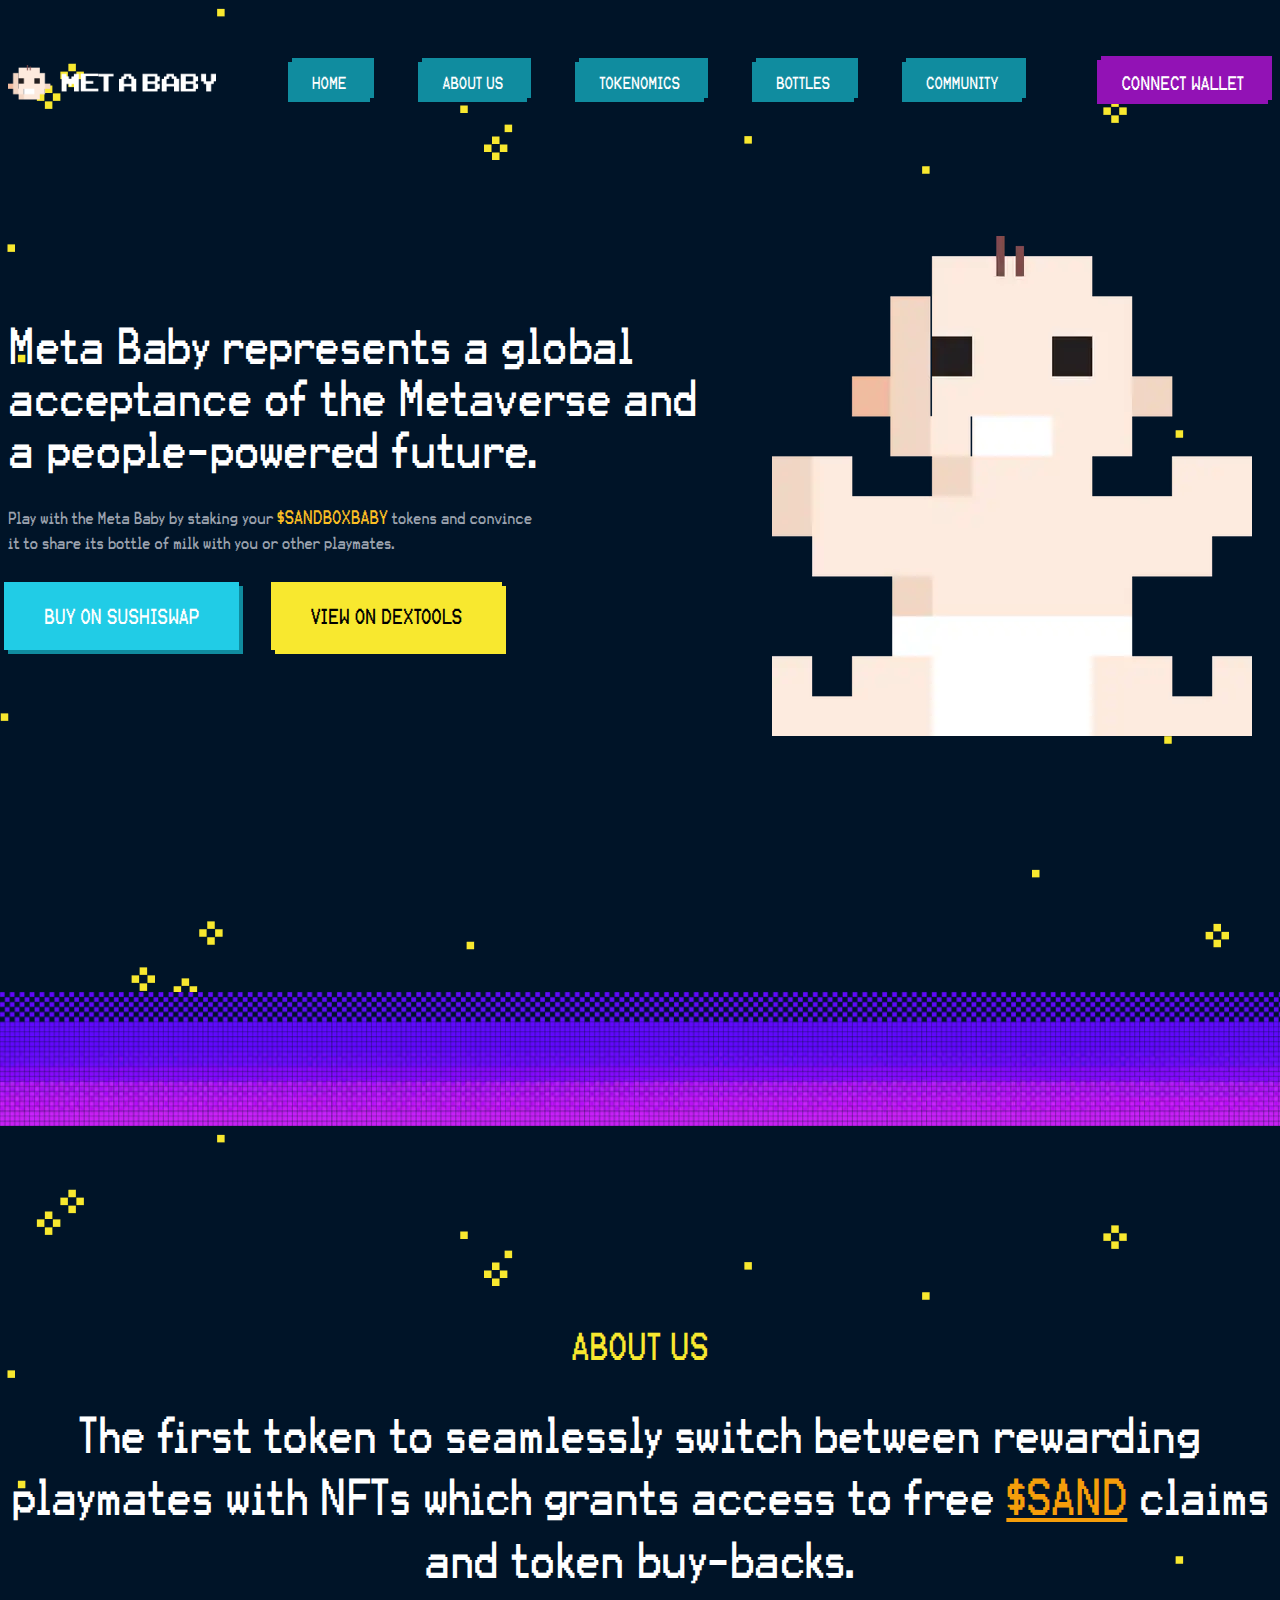
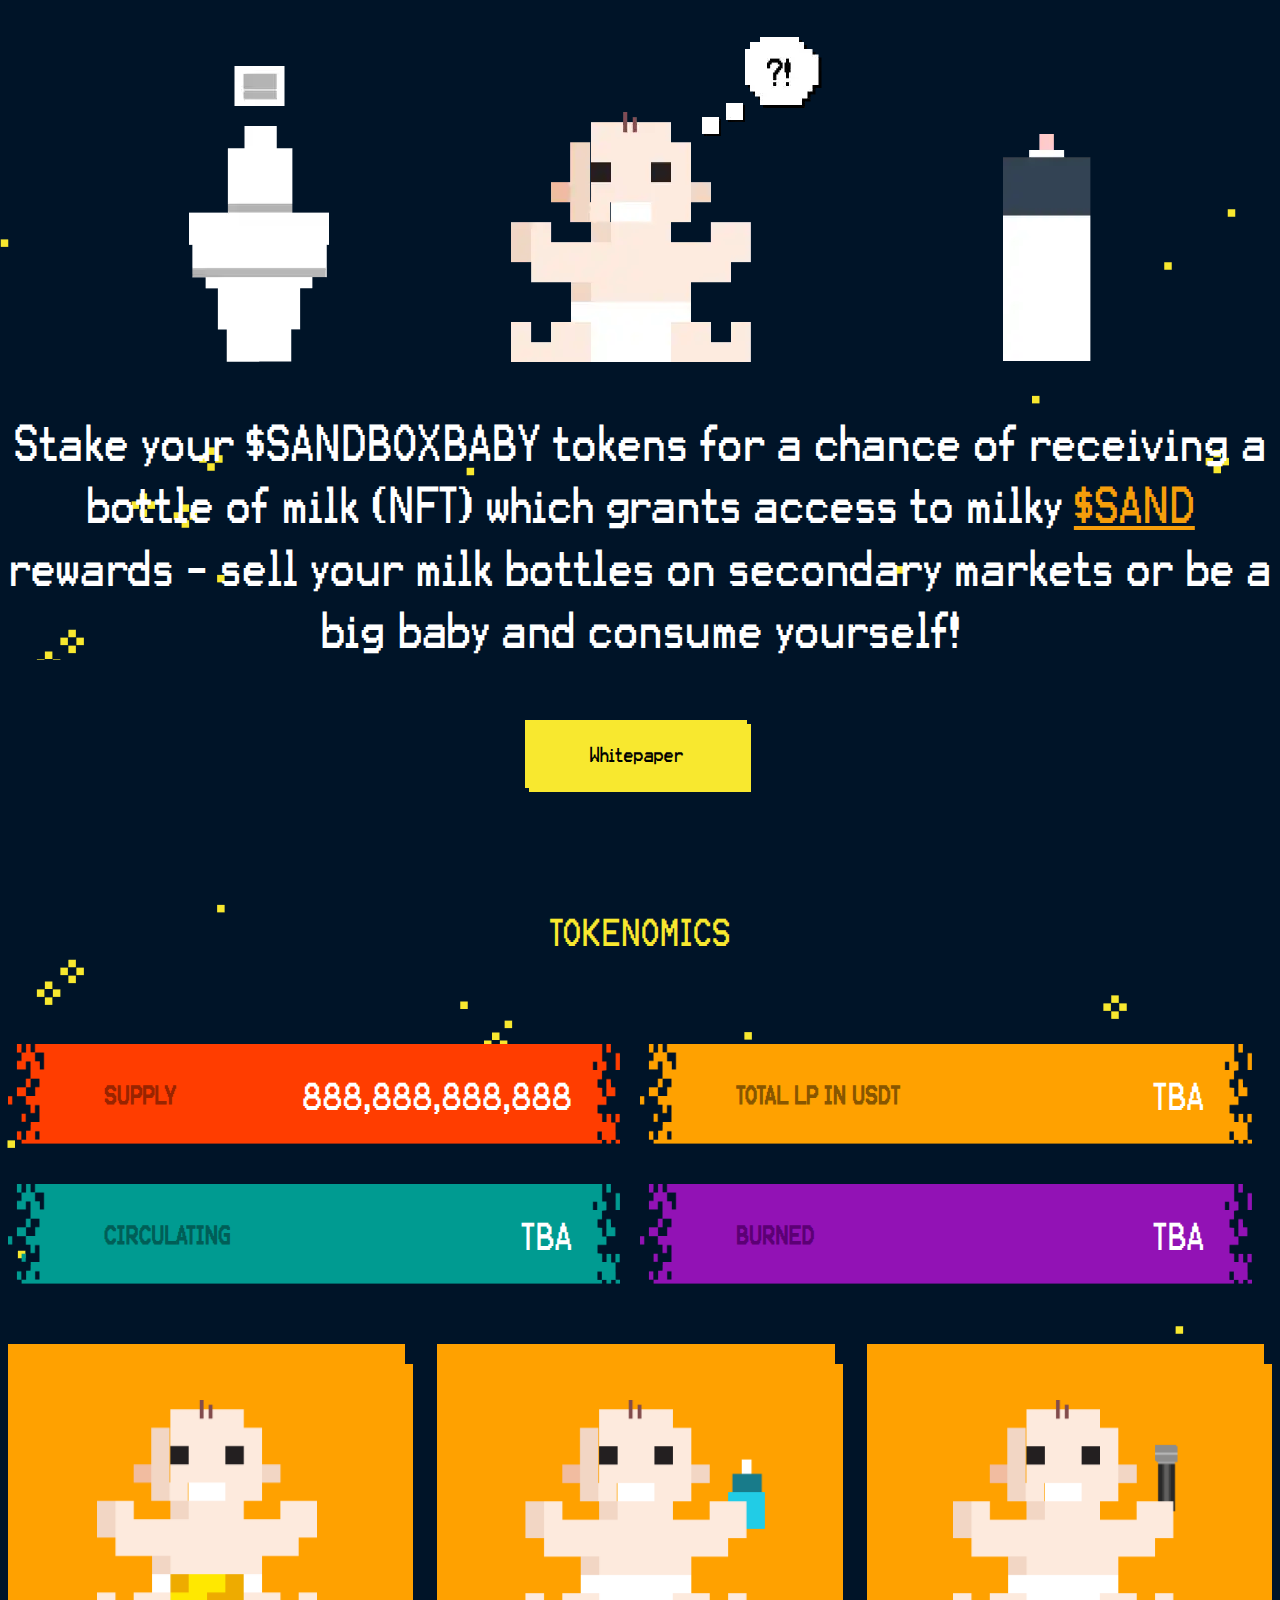
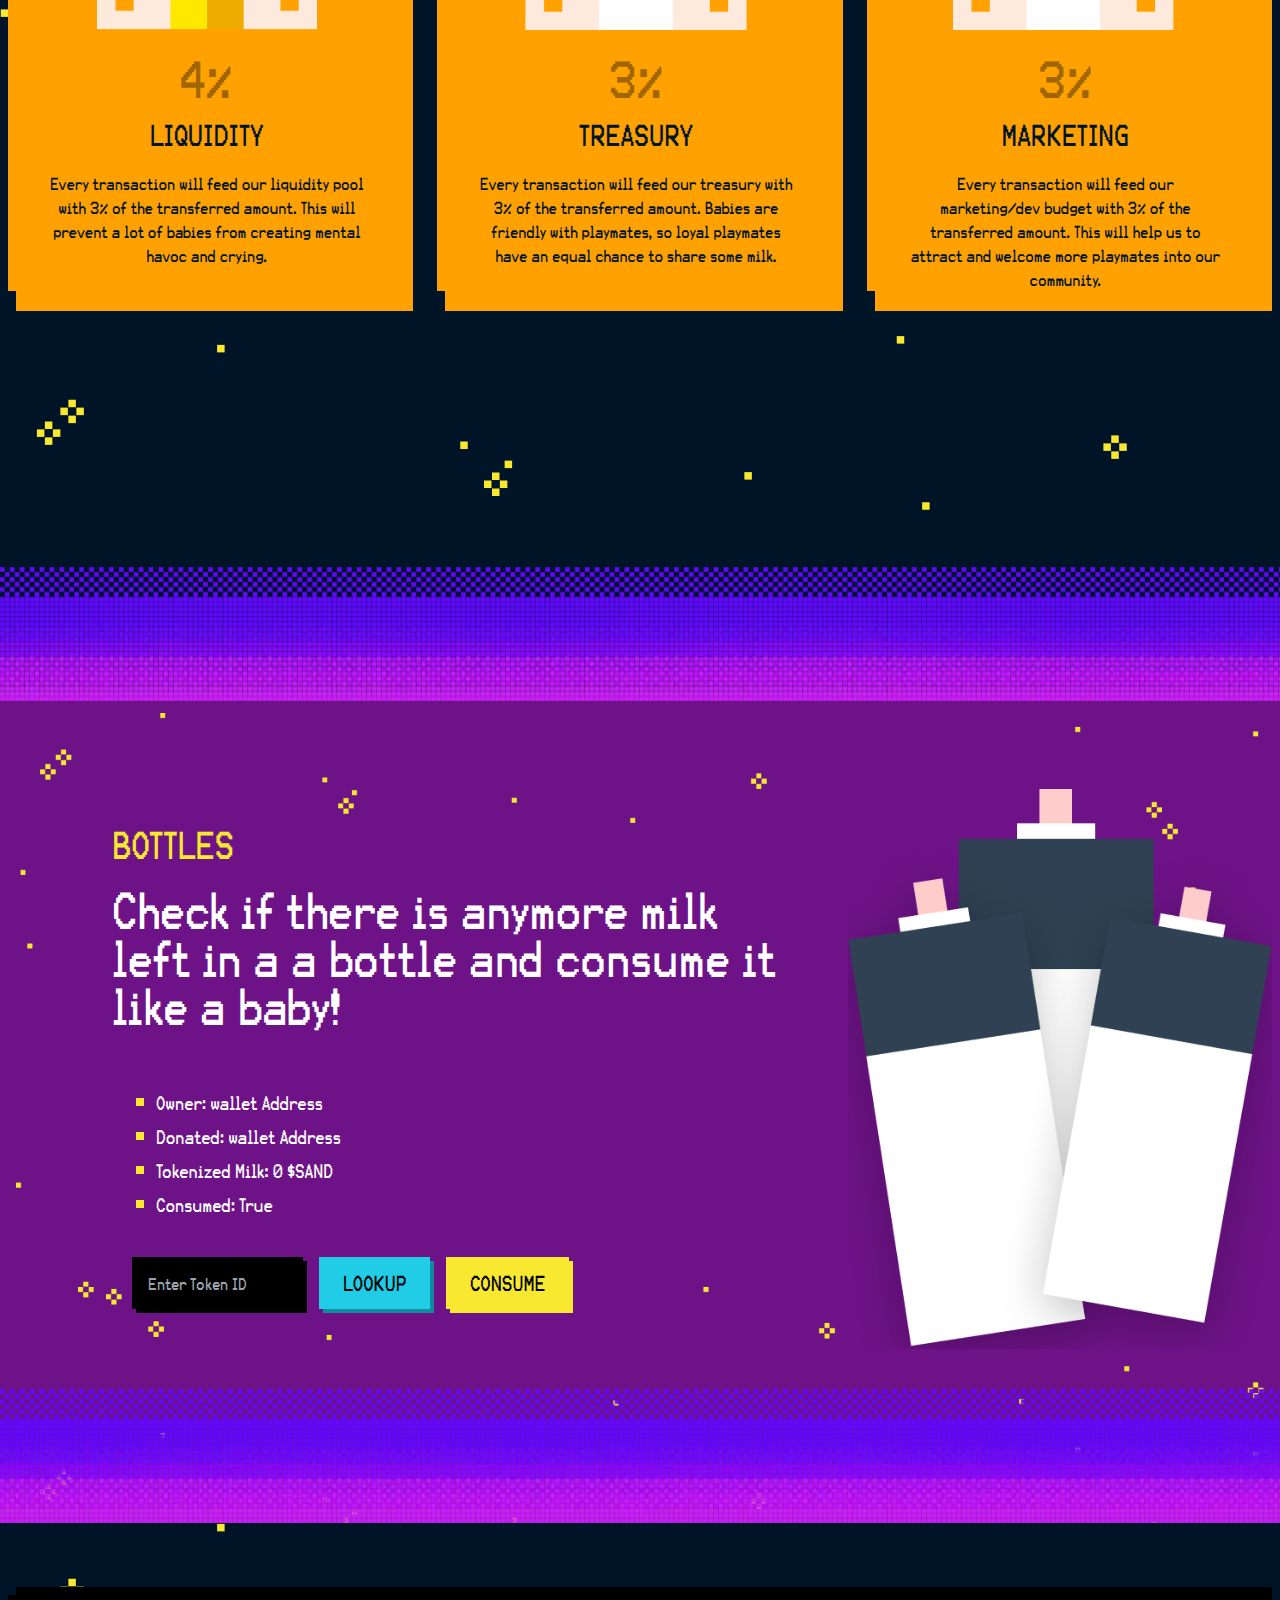
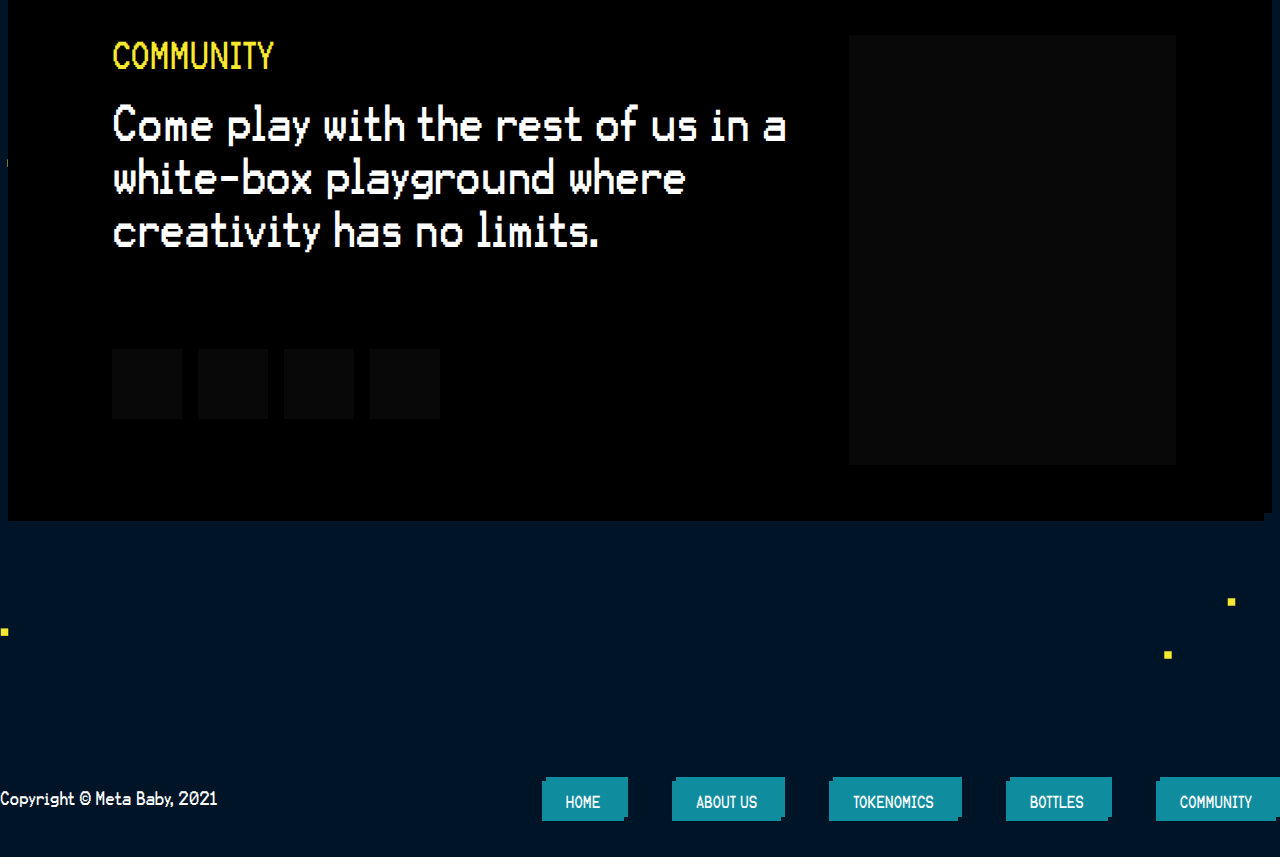
==== index.html @ 73546f17 "feat: sandbox content update" ====
<!DOCTYPE html><html><head><meta charSet="utf-8"/><meta http-equiv="x-ua-compatible" content="ie=edge"/><meta name="viewport" content="width=device-width, initial-scale=1, shrink-to-fit=no"/><style data-href="/styles.3da8285cd47eb02002bc.css" data-identity="gatsby-global-css">@import url(https://fonts.googleapis.com/css2?family=Play:wght@400;700&display=swap);
/*! tailwindcss v2.2.8 | MIT License | https://tailwindcss.com */

/*! modern-normalize v1.1.0 | MIT License | https://github.com/sindresorhus/modern-normalize */html{-webkit-text-size-adjust:100%;line-height:1.15;-moz-tab-size:4;-o-tab-size:4;tab-size:4}body{font-family:system-ui,-apple-system,Segoe UI,Roboto,Helvetica,Arial,sans-serif,Apple Color Emoji,Segoe UI Emoji;margin:0}hr{color:inherit;height:0}abbr[title]{-webkit-text-decoration:underline dotted;text-decoration:underline dotted}b,strong{font-weight:bolder}code,kbd,pre,samp{font-family:ui-monospace,SFMono-Regular,Consolas,Liberation Mono,Menlo,monospace;font-size:1em}small{font-size:80%}sub,sup{font-size:75%;line-height:0;position:relative;vertical-align:baseline}sub{bottom:-.25em}sup{top:-.5em}table{border-color:inherit;text-indent:0}button,input,optgroup,select,textarea{font-family:inherit;font-size:100%;line-height:1.15;margin:0}button,select{text-transform:none}[type=button],button{-webkit-appearance:button}legend{padding:0}progress{vertical-align:baseline}summary{display:list-item}blockquote,dd,dl,figure,h1,h2,h3,h4,h5,h6,hr,p,pre{margin:0}button{background-color:transparent;background-image:none}fieldset,ol,ul{margin:0;padding:0}ol,ul{list-style:none}html{font-family:ui-sans-serif,system-ui,-apple-system,BlinkMacSystemFont,Segoe UI,Roboto,Helvetica Neue,Arial,Noto Sans,sans-serif,Apple Color Emoji,Segoe UI Emoji,Segoe UI Symbol,Noto Color Emoji;line-height:1.5}body{font-family:inherit;line-height:inherit}*,:after,:before{border:0 solid;box-sizing:border-box}hr{border-top-width:1px}img{border-style:solid}textarea{resize:vertical}input::-moz-placeholder,textarea::-moz-placeholder{color:#9ca3af;opacity:1}input:-ms-input-placeholder,textarea:-ms-input-placeholder{color:#9ca3af;opacity:1}input::placeholder,textarea::placeholder{color:#9ca3af;opacity:1}[role=button],button{cursor:pointer}table{border-collapse:collapse}h1,h2,h3,h4,h5,h6{font-size:inherit;font-weight:inherit}a{color:inherit;text-decoration:inherit}button,input,optgroup,select,textarea{color:inherit;line-height:inherit;padding:0}code,kbd,pre,samp{font-family:ui-monospace,SFMono-Regular,Menlo,Monaco,Consolas,Liberation Mono,Courier New,monospace}audio,canvas,embed,iframe,img,object,svg,video{display:block;vertical-align:middle}img,video{height:auto;max-width:100%}[hidden]{display:none}*,:after,:before{--tw-border-opacity:1;border-color:rgba(229,231,235,var(--tw-border-opacity))}.container{margin-left:auto;margin-right:auto;width:100%}@media (min-width:640px){.container{max-width:640px}}@media (min-width:768px){.container{max-width:768px}}@media (min-width:1024px){.container{max-width:1024px}}@media (min-width:1280px){.container{max-width:1280px}}@media (min-width:1536px){.container{max-width:1536px}}.absolute{position:absolute}.relative{position:relative}.top-1{top:.25rem}.right-1{right:.25rem}.right-2{right:.5rem}.bottom-1{bottom:.25rem}.bottom-2{bottom:.5rem}.bottom-5{bottom:1.25rem}.left-2{left:.5rem}.z-10{z-index:10}.mx-5{margin-left:1.25rem;margin-right:1.25rem}.mx-auto{margin-left:auto;margin-right:auto}.my-12{margin-bottom:3rem;margin-top:3rem}.mt-1{margin-top:.25rem}.mt-2{margin-top:.5rem}.mt-4{margin-top:1rem}.mt-5{margin-top:1.25rem}.mt-6{margin-top:1.5rem}.mt-7{margin-top:1.75rem}.mt-8{margin-top:2rem}.mt-10{margin-top:2.5rem}.mt-16{margin-top:4rem}.mt-20{margin-top:5rem}.mt-24{margin-top:6rem}.-mt-2{margin-top:-.5rem}.mr-0{margin-right:0}.mr-5{margin-right:1.25rem}.mb-0{margin-bottom:0}.mb-3{margin-bottom:.75rem}.mb-8{margin-bottom:2rem}.mb-12{margin-bottom:3rem}.block{display:block}.inline-block{display:inline-block}.flex{display:flex}.inline-flex{display:inline-flex}.table{display:table}.hidden{display:none}.h-2{height:.5rem}.h-14{height:3.5rem}.h-auto{height:auto}.h-full{height:100%}.min-h-screen{min-height:100vh}.w-2{width:.5rem}.w-full{width:100%}.max-w-max{max-width:-webkit-max-content;max-width:-moz-max-content;max-width:max-content}@-webkit-keyframes spin{to{transform:rotate(1turn)}}@keyframes spin{to{transform:rotate(1turn)}}@-webkit-keyframes ping{75%,to{opacity:0;transform:scale(2)}}@keyframes ping{75%,to{opacity:0;transform:scale(2)}}@-webkit-keyframes pulse{50%{opacity:.5}}@keyframes pulse{50%{opacity:.5}}@-webkit-keyframes bounce{0%,to{-webkit-animation-timing-function:cubic-bezier(.8,0,1,1);animation-timing-function:cubic-bezier(.8,0,1,1);transform:translateY(-25%)}50%{-webkit-animation-timing-function:cubic-bezier(0,0,.2,1);animation-timing-function:cubic-bezier(0,0,.2,1);transform:none}}@keyframes bounce{0%,to{-webkit-animation-timing-function:cubic-bezier(.8,0,1,1);animation-timing-function:cubic-bezier(.8,0,1,1);transform:translateY(-25%)}50%{-webkit-animation-timing-function:cubic-bezier(0,0,.2,1);animation-timing-function:cubic-bezier(0,0,.2,1);transform:none}}.flex-col{flex-direction:column}.flex-col-reverse{flex-direction:column-reverse}.content-center{align-content:center}.items-center{align-items:center}.items-baseline{align-items:baseline}.justify-center{justify-content:center}.justify-between{justify-content:space-between}.justify-evenly{justify-content:space-evenly}.space-x-0>:not([hidden])~:not([hidden]){--tw-space-x-reverse:0;margin-left:calc(0px*(1 - var(--tw-space-x-reverse)));margin-right:calc(0px*var(--tw-space-x-reverse))}.space-x-3>:not([hidden])~:not([hidden]){--tw-space-x-reverse:0;margin-left:calc(.75rem*(1 - var(--tw-space-x-reverse)));margin-right:calc(.75rem*var(--tw-space-x-reverse))}.space-x-4>:not([hidden])~:not([hidden]){--tw-space-x-reverse:0;margin-left:calc(1rem*(1 - var(--tw-space-x-reverse)));margin-right:calc(1rem*var(--tw-space-x-reverse))}.space-x-12>:not([hidden])~:not([hidden]){--tw-space-x-reverse:0;margin-left:calc(3rem*(1 - var(--tw-space-x-reverse)));margin-right:calc(3rem*var(--tw-space-x-reverse))}.space-y-3>:not([hidden])~:not([hidden]){--tw-space-y-reverse:0;margin-bottom:calc(.75rem*var(--tw-space-y-reverse));margin-top:calc(.75rem*(1 - var(--tw-space-y-reverse)))}.space-y-4>:not([hidden])~:not([hidden]){--tw-space-y-reverse:0;margin-bottom:calc(1rem*var(--tw-space-y-reverse));margin-top:calc(1rem*(1 - var(--tw-space-y-reverse)))}.space-y-10>:not([hidden])~:not([hidden]){--tw-space-y-reverse:0;margin-bottom:calc(2.5rem*var(--tw-space-y-reverse));margin-top:calc(2.5rem*(1 - var(--tw-space-y-reverse)))}.space-y-reverse>:not([hidden])~:not([hidden]){--tw-space-y-reverse:1}.rounded-md{border-radius:.375rem}.border{border-width:1px}.border-transparent{border-color:transparent}.bg-black{--tw-bg-opacity:1;background-color:rgba(0,0,0,var(--tw-bg-opacity))}.bg-white{--tw-bg-opacity:1;background-color:rgba(255,255,255,var(--tw-bg-opacity))}.bg-indigo-100{--tw-bg-opacity:1;background-color:rgba(224,231,255,var(--tw-bg-opacity))}.bg-indigo-600{--tw-bg-opacity:1;background-color:rgba(79,70,229,var(--tw-bg-opacity))}.bg-pink{--tw-bg-opacity:1;background-color:rgba(146,18,181,var(--tw-bg-opacity))}.bg-turkois{--tw-bg-opacity:1;background-color:rgba(16,140,159,var(--tw-bg-opacity))}.bg-turkoisLight{--tw-bg-opacity:1;background-color:rgba(33,204,230,var(--tw-bg-opacity))}.bg-yellowButton{--tw-bg-opacity:1;background-color:rgba(248,232,47,var(--tw-bg-opacity))}.bg-sand{--tw-bg-opacity:1;background-color:rgba(255,161,0,var(--tw-bg-opacity))}.hover\:bg-yellow-300:hover{--tw-bg-opacity:1;background-color:rgba(252,211,77,var(--tw-bg-opacity))}.hover\:bg-indigo-200:hover{--tw-bg-opacity:1;background-color:rgba(199,210,254,var(--tw-bg-opacity))}.hover\:bg-indigo-700:hover{--tw-bg-opacity:1;background-color:rgba(67,56,202,var(--tw-bg-opacity))}.hover\:bg-turkois:hover{--tw-bg-opacity:1;background-color:rgba(16,140,159,var(--tw-bg-opacity))}.hover\:bg-turkoisLight:hover{--tw-bg-opacity:1;background-color:rgba(33,204,230,var(--tw-bg-opacity))}.p-2{padding:.5rem}.px-2{padding-left:.5rem;padding-right:.5rem}.px-4{padding-left:1rem;padding-right:1rem}.px-6{padding-left:1.5rem;padding-right:1.5rem}.px-16{padding-left:4rem;padding-right:4rem}.py-2{padding-bottom:.5rem;padding-top:.5rem}.py-3{padding-bottom:.75rem;padding-top:.75rem}.py-4{padding-bottom:1rem;padding-top:1rem}.py-5{padding-bottom:1.25rem;padding-top:1.25rem}.py-16{padding-bottom:4rem;padding-top:4rem}.pt-2{padding-top:.5rem}.pt-8{padding-top:2rem}.pt-12{padding-top:3rem}.pt-20{padding-top:5rem}.pr-4{padding-right:1rem}.pr-12{padding-right:3rem}.pb-10{padding-bottom:2.5rem}.pb-20{padding-bottom:5rem}.pb-32{padding-bottom:8rem}.pl-0{padding-left:0}.pl-2{padding-left:.5rem}.pl-4{padding-left:1rem}.pl-12{padding-left:3rem}.text-center{text-align:center}.text-sm{font-size:.875rem;line-height:1.25rem}.text-base{font-size:1rem;line-height:1.5rem}.text-lg{font-size:1.125rem}.text-lg,.text-xl{line-height:1.75rem}.text-xl{font-size:1.25rem}.text-2xl{font-size:1.5rem;line-height:2rem}.text-4xl{font-size:2.25rem;line-height:2.5rem}.font-medium{font-weight:500}.font-bold{font-weight:700}.font-extrabold{font-weight:800}.uppercase{text-transform:uppercase}.tracking-tight{letter-spacing:-.025em}.text-black{--tw-text-opacity:1;color:rgba(0,0,0,var(--tw-text-opacity))}.text-white{--tw-text-opacity:1;color:rgba(255,255,255,var(--tw-text-opacity))}.text-gray-400{--tw-text-opacity:1;color:rgba(156,163,175,var(--tw-text-opacity))}.text-gray-500{--tw-text-opacity:1;color:rgba(107,114,128,var(--tw-text-opacity))}.text-yellow-400{--tw-text-opacity:1;color:rgba(251,191,36,var(--tw-text-opacity))}.text-yellow-500{--tw-text-opacity:1;color:rgba(245,158,11,var(--tw-text-opacity))}.text-indigo-600{--tw-text-opacity:1;color:rgba(79,70,229,var(--tw-text-opacity))}.text-indigo-700{--tw-text-opacity:1;color:rgba(67,56,202,var(--tw-text-opacity))}.underline{text-decoration:underline}*,:after,:before{--tw-shadow:0 0 #0000}.shadow-sm{--tw-shadow:0 1px 2px 0 rgba(0,0,0,0.05);box-shadow:var(--tw-ring-offset-shadow,0 0 #0000),var(--tw-ring-shadow,0 0 #0000),var(--tw-shadow)}.focus\:outline-none:focus{outline:2px solid transparent;outline-offset:2px}*,:after,:before{--tw-ring-inset:var(--tw-empty,/*!*/ /*!*/);--tw-ring-offset-width:0px;--tw-ring-offset-color:#fff;--tw-ring-color:rgba(59,130,246,0.5);--tw-ring-offset-shadow:0 0 #0000;--tw-ring-shadow:0 0 #0000}.focus\:ring-2:focus{--tw-ring-offset-shadow:var(--tw-ring-inset) 0 0 0 var(--tw-ring-offset-width) var(--tw-ring-offset-color);--tw-ring-shadow:var(--tw-ring-inset) 0 0 0 calc(2px + var(--tw-ring-offset-width)) var(--tw-ring-color);box-shadow:var(--tw-ring-offset-shadow),var(--tw-ring-shadow),var(--tw-shadow,0 0 #0000)}.focus\:ring-indigo-500:focus{--tw-ring-opacity:1;--tw-ring-color:rgba(99,102,241,var(--tw-ring-opacity))}.focus\:ring-offset-2:focus{--tw-ring-offset-width:2px}@font-face{font-display:swap;font-family:Karma;font-style:normal;src:url(/static/KarmaSuture-8ec2e8c0d4f1523a45a815e51968b1b0.ttf)}html{--tw-bg-opacity:1;--tw-text-opacity:1;text-rendering:geometricPrecision;background-color:rgba(0,20,40,var(--tw-bg-opacity));color:rgba(255,255,255,var(--tw-text-opacity));margin:0}h1,html{font-family:Karma}h1{font-size:48px;line-height:52px;margin-bottom:1rem}h2{color:#f8e82f;font-size:36px;line-height:36px;text-transform:uppercase}h2,h3{font-family:Karma}h3{color:#001428;font-size:28px;font-style:normal;font-weight:400;line-height:1.2}span{font-size:1.125rem;line-height:1.75rem}p{font-size:1.5rem;line-height:2rem}svg{shape-rendering:optimizeSpeed}@media screen and (max-width:800px){h1{font-size:32px;line-height:38px}p{font-size:1.125rem;line-height:1.75rem}h6{font-size:32px;line-height:43px}}@media (min-width:640px){.sm\:ml-6{margin-left:1.5rem}.sm\:flex{display:flex}.sm\:border-l{border-left-width:1px}.sm\:border-transparent{border-color:transparent}.sm\:border-gray-200{--tw-border-opacity:1;border-color:rgba(229,231,235,var(--tw-border-opacity))}.sm\:px-6{padding-left:1.5rem;padding-right:1.5rem}.sm\:py-24{padding-bottom:6rem;padding-top:6rem}.sm\:pl-6{padding-left:1.5rem}.sm\:text-5xl{font-size:3rem;line-height:1}}@media (min-width:768px){.md\:grid{display:grid}.md\:place-items-center{place-items:center}}@media (min-width:1024px){.lg\:container{margin-left:auto;margin-right:auto;width:100%}@media (min-width:640px){.lg\:container{max-width:640px}}@media (min-width:768px){.lg\:container{max-width:768px}}@media (min-width:1024px){.lg\:container{max-width:1024px}}@media (min-width:1280px){.lg\:container{max-width:1280px}}@media (min-width:1536px){.lg\:container{max-width:1536px}}.lg\:mt-0{margin-top:0}.lg\:mt-10{margin-top:2.5rem}.lg\:mt-14{margin-top:3.5rem}.lg\:mt-16{margin-top:4rem}.lg\:mt-24{margin-top:6rem}.lg\:mt-32{margin-top:8rem}.lg\:mr-0{margin-right:0}.lg\:mr-5{margin-right:1.25rem}.lg\:mb-6{margin-bottom:1.5rem}.lg\:mb-16{margin-bottom:4rem}.lg\:mb-28{margin-bottom:7rem}.lg\:block{display:block}.lg\:flex{display:flex}.lg\:h-full{height:100%}.lg\:flex-row{flex-direction:row}.lg\:justify-between{justify-content:space-between}.lg\:space-x-4>:not([hidden])~:not([hidden]){--tw-space-x-reverse:0;margin-left:calc(1rem*(1 - var(--tw-space-x-reverse)));margin-right:calc(1rem*var(--tw-space-x-reverse))}.lg\:space-x-8>:not([hidden])~:not([hidden]){--tw-space-x-reverse:0;margin-left:calc(2rem*(1 - var(--tw-space-x-reverse)));margin-right:calc(2rem*var(--tw-space-x-reverse))}.lg\:-space-x-0>:not([hidden])~:not([hidden]){--tw-space-x-reverse:0;margin-left:calc(0px*(1 - var(--tw-space-x-reverse)));margin-right:calc(0px*var(--tw-space-x-reverse))}.lg\:space-y-0>:not([hidden])~:not([hidden]){--tw-space-y-reverse:0;margin-bottom:calc(0px*var(--tw-space-y-reverse));margin-top:calc(0px*(1 - var(--tw-space-y-reverse)))}.lg\:space-y-4>:not([hidden])~:not([hidden]){--tw-space-y-reverse:0;margin-bottom:calc(1rem*var(--tw-space-y-reverse));margin-top:calc(1rem*(1 - var(--tw-space-y-reverse)))}.lg\:px-0{padding-left:0;padding-right:0}.lg\:px-8{padding-left:2rem;padding-right:2rem}.lg\:px-10{padding-left:2.5rem;padding-right:2.5rem}.lg\:px-24{padding-left:6rem;padding-right:6rem}.lg\:py-5{padding-bottom:1.25rem;padding-top:1.25rem}.lg\:py-12{padding-bottom:3rem;padding-top:3rem}.lg\:pt-10{padding-top:2.5rem}.lg\:pt-12{padding-top:3rem}.lg\:pt-16{padding-top:4rem}.lg\:pt-24{padding-top:6rem}.lg\:pt-48{padding-top:12rem}.lg\:pb-64{padding-bottom:16rem}.lg\:pl-6{padding-left:1.5rem}.lg\:pl-24{padding-left:6rem}.lg\:pl-28{padding-left:7rem}.lg\:text-left{text-align:left}.lg\:text-5xl{font-size:3rem;line-height:1}}@media (min-width:1536px){.\32xl\:mr-20{margin-right:5rem}}</style><meta name="generator" content="Gatsby 3.12.0"/><style>.gatsby-image-wrapper{position:relative;overflow:hidden}.gatsby-image-wrapper img{bottom:0;height:100%;left:0;margin:0;max-width:none;padding:0;position:absolute;right:0;top:0;width:100%;object-fit:cover}.gatsby-image-wrapper [data-main-image]{opacity:0;transform:translateZ(0);transition:opacity .25s linear;will-change:opacity}.gatsby-image-wrapper-constrained{display:inline-block;vertical-align:top}</style><noscript><style>.gatsby-image-wrapper noscript [data-main-image]{opacity:1!important}.gatsby-image-wrapper [data-placeholder-image]{opacity:0!important}</style></noscript><script type="module">const e="undefined"!=typeof HTMLImageElement&&"loading"in HTMLImageElement.prototype;e&&document.body.addEventListener("load",(function(e){if(void 0===e.target.dataset.mainImage)return;if(void 0===e.target.dataset.gatsbyImageSsr)return;const t=e.target;let a=null,n=t;for(;null===a&&n;)void 0!==n.parentNode.dataset.gatsbyImageWrapper&&(a=n.parentNode),n=n.parentNode;const o=a.querySelector("[data-placeholder-image]"),r=new Image;r.src=t.currentSrc,r.decode().catch((()=>{})).then((()=>{t.style.opacity=1,o&&(o.style.opacity=0,o.style.transition="opacity 500ms linear")}))}),!0);</script><link rel="icon" href="/favicon-32x32.png?v=4d6fd19323582f3df3d586d87f935be0" type="image/png"/><link rel="icon" href="/favicon.svg?v=4d6fd19323582f3df3d586d87f935be0" type="image/svg+xml"/><link rel="manifest" href="/manifest.webmanifest" crossorigin="anonymous"/><meta name="theme-color" content="#C88116"/><link rel="apple-touch-icon" sizes="48x48" href="/icons/icon-48x48.png?v=4d6fd19323582f3df3d586d87f935be0"/><link rel="apple-touch-icon" sizes="72x72" href="/icons/icon-72x72.png?v=4d6fd19323582f3df3d586d87f935be0"/><link rel="apple-touch-icon" sizes="96x96" href="/icons/icon-96x96.png?v=4d6fd19323582f3df3d586d87f935be0"/><link rel="apple-touch-icon" sizes="144x144" href="/icons/icon-144x144.png?v=4d6fd19323582f3df3d586d87f935be0"/><link rel="apple-touch-icon" sizes="192x192" href="/icons/icon-192x192.png?v=4d6fd19323582f3df3d586d87f935be0"/><link rel="apple-touch-icon" sizes="256x256" href="/icons/icon-256x256.png?v=4d6fd19323582f3df3d586d87f935be0"/><link rel="apple-touch-icon" sizes="384x384" href="/icons/icon-384x384.png?v=4d6fd19323582f3df3d586d87f935be0"/><link rel="apple-touch-icon" sizes="512x512" href="/icons/icon-512x512.png?v=4d6fd19323582f3df3d586d87f935be0"/><title data-react-helmet="true">Meta Baby</title><meta data-react-helmet="true" charSet="utf-8"/><link as="script" rel="preload" href="/webpack-runtime-557f2fcb0a6ccb5a4d96.js"/><link as="script" rel="preload" href="/framework-c4de3ee660d72769ed16.js"/><link as="script" rel="preload" href="/app-f78ef982f2c10d99173f.js"/><link as="script" rel="preload" href="/component---src-pages-index-tsx-1654b6856cc54a6261aa.js"/><link as="fetch" rel="preload" href="/page-data/index/page-data.json" crossorigin="anonymous"/><link as="fetch" rel="preload" href="/page-data/app-data.json" crossorigin="anonymous"/></head><body><div id="___gatsby"><div style="outline:none" tabindex="-1" id="gatsby-focus-wrapper"><div style="overflow-x:hidden"><div style="background:url(&quot;images/first-bg.png&quot;);background-size:container"><div class="lg:container px-2 lg:px-0 pt-2 lg:pt-10 mt-2"><div class="flex flex-col lg:flex-row p-2 space-y-4 lg:space-y-0 content-center justify-between items-center"><img src="images/logo.png" alt="Logo" height="35" style="object-fit:contain;height:35px;margin-top:9px"/><div class="hidden lg:flex  items-center space-x-12"><a class="bg-turkois " href="#home"><div class="bg-turkois hover:bg-turkoisLight relative top-1 right-1 px-6 py-2">HOME</div></a><a class="bg-turkois " href="#about-us"><div class="bg-turkois hover:bg-turkoisLight relative top-1 right-1 px-6 py-2">ABOUT US</div></a><a class="bg-turkois " href="#tokenomics"><div class="bg-turkois hover:bg-turkoisLight relative top-1 right-1 px-6 py-2">TOKENOMICS</div></a><a class="bg-turkois " href="#bottles"><div class="bg-turkois hover:bg-turkoisLight relative top-1 right-1 px-6 py-2">BOTTLES</div></a><a class="bg-turkois " href="#community"><div class="bg-turkois hover:bg-turkoisLight relative top-1 right-1 px-6 py-2">COMMUNITY</div></a></div><div class="bg-pink" role="button"><span class=" block bg-pink py-2 px-6 relative top-1 right-1 ">CONNECT WALLET</span></div></div><div class="flex flex-col-reverse lg:flex-row mt-16 lg:mt-32 pb-20 lg:pb-64 space-y-reverse space-y-10 lg:space-y-0  justify-between text-center lg:text-left px-2"><div class="flex flex-col justify-center" style="max-width:720px"><h1 class="mb-0">Meta Baby represents a global acceptance of the Metaverse and a people-powered future.</h1><p class="text-gray-400 text-base mt-7 mb-8" style="max-width:538px">Play with the Meta Baby by staking your<!-- --> <span class=" text-yellow-400">$SANDBOXBABY</span> tokens and convince it to share its bottle of milk with you or other playmates.</p><div class="flex  space-x-4 lg:space-x-8"><a href="/"><div class=" bg-turkois" role="button"><span class=" bg-turkoisLight hover:bg-turkois px-4 lg:px-10 py-2 lg:py-5 text-xl relative bottom-1 right-1 block">BUY ON SUSHISWAP</span></div></a><a href="/"><div class=" bg-yellowButton" role="button"><span class=" bg-yellowButton hover:bg-yellow-300 px-4 lg:px-10 py-2 lg:py-5 text-xl relative bottom-1 right-1 block text-black">VIEW ON DEXTOOLS</span></div></a></div></div><div data-gatsby-image-wrapper="" class="gatsby-image-wrapper gatsby-image-wrapper-constrained mr-0 lg:mr-5  2xl:mr-20"><div style="max-width:480px;display:block"><img alt="" role="presentation" aria-hidden="true" src="data:image/svg+xml;charset=utf-8,%3Csvg height=&#x27;500&#x27; width=&#x27;480&#x27; xmlns=&#x27;http://www.w3.org/2000/svg&#x27; version=&#x27;1.1&#x27;%3E%3C/svg%3E" style="max-width:100%;display:block;position:static"/></div><div aria-hidden="true" data-placeholder-image="" style="opacity:1;transition:opacity 500ms linear;background-color:#f8e8d8;position:absolute;top:0;left:0;bottom:0;right:0"></div><picture><source type="image/webp" data-srcset="/static/f0a3ed1b9b767c931d24606a7f81097e/807fc/baby.webp 120w,/static/f0a3ed1b9b767c931d24606a7f81097e/4f7ef/baby.webp 240w,/static/f0a3ed1b9b767c931d24606a7f81097e/9fc32/baby.webp 480w,/static/f0a3ed1b9b767c931d24606a7f81097e/3bd25/baby.webp 960w" sizes="(min-width: 480px) 480px, 100vw"/><img data-gatsby-image-ssr="" data-main-image="" style="opacity:0" sizes="(min-width: 480px) 480px, 100vw" decoding="async" loading="lazy" data-src="/static/f0a3ed1b9b767c931d24606a7f81097e/a4f92/baby.png" data-srcset="/static/f0a3ed1b9b767c931d24606a7f81097e/760a0/baby.png 120w,/static/f0a3ed1b9b767c931d24606a7f81097e/67bd8/baby.png 240w,/static/f0a3ed1b9b767c931d24606a7f81097e/a4f92/baby.png 480w,/static/f0a3ed1b9b767c931d24606a7f81097e/5098c/baby.png 960w" alt="baby"/></picture><noscript><picture><source type="image/webp" srcSet="/static/f0a3ed1b9b767c931d24606a7f81097e/807fc/baby.webp 120w,/static/f0a3ed1b9b767c931d24606a7f81097e/4f7ef/baby.webp 240w,/static/f0a3ed1b9b767c931d24606a7f81097e/9fc32/baby.webp 480w,/static/f0a3ed1b9b767c931d24606a7f81097e/3bd25/baby.webp 960w" sizes="(min-width: 480px) 480px, 100vw"/><img data-gatsby-image-ssr="" data-main-image="" style="opacity:0" sizes="(min-width: 480px) 480px, 100vw" decoding="async" loading="lazy" src="/static/f0a3ed1b9b767c931d24606a7f81097e/a4f92/baby.png" srcSet="/static/f0a3ed1b9b767c931d24606a7f81097e/760a0/baby.png 120w,/static/f0a3ed1b9b767c931d24606a7f81097e/67bd8/baby.png 240w,/static/f0a3ed1b9b767c931d24606a7f81097e/a4f92/baby.png 480w,/static/f0a3ed1b9b767c931d24606a7f81097e/5098c/baby.png 960w" alt="baby"/></picture></noscript><script type="module">const t="undefined"!=typeof HTMLImageElement&&"loading"in HTMLImageElement.prototype;if(t){const t=document.querySelectorAll("img[data-main-image]");for(let e of t){e.dataset.src&&(e.setAttribute("src",e.dataset.src),e.removeAttribute("data-src")),e.dataset.srcset&&(e.setAttribute("srcset",e.dataset.srcset),e.removeAttribute("data-srcset"));const t=e.parentNode.querySelectorAll("source[data-srcset]");for(let e of t)e.setAttribute("srcset",e.dataset.srcset),e.removeAttribute("data-srcset");e.complete&&(e.style.opacity=1)}}</script></div></div></div></div><div data-gatsby-image-wrapper="" style="width:110vw;left:-10px;position:relative" class="gatsby-image-wrapper gatsby-image-wrapper-constrained"><div style="max-width:2881px;display:block"><img alt="" role="presentation" aria-hidden="true" src="data:image/svg+xml;charset=utf-8,%3Csvg height=&#x27;274&#x27; width=&#x27;2881&#x27; xmlns=&#x27;http://www.w3.org/2000/svg&#x27; version=&#x27;1.1&#x27;%3E%3C/svg%3E" style="max-width:100%;display:block;position:static"/></div><div aria-hidden="true" data-placeholder-image="" style="opacity:1;transition:opacity 500ms linear;background-color:#6808f8;position:absolute;top:0;left:0;bottom:0;right:0"></div><picture><source type="image/webp" data-srcset="/static/f4735c56b85fe906e888a8cc7c90e3f9/5e12a/divider.webp 720w,/static/f4735c56b85fe906e888a8cc7c90e3f9/4ed07/divider.webp 1441w,/static/f4735c56b85fe906e888a8cc7c90e3f9/f8712/divider.webp 2881w" sizes="(min-width: 2881px) 2881px, 100vw"/><img data-gatsby-image-ssr="" data-main-image="" style="opacity:0" sizes="(min-width: 2881px) 2881px, 100vw" decoding="async" loading="lazy" data-src="/static/f4735c56b85fe906e888a8cc7c90e3f9/e091f/divider.png" data-srcset="/static/f4735c56b85fe906e888a8cc7c90e3f9/3c886/divider.png 720w,/static/f4735c56b85fe906e888a8cc7c90e3f9/6dae7/divider.png 1441w,/static/f4735c56b85fe906e888a8cc7c90e3f9/e091f/divider.png 2881w" alt=""/></picture><noscript><picture><source type="image/webp" srcSet="/static/f4735c56b85fe906e888a8cc7c90e3f9/5e12a/divider.webp 720w,/static/f4735c56b85fe906e888a8cc7c90e3f9/4ed07/divider.webp 1441w,/static/f4735c56b85fe906e888a8cc7c90e3f9/f8712/divider.webp 2881w" sizes="(min-width: 2881px) 2881px, 100vw"/><img data-gatsby-image-ssr="" data-main-image="" style="opacity:0" sizes="(min-width: 2881px) 2881px, 100vw" decoding="async" loading="lazy" src="/static/f4735c56b85fe906e888a8cc7c90e3f9/e091f/divider.png" srcSet="/static/f4735c56b85fe906e888a8cc7c90e3f9/3c886/divider.png 720w,/static/f4735c56b85fe906e888a8cc7c90e3f9/6dae7/divider.png 1441w,/static/f4735c56b85fe906e888a8cc7c90e3f9/e091f/divider.png 2881w" alt=""/></picture></noscript><script type="module">const t="undefined"!=typeof HTMLImageElement&&"loading"in HTMLImageElement.prototype;if(t){const t=document.querySelectorAll("img[data-main-image]");for(let e of t){e.dataset.src&&(e.setAttribute("src",e.dataset.src),e.removeAttribute("data-src")),e.dataset.srcset&&(e.setAttribute("srcset",e.dataset.srcset),e.removeAttribute("data-srcset"));const t=e.parentNode.querySelectorAll("source[data-srcset]");for(let e of t)e.setAttribute("srcset",e.dataset.srcset),e.removeAttribute("data-srcset");e.complete&&(e.style.opacity=1)}}</script></div><div style="background:url(&quot;images/first-bg.png&quot;);background-size:container"><div class="lg:container px-2 pt-20 lg:pt-48 mt-2"><div><h2 class="text-center" id="about-us">About Us</h2><p class="mt-10 text-xl lg:text-5xl text-center " style="line-height:1.3">The first token to seamlessly switch between rewarding playmates with NFTs which grants access to free<!-- --> <a class="text-yellow-500 underline" target="_blank" rel="noreferrer" href="https://www.sandbox.game/en/about/sand/">$SAND</a> <!-- -->claims and token buy-backs.</p><div class="flex space-x-4 lg:-space-x-0  justify-evenly items-baseline  my-12"><div data-gatsby-image-wrapper="" class="gatsby-image-wrapper gatsby-image-wrapper-constrained"><div style="max-width:140px;display:block"><img alt="" role="presentation" aria-hidden="true" src="data:image/svg+xml;charset=utf-8,%3Csvg height=&#x27;296&#x27; width=&#x27;140&#x27; xmlns=&#x27;http://www.w3.org/2000/svg&#x27; version=&#x27;1.1&#x27;%3E%3C/svg%3E" style="max-width:100%;display:block;position:static"/></div><div aria-hidden="true" data-placeholder-image="" style="opacity:1;transition:opacity 500ms linear;background-color:#f8f8f8;position:absolute;top:0;left:0;bottom:0;right:0"></div><picture><source type="image/webp" data-srcset="/static/513aad1e3e428db03446c46035fd0ab5/d3065/t.webp 35w,/static/513aad1e3e428db03446c46035fd0ab5/49b23/t.webp 70w,/static/513aad1e3e428db03446c46035fd0ab5/96a2e/t.webp 140w" sizes="(min-width: 140px) 140px, 100vw"/><img data-gatsby-image-ssr="" data-main-image="" style="opacity:0" sizes="(min-width: 140px) 140px, 100vw" decoding="async" loading="lazy" data-src="/static/513aad1e3e428db03446c46035fd0ab5/1f441/t.png" data-srcset="/static/513aad1e3e428db03446c46035fd0ab5/de080/t.png 35w,/static/513aad1e3e428db03446c46035fd0ab5/18893/t.png 70w,/static/513aad1e3e428db03446c46035fd0ab5/1f441/t.png 140w" alt=""/></picture><noscript><picture><source type="image/webp" srcSet="/static/513aad1e3e428db03446c46035fd0ab5/d3065/t.webp 35w,/static/513aad1e3e428db03446c46035fd0ab5/49b23/t.webp 70w,/static/513aad1e3e428db03446c46035fd0ab5/96a2e/t.webp 140w" sizes="(min-width: 140px) 140px, 100vw"/><img data-gatsby-image-ssr="" data-main-image="" style="opacity:0" sizes="(min-width: 140px) 140px, 100vw" decoding="async" loading="lazy" src="/static/513aad1e3e428db03446c46035fd0ab5/1f441/t.png" srcSet="/static/513aad1e3e428db03446c46035fd0ab5/de080/t.png 35w,/static/513aad1e3e428db03446c46035fd0ab5/18893/t.png 70w,/static/513aad1e3e428db03446c46035fd0ab5/1f441/t.png 140w" alt=""/></picture></noscript><script type="module">const t="undefined"!=typeof HTMLImageElement&&"loading"in HTMLImageElement.prototype;if(t){const t=document.querySelectorAll("img[data-main-image]");for(let e of t){e.dataset.src&&(e.setAttribute("src",e.dataset.src),e.removeAttribute("data-src")),e.dataset.srcset&&(e.setAttribute("srcset",e.dataset.srcset),e.removeAttribute("data-srcset"));const t=e.parentNode.querySelectorAll("source[data-srcset]");for(let e of t)e.setAttribute("srcset",e.dataset.srcset),e.removeAttribute("data-srcset");e.complete&&(e.style.opacity=1)}}</script></div><div data-gatsby-image-wrapper="" class="gatsby-image-wrapper gatsby-image-wrapper-constrained"><div style="max-width:311px;display:block"><img alt="" role="presentation" aria-hidden="true" src="data:image/svg+xml;charset=utf-8,%3Csvg height=&#x27;325&#x27; width=&#x27;311&#x27; xmlns=&#x27;http://www.w3.org/2000/svg&#x27; version=&#x27;1.1&#x27;%3E%3C/svg%3E" style="max-width:100%;display:block;position:static"/></div><div aria-hidden="true" data-placeholder-image="" style="opacity:1;transition:opacity 500ms linear;background-color:#080808;position:absolute;top:0;left:0;bottom:0;right:0"></div><picture><source type="image/webp" data-srcset="/static/95e21c1d0526e00e368e989e37a03f8d/89584/b.webp 78w,/static/95e21c1d0526e00e368e989e37a03f8d/66872/b.webp 156w,/static/95e21c1d0526e00e368e989e37a03f8d/de05e/b.webp 311w" sizes="(min-width: 311px) 311px, 100vw"/><img data-gatsby-image-ssr="" data-main-image="" style="opacity:0" sizes="(min-width: 311px) 311px, 100vw" decoding="async" loading="lazy" data-src="/static/95e21c1d0526e00e368e989e37a03f8d/a717f/b.png" data-srcset="/static/95e21c1d0526e00e368e989e37a03f8d/41c18/b.png 78w,/static/95e21c1d0526e00e368e989e37a03f8d/f8586/b.png 156w,/static/95e21c1d0526e00e368e989e37a03f8d/a717f/b.png 311w" alt=""/></picture><noscript><picture><source type="image/webp" srcSet="/static/95e21c1d0526e00e368e989e37a03f8d/89584/b.webp 78w,/static/95e21c1d0526e00e368e989e37a03f8d/66872/b.webp 156w,/static/95e21c1d0526e00e368e989e37a03f8d/de05e/b.webp 311w" sizes="(min-width: 311px) 311px, 100vw"/><img data-gatsby-image-ssr="" data-main-image="" style="opacity:0" sizes="(min-width: 311px) 311px, 100vw" decoding="async" loading="lazy" src="/static/95e21c1d0526e00e368e989e37a03f8d/a717f/b.png" srcSet="/static/95e21c1d0526e00e368e989e37a03f8d/41c18/b.png 78w,/static/95e21c1d0526e00e368e989e37a03f8d/f8586/b.png 156w,/static/95e21c1d0526e00e368e989e37a03f8d/a717f/b.png 311w" alt=""/></picture></noscript><script type="module">const t="undefined"!=typeof HTMLImageElement&&"loading"in HTMLImageElement.prototype;if(t){const t=document.querySelectorAll("img[data-main-image]");for(let e of t){e.dataset.src&&(e.setAttribute("src",e.dataset.src),e.removeAttribute("data-src")),e.dataset.srcset&&(e.setAttribute("srcset",e.dataset.srcset),e.removeAttribute("data-srcset"));const t=e.parentNode.querySelectorAll("source[data-srcset]");for(let e of t)e.setAttribute("srcset",e.dataset.srcset),e.removeAttribute("data-srcset");e.complete&&(e.style.opacity=1)}}</script></div><div data-gatsby-image-wrapper="" class="gatsby-image-wrapper gatsby-image-wrapper-constrained"><div style="max-width:88px;display:block"><img alt="" role="presentation" aria-hidden="true" src="data:image/svg+xml;charset=utf-8,%3Csvg height=&#x27;228&#x27; width=&#x27;88&#x27; xmlns=&#x27;http://www.w3.org/2000/svg&#x27; version=&#x27;1.1&#x27;%3E%3C/svg%3E" style="max-width:100%;display:block;position:static"/></div><div aria-hidden="true" data-placeholder-image="" style="opacity:1;transition:opacity 500ms linear;background-color:#f8f8f8;position:absolute;top:0;left:0;bottom:0;right:0"></div><picture><source type="image/webp" data-srcset="/static/eb1de8d74550829d0b020038abc69dea/fb3ee/m.webp 22w,/static/eb1de8d74550829d0b020038abc69dea/feaa7/m.webp 44w,/static/eb1de8d74550829d0b020038abc69dea/20458/m.webp 88w" sizes="(min-width: 88px) 88px, 100vw"/><img data-gatsby-image-ssr="" data-main-image="" style="opacity:0" sizes="(min-width: 88px) 88px, 100vw" decoding="async" loading="lazy" data-src="/static/eb1de8d74550829d0b020038abc69dea/2e68b/m.png" data-srcset="/static/eb1de8d74550829d0b020038abc69dea/b4afd/m.png 22w,/static/eb1de8d74550829d0b020038abc69dea/c8cfc/m.png 44w,/static/eb1de8d74550829d0b020038abc69dea/2e68b/m.png 88w" alt=""/></picture><noscript><picture><source type="image/webp" srcSet="/static/eb1de8d74550829d0b020038abc69dea/fb3ee/m.webp 22w,/static/eb1de8d74550829d0b020038abc69dea/feaa7/m.webp 44w,/static/eb1de8d74550829d0b020038abc69dea/20458/m.webp 88w" sizes="(min-width: 88px) 88px, 100vw"/><img data-gatsby-image-ssr="" data-main-image="" style="opacity:0" sizes="(min-width: 88px) 88px, 100vw" decoding="async" loading="lazy" src="/static/eb1de8d74550829d0b020038abc69dea/2e68b/m.png" srcSet="/static/eb1de8d74550829d0b020038abc69dea/b4afd/m.png 22w,/static/eb1de8d74550829d0b020038abc69dea/c8cfc/m.png 44w,/static/eb1de8d74550829d0b020038abc69dea/2e68b/m.png 88w" alt=""/></picture></noscript><script type="module">const t="undefined"!=typeof HTMLImageElement&&"loading"in HTMLImageElement.prototype;if(t){const t=document.querySelectorAll("img[data-main-image]");for(let e of t){e.dataset.src&&(e.setAttribute("src",e.dataset.src),e.removeAttribute("data-src")),e.dataset.srcset&&(e.setAttribute("srcset",e.dataset.srcset),e.removeAttribute("data-srcset"));const t=e.parentNode.querySelectorAll("source[data-srcset]");for(let e of t)e.setAttribute("srcset",e.dataset.srcset),e.removeAttribute("data-srcset");e.complete&&(e.style.opacity=1)}}</script></div></div><p class=" mt-10 text-xl lg:text-5xl text-center" style="line-height:1.3">Stake your $SANDBOXBABY tokens for a chance of receiving a bottle of milk (NFT) which grants access to milky<!-- --> <a class="text-yellow-500 underline" href="https://www.sandbox.game/en/" target="_blank" rel="noreferrer">$SAND</a> <!-- -->rewards - sell your milk bottles on secondary markets or be a big baby and consume yourself!</p></div></div></div><div style="width:fit-content" class=" bg-yellowButton mt-8 lg:mt-16 mb-12 lg:mb-28 mx-auto" role="button"><span class=" bg-yellowButton hover:bg-yellow-300 px-16 py-5 text-xl relative bottom-1 right-1 block text-black">Whitepaper</span></div><div style="background:url(&quot;images/first-bg.png&quot;);background-size:container"><div class="lg:container px-2 pt-2 pb-32 lg:pb-64"><div><h2 class=" text-center" id="tokenomics">Tokenomics</h2><div class="flex flex-col space-y-4 lg:space-y-0 lg:flex-row mt-24"><div class="relative items-center w-full mr-5 " style="height:100px"><img class="absolute w-full" src="images/orange-banner.png" height="100" alt="" style="height:100px"/><div class="flex flex-col lg:flex-row justify-evenly lg:justify-between pl-12 lg:pl-24 pr-12 items-center w-full h-full"><span class="text-2xl uppercase font-bold z-10" style="color:#982400">Supply</span><span class="text-4xl z-10">888,888,888,888</span></div></div><div class="relative items-center w-full mr-5 " style="height:100px"><img class="absolute w-full" src="images/yellow-banner.png" height="100" alt="" style="height:100px"/><div class="flex flex-col lg:flex-row justify-evenly lg:justify-between pl-12 lg:pl-24 pr-12 items-center w-full h-full"><span class="text-2xl uppercase font-bold z-10" style="color:#885600">Total LP in USDT</span><span class="text-4xl z-10">TBA</span></div></div></div><div class="flex flex-col lg:flex-row space-y-4 lg:space-y-0 mt-4 lg:mt-10"><div class="relative items-center w-full mr-5 " style="height:100px"><img class="absolute w-full" src="images/green-banner.png" height="100" alt="" style="height:100px"/><div class="flex flex-col lg:flex-row justify-evenly lg:justify-between pl-12 lg:pl-24 pr-12 items-center w-full h-full"><span class="text-2xl uppercase font-bold z-10" style="color:#005E57">Circulating</span><span class="text-4xl z-10">TBA</span></div></div><div class="relative items-center w-full mr-5 " style="height:100px"><img class="absolute w-full" src="images/pink-banner.png" height="100" alt="" style="height:100px"/><div class="flex flex-col lg:flex-row justify-evenly lg:justify-between pl-12 lg:pl-24 pr-12 items-center w-full h-full"><span class="text-2xl uppercase font-bold z-10" style="color:#5C0075">Burned</span><span class="text-4xl z-10">TBA</span></div></div></div><div class="flex flex-col lg:flex-row mt-20 justify-between space-y-10 lg:space-y-0 pl-2  lg:mr-0 w-full space-x-0 lg:space-x-8"><div class=" h-auto bg-sand text-center"><div class="flex flex-col items-center w-full h-full relative bg-sand bottom-5 right-2 px-2 lg:px-10"><img class="mt-7 lg:mt-14 mb-3 lg:mb-6" src="images/liquidity.png" alt="Liquidity" height="230" style="height:230px"/><span style="color:#9F6603;font-size:48px;line-height:1">4%</span><h3 class="mt-4 uppercase">Liquidity</h3><p class="text-base mt-5" style="max-width:380px;color:#001428">Every transaction will feed our liquidity pool with 3% of the transferred amount. This will prevent a lot of babies from creating mental havoc and crying.</p></div></div><div class=" h-auto bg-sand text-center"><div class="flex flex-col items-center w-full h-full relative bg-sand bottom-5 right-2 px-2 lg:px-10"><img class="mt-7 lg:mt-14 mb-3 lg:mb-6" src="images/treasury.png" alt="TREASURY" height="230" style="height:230px"/><span style="color:#9F6603;font-size:48px;line-height:1">3%</span><h3 class="mt-4 uppercase">TREASURY</h3><p class="text-base mt-5" style="max-width:380px;color:#001428">Every transaction will feed our treasury with 3% of the transferred amount. Babies are friendly with playmates, so loyal playmates have an equal chance to share some milk.</p></div></div><div class=" mt-20 lg:mt-0"><div class=" h-auto bg-sand text-center"><div class="flex flex-col items-center w-full h-full relative bg-sand bottom-5 right-2 px-2 lg:px-10"><img class="mt-7 lg:mt-14 mb-3 lg:mb-6" src="images/marketing.png" alt="Marketing" height="230" style="height:230px"/><span style="color:#9F6603;font-size:48px;line-height:1">3%</span><h3 class="mt-4 uppercase">Marketing</h3><p class="text-base mt-5" style="max-width:380px;color:#001428">Every transaction will feed our marketing/dev budget with 3% of the transferred amount. This will help us to attract and welcome more playmates into our community.</p></div></div></div></div></div></div></div><div data-gatsby-image-wrapper="" style="width:110vw;left:-10px;position:relative" class="gatsby-image-wrapper gatsby-image-wrapper-constrained"><div style="max-width:2881px;display:block"><img alt="" role="presentation" aria-hidden="true" src="data:image/svg+xml;charset=utf-8,%3Csvg height=&#x27;274&#x27; width=&#x27;2881&#x27; xmlns=&#x27;http://www.w3.org/2000/svg&#x27; version=&#x27;1.1&#x27;%3E%3C/svg%3E" style="max-width:100%;display:block;position:static"/></div><div aria-hidden="true" data-placeholder-image="" style="opacity:1;transition:opacity 500ms linear;background-color:#6808f8;position:absolute;top:0;left:0;bottom:0;right:0"></div><picture><source type="image/webp" data-srcset="/static/f4735c56b85fe906e888a8cc7c90e3f9/5e12a/divider.webp 720w,/static/f4735c56b85fe906e888a8cc7c90e3f9/4ed07/divider.webp 1441w,/static/f4735c56b85fe906e888a8cc7c90e3f9/f8712/divider.webp 2881w" sizes="(min-width: 2881px) 2881px, 100vw"/><img data-gatsby-image-ssr="" data-main-image="" style="opacity:0" sizes="(min-width: 2881px) 2881px, 100vw" decoding="async" loading="lazy" data-src="/static/f4735c56b85fe906e888a8cc7c90e3f9/e091f/divider.png" data-srcset="/static/f4735c56b85fe906e888a8cc7c90e3f9/3c886/divider.png 720w,/static/f4735c56b85fe906e888a8cc7c90e3f9/6dae7/divider.png 1441w,/static/f4735c56b85fe906e888a8cc7c90e3f9/e091f/divider.png 2881w" alt=""/></picture><noscript><picture><source type="image/webp" srcSet="/static/f4735c56b85fe906e888a8cc7c90e3f9/5e12a/divider.webp 720w,/static/f4735c56b85fe906e888a8cc7c90e3f9/4ed07/divider.webp 1441w,/static/f4735c56b85fe906e888a8cc7c90e3f9/f8712/divider.webp 2881w" sizes="(min-width: 2881px) 2881px, 100vw"/><img data-gatsby-image-ssr="" data-main-image="" style="opacity:0" sizes="(min-width: 2881px) 2881px, 100vw" decoding="async" loading="lazy" src="/static/f4735c56b85fe906e888a8cc7c90e3f9/e091f/divider.png" srcSet="/static/f4735c56b85fe906e888a8cc7c90e3f9/3c886/divider.png 720w,/static/f4735c56b85fe906e888a8cc7c90e3f9/6dae7/divider.png 1441w,/static/f4735c56b85fe906e888a8cc7c90e3f9/e091f/divider.png 2881w" alt=""/></picture></noscript><script type="module">const t="undefined"!=typeof HTMLImageElement&&"loading"in HTMLImageElement.prototype;if(t){const t=document.querySelectorAll("img[data-main-image]");for(let e of t){e.dataset.src&&(e.setAttribute("src",e.dataset.src),e.removeAttribute("data-src")),e.dataset.srcset&&(e.setAttribute("srcset",e.dataset.srcset),e.removeAttribute("data-srcset"));const t=e.parentNode.querySelectorAll("source[data-srcset]");for(let e of t)e.setAttribute("srcset",e.dataset.srcset),e.removeAttribute("data-srcset");e.complete&&(e.style.opacity=1)}}</script></div><div style="background-image:url(&quot;images/bottle-background.png&quot;);background-size:contain"><div class="lg:container px-2 -mt-2 pl-2 lg:pl-28 pb-10"><div id="bottles" class="pt-12 lg:pt-24"><div class=" flex flex-col lg:flex-row justify-between items-center"><div class="flex flex-col"><h2>BOTTLES</h2><p class="lg:text-5xl mt-6 mb-8 lg:mb-16" style="max-width:665px">Check if there is anymore milk left in a a bottle and consume it like a baby!</p><div class="pl-0 lg:pl-6"><div class="flex flex-col space-y-3 lg:space-y-4"><div class="flex items-center space-x-3 "><div class=" h-2 w-2  bg-yellowButton inline-block"></div><span class="" style="line-height:1">Owner: wallet Address</span></div><div class="flex items-center space-x-3 "><div class=" h-2 w-2  bg-yellowButton inline-block"></div><span class="" style="line-height:1">Donated: wallet Address</span></div><div class="flex items-center space-x-3 "><div class=" h-2 w-2  bg-yellowButton inline-block"></div><span class="" style="line-height:1">Tokenized Milk: 0 $SAND</span></div><div class="flex items-center space-x-3 "><div class=" h-2 w-2  bg-yellowButton inline-block"></div><span class="" style="line-height:1">Consumed: True</span></div></div><div class="flex flex-col lg:flex-row pt-8 lg:pt-12 space-y-4 lg:space-y-0 space-x-0 lg:space-x-4 text-center lg:text-left"><div class=" bg-black"><input type="text" placeholder="Enter Token ID" class="relative bg-black h-14 lg:h-full w-full pl-4 bottom-1 right-1"/></div><div class=" bg-turkois" role="button"><span class=" bg-turkoisLight hover:bg-turkois px-6 py-3 text-xl relative bottom-1 right-1 block text-black">LOOKUP</span></div><div class=" bg-yellowButton" role="button"><span class=" bg-yellowButton hover:bg-yellow-300 px-6 py-3 text-xl relative bottom-1 right-1 block text-black">CONSUME</span></div></div></div></div><div class="hidden lg:block" style="height:560px"><img src="images/bottles-of-milk.png" alt="" style="height:560px"/></div></div></div></div><div data-gatsby-image-wrapper="" style="width:110vw;left:-10px;position:relative" class="gatsby-image-wrapper gatsby-image-wrapper-constrained"><div style="max-width:2881px;display:block"><img alt="" role="presentation" aria-hidden="true" src="data:image/svg+xml;charset=utf-8,%3Csvg height=&#x27;274&#x27; width=&#x27;2881&#x27; xmlns=&#x27;http://www.w3.org/2000/svg&#x27; version=&#x27;1.1&#x27;%3E%3C/svg%3E" style="max-width:100%;display:block;position:static"/></div><div aria-hidden="true" data-placeholder-image="" style="opacity:1;transition:opacity 500ms linear;background-color:#6808f8;position:absolute;top:0;left:0;bottom:0;right:0"></div><picture><source type="image/webp" data-srcset="/static/f4735c56b85fe906e888a8cc7c90e3f9/5e12a/divider.webp 720w,/static/f4735c56b85fe906e888a8cc7c90e3f9/4ed07/divider.webp 1441w,/static/f4735c56b85fe906e888a8cc7c90e3f9/f8712/divider.webp 2881w" sizes="(min-width: 2881px) 2881px, 100vw"/><img data-gatsby-image-ssr="" data-main-image="" style="opacity:0" sizes="(min-width: 2881px) 2881px, 100vw" decoding="async" loading="lazy" data-src="/static/f4735c56b85fe906e888a8cc7c90e3f9/e091f/divider.png" data-srcset="/static/f4735c56b85fe906e888a8cc7c90e3f9/3c886/divider.png 720w,/static/f4735c56b85fe906e888a8cc7c90e3f9/6dae7/divider.png 1441w,/static/f4735c56b85fe906e888a8cc7c90e3f9/e091f/divider.png 2881w" alt=""/></picture><noscript><picture><source type="image/webp" srcSet="/static/f4735c56b85fe906e888a8cc7c90e3f9/5e12a/divider.webp 720w,/static/f4735c56b85fe906e888a8cc7c90e3f9/4ed07/divider.webp 1441w,/static/f4735c56b85fe906e888a8cc7c90e3f9/f8712/divider.webp 2881w" sizes="(min-width: 2881px) 2881px, 100vw"/><img data-gatsby-image-ssr="" data-main-image="" style="opacity:0" sizes="(min-width: 2881px) 2881px, 100vw" decoding="async" loading="lazy" src="/static/f4735c56b85fe906e888a8cc7c90e3f9/e091f/divider.png" srcSet="/static/f4735c56b85fe906e888a8cc7c90e3f9/3c886/divider.png 720w,/static/f4735c56b85fe906e888a8cc7c90e3f9/6dae7/divider.png 1441w,/static/f4735c56b85fe906e888a8cc7c90e3f9/e091f/divider.png 2881w" alt=""/></picture></noscript><script type="module">const t="undefined"!=typeof HTMLImageElement&&"loading"in HTMLImageElement.prototype;if(t){const t=document.querySelectorAll("img[data-main-image]");for(let e of t){e.dataset.src&&(e.setAttribute("src",e.dataset.src),e.removeAttribute("data-src")),e.dataset.srcset&&(e.setAttribute("srcset",e.dataset.srcset),e.removeAttribute("data-srcset"));const t=e.parentNode.querySelectorAll("source[data-srcset]");for(let e of t)e.setAttribute("srcset",e.dataset.srcset),e.removeAttribute("data-srcset");e.complete&&(e.style.opacity=1)}}</script></div></div><div style="background:url(&quot;images/first-bg.png&quot;);background-size:container"><div class="lg:container pt-2 pb-20 lg:pb-64"><div id="community" class="pt-8 pr-4 pl-2 lg:pt-16"><div class=" bg-black text-center lg:text-left"><div class="flex flex-col-reverse lg:flex-row space-y-reverse space-y-4 lg:space-y-0 justify-between py-4 lg:py-12 px-2 lg:px-24 relative bg-black bottom-2 left-2"><div><h2>Community</h2><p class=" mt-6 text-lg lg:text-5xl" style="max-width:700px;line-height:1.1">Come play with the rest of us in a white-box playground where creativity has no limits.</p><div class="flex mt-10 lg:mt-24 space-x-4"><a href="/" target="_blank" rel="noreferrer"><div data-gatsby-image-wrapper="" class="gatsby-image-wrapper gatsby-image-wrapper-constrained"><div style="max-width:70px;display:block"><img alt="" role="presentation" aria-hidden="true" src="data:image/svg+xml;charset=utf-8,%3Csvg height=&#x27;70&#x27; width=&#x27;70&#x27; xmlns=&#x27;http://www.w3.org/2000/svg&#x27; version=&#x27;1.1&#x27;%3E%3C/svg%3E" style="max-width:100%;display:block;position:static"/></div><div aria-hidden="true" data-placeholder-image="" style="opacity:1;transition:opacity 500ms linear;background-color:#080808;position:absolute;top:0;left:0;bottom:0;right:0"></div><picture><source type="image/webp" data-srcset="/static/9aea029ded2aebe798ebf640330720a9/4f7ad/telegram.webp 18w,/static/9aea029ded2aebe798ebf640330720a9/dbb7e/telegram.webp 35w,/static/9aea029ded2aebe798ebf640330720a9/299bc/telegram.webp 70w,/static/9aea029ded2aebe798ebf640330720a9/29111/telegram.webp 140w" sizes="(min-width: 70px) 70px, 100vw"/><img data-gatsby-image-ssr="" data-main-image="" style="opacity:0" sizes="(min-width: 70px) 70px, 100vw" decoding="async" loading="lazy" data-src="/static/9aea029ded2aebe798ebf640330720a9/ad998/telegram.png" data-srcset="/static/9aea029ded2aebe798ebf640330720a9/7ceb7/telegram.png 18w,/static/9aea029ded2aebe798ebf640330720a9/83fe9/telegram.png 35w,/static/9aea029ded2aebe798ebf640330720a9/ad998/telegram.png 70w,/static/9aea029ded2aebe798ebf640330720a9/ba5dd/telegram.png 140w" alt="telegram"/></picture><noscript><picture><source type="image/webp" srcSet="/static/9aea029ded2aebe798ebf640330720a9/4f7ad/telegram.webp 18w,/static/9aea029ded2aebe798ebf640330720a9/dbb7e/telegram.webp 35w,/static/9aea029ded2aebe798ebf640330720a9/299bc/telegram.webp 70w,/static/9aea029ded2aebe798ebf640330720a9/29111/telegram.webp 140w" sizes="(min-width: 70px) 70px, 100vw"/><img data-gatsby-image-ssr="" data-main-image="" style="opacity:0" sizes="(min-width: 70px) 70px, 100vw" decoding="async" loading="lazy" src="/static/9aea029ded2aebe798ebf640330720a9/ad998/telegram.png" srcSet="/static/9aea029ded2aebe798ebf640330720a9/7ceb7/telegram.png 18w,/static/9aea029ded2aebe798ebf640330720a9/83fe9/telegram.png 35w,/static/9aea029ded2aebe798ebf640330720a9/ad998/telegram.png 70w,/static/9aea029ded2aebe798ebf640330720a9/ba5dd/telegram.png 140w" alt="telegram"/></picture></noscript><script type="module">const t="undefined"!=typeof HTMLImageElement&&"loading"in HTMLImageElement.prototype;if(t){const t=document.querySelectorAll("img[data-main-image]");for(let e of t){e.dataset.src&&(e.setAttribute("src",e.dataset.src),e.removeAttribute("data-src")),e.dataset.srcset&&(e.setAttribute("srcset",e.dataset.srcset),e.removeAttribute("data-srcset"));const t=e.parentNode.querySelectorAll("source[data-srcset]");for(let e of t)e.setAttribute("srcset",e.dataset.srcset),e.removeAttribute("data-srcset");e.complete&&(e.style.opacity=1)}}</script></div></a><a href="https://twitter.com/metababytoken" target="_blank" rel="noreferrer"><div data-gatsby-image-wrapper="" class="gatsby-image-wrapper gatsby-image-wrapper-constrained"><div style="max-width:70px;display:block"><img alt="" role="presentation" aria-hidden="true" src="data:image/svg+xml;charset=utf-8,%3Csvg height=&#x27;70&#x27; width=&#x27;70&#x27; xmlns=&#x27;http://www.w3.org/2000/svg&#x27; version=&#x27;1.1&#x27;%3E%3C/svg%3E" style="max-width:100%;display:block;position:static"/></div><div aria-hidden="true" data-placeholder-image="" style="opacity:1;transition:opacity 500ms linear;background-color:#080808;position:absolute;top:0;left:0;bottom:0;right:0"></div><picture><source type="image/webp" data-srcset="/static/1867c8377f04fbf0604e1273d0d77254/4f7ad/twitter.webp 18w,/static/1867c8377f04fbf0604e1273d0d77254/dbb7e/twitter.webp 35w,/static/1867c8377f04fbf0604e1273d0d77254/299bc/twitter.webp 70w,/static/1867c8377f04fbf0604e1273d0d77254/29111/twitter.webp 140w" sizes="(min-width: 70px) 70px, 100vw"/><img data-gatsby-image-ssr="" data-main-image="" style="opacity:0" sizes="(min-width: 70px) 70px, 100vw" decoding="async" loading="lazy" data-src="/static/1867c8377f04fbf0604e1273d0d77254/ad998/twitter.png" data-srcset="/static/1867c8377f04fbf0604e1273d0d77254/7ceb7/twitter.png 18w,/static/1867c8377f04fbf0604e1273d0d77254/83fe9/twitter.png 35w,/static/1867c8377f04fbf0604e1273d0d77254/ad998/twitter.png 70w,/static/1867c8377f04fbf0604e1273d0d77254/ba5dd/twitter.png 140w" alt="twitter"/></picture><noscript><picture><source type="image/webp" srcSet="/static/1867c8377f04fbf0604e1273d0d77254/4f7ad/twitter.webp 18w,/static/1867c8377f04fbf0604e1273d0d77254/dbb7e/twitter.webp 35w,/static/1867c8377f04fbf0604e1273d0d77254/299bc/twitter.webp 70w,/static/1867c8377f04fbf0604e1273d0d77254/29111/twitter.webp 140w" sizes="(min-width: 70px) 70px, 100vw"/><img data-gatsby-image-ssr="" data-main-image="" style="opacity:0" sizes="(min-width: 70px) 70px, 100vw" decoding="async" loading="lazy" src="/static/1867c8377f04fbf0604e1273d0d77254/ad998/twitter.png" srcSet="/static/1867c8377f04fbf0604e1273d0d77254/7ceb7/twitter.png 18w,/static/1867c8377f04fbf0604e1273d0d77254/83fe9/twitter.png 35w,/static/1867c8377f04fbf0604e1273d0d77254/ad998/twitter.png 70w,/static/1867c8377f04fbf0604e1273d0d77254/ba5dd/twitter.png 140w" alt="twitter"/></picture></noscript><script type="module">const t="undefined"!=typeof HTMLImageElement&&"loading"in HTMLImageElement.prototype;if(t){const t=document.querySelectorAll("img[data-main-image]");for(let e of t){e.dataset.src&&(e.setAttribute("src",e.dataset.src),e.removeAttribute("data-src")),e.dataset.srcset&&(e.setAttribute("srcset",e.dataset.srcset),e.removeAttribute("data-srcset"));const t=e.parentNode.querySelectorAll("source[data-srcset]");for(let e of t)e.setAttribute("srcset",e.dataset.srcset),e.removeAttribute("data-srcset");e.complete&&(e.style.opacity=1)}}</script></div></a><a href="/" target="_blank" rel="noreferrer"><div data-gatsby-image-wrapper="" class="gatsby-image-wrapper gatsby-image-wrapper-constrained"><div style="max-width:70px;display:block"><img alt="" role="presentation" aria-hidden="true" src="data:image/svg+xml;charset=utf-8,%3Csvg height=&#x27;70&#x27; width=&#x27;70&#x27; xmlns=&#x27;http://www.w3.org/2000/svg&#x27; version=&#x27;1.1&#x27;%3E%3C/svg%3E" style="max-width:100%;display:block;position:static"/></div><div aria-hidden="true" data-placeholder-image="" style="opacity:1;transition:opacity 500ms linear;background-color:#080808;position:absolute;top:0;left:0;bottom:0;right:0"></div><picture><source type="image/webp" data-srcset="/static/f51b83a4aa99cc48dec2dae3c305f3b3/4f7ad/medium.webp 18w,/static/f51b83a4aa99cc48dec2dae3c305f3b3/dbb7e/medium.webp 35w,/static/f51b83a4aa99cc48dec2dae3c305f3b3/299bc/medium.webp 70w,/static/f51b83a4aa99cc48dec2dae3c305f3b3/29111/medium.webp 140w" sizes="(min-width: 70px) 70px, 100vw"/><img data-gatsby-image-ssr="" data-main-image="" style="opacity:0" sizes="(min-width: 70px) 70px, 100vw" decoding="async" loading="lazy" data-src="/static/f51b83a4aa99cc48dec2dae3c305f3b3/ad998/medium.png" data-srcset="/static/f51b83a4aa99cc48dec2dae3c305f3b3/7ceb7/medium.png 18w,/static/f51b83a4aa99cc48dec2dae3c305f3b3/83fe9/medium.png 35w,/static/f51b83a4aa99cc48dec2dae3c305f3b3/ad998/medium.png 70w,/static/f51b83a4aa99cc48dec2dae3c305f3b3/ba5dd/medium.png 140w" alt="medium"/></picture><noscript><picture><source type="image/webp" srcSet="/static/f51b83a4aa99cc48dec2dae3c305f3b3/4f7ad/medium.webp 18w,/static/f51b83a4aa99cc48dec2dae3c305f3b3/dbb7e/medium.webp 35w,/static/f51b83a4aa99cc48dec2dae3c305f3b3/299bc/medium.webp 70w,/static/f51b83a4aa99cc48dec2dae3c305f3b3/29111/medium.webp 140w" sizes="(min-width: 70px) 70px, 100vw"/><img data-gatsby-image-ssr="" data-main-image="" style="opacity:0" sizes="(min-width: 70px) 70px, 100vw" decoding="async" loading="lazy" src="/static/f51b83a4aa99cc48dec2dae3c305f3b3/ad998/medium.png" srcSet="/static/f51b83a4aa99cc48dec2dae3c305f3b3/7ceb7/medium.png 18w,/static/f51b83a4aa99cc48dec2dae3c305f3b3/83fe9/medium.png 35w,/static/f51b83a4aa99cc48dec2dae3c305f3b3/ad998/medium.png 70w,/static/f51b83a4aa99cc48dec2dae3c305f3b3/ba5dd/medium.png 140w" alt="medium"/></picture></noscript><script type="module">const t="undefined"!=typeof HTMLImageElement&&"loading"in HTMLImageElement.prototype;if(t){const t=document.querySelectorAll("img[data-main-image]");for(let e of t){e.dataset.src&&(e.setAttribute("src",e.dataset.src),e.removeAttribute("data-src")),e.dataset.srcset&&(e.setAttribute("srcset",e.dataset.srcset),e.removeAttribute("data-srcset"));const t=e.parentNode.querySelectorAll("source[data-srcset]");for(let e of t)e.setAttribute("srcset",e.dataset.srcset),e.removeAttribute("data-srcset");e.complete&&(e.style.opacity=1)}}</script></div></a><a href="/" target="_blank" rel="noreferrer"><div data-gatsby-image-wrapper="" class="gatsby-image-wrapper gatsby-image-wrapper-constrained"><div style="max-width:70px;display:block"><img alt="" role="presentation" aria-hidden="true" src="data:image/svg+xml;charset=utf-8,%3Csvg height=&#x27;70&#x27; width=&#x27;70&#x27; xmlns=&#x27;http://www.w3.org/2000/svg&#x27; version=&#x27;1.1&#x27;%3E%3C/svg%3E" style="max-width:100%;display:block;position:static"/></div><div aria-hidden="true" data-placeholder-image="" style="opacity:1;transition:opacity 500ms linear;background-color:#080808;position:absolute;top:0;left:0;bottom:0;right:0"></div><picture><source type="image/webp" data-srcset="/static/ce3b3b42feee2117d3af7179f7a71c86/4f7ad/github.webp 18w,/static/ce3b3b42feee2117d3af7179f7a71c86/dbb7e/github.webp 35w,/static/ce3b3b42feee2117d3af7179f7a71c86/299bc/github.webp 70w,/static/ce3b3b42feee2117d3af7179f7a71c86/29111/github.webp 140w" sizes="(min-width: 70px) 70px, 100vw"/><img data-gatsby-image-ssr="" data-main-image="" style="opacity:0" sizes="(min-width: 70px) 70px, 100vw" decoding="async" loading="lazy" data-src="/static/ce3b3b42feee2117d3af7179f7a71c86/ad998/github.png" data-srcset="/static/ce3b3b42feee2117d3af7179f7a71c86/7ceb7/github.png 18w,/static/ce3b3b42feee2117d3af7179f7a71c86/83fe9/github.png 35w,/static/ce3b3b42feee2117d3af7179f7a71c86/ad998/github.png 70w,/static/ce3b3b42feee2117d3af7179f7a71c86/ba5dd/github.png 140w" alt="github"/></picture><noscript><picture><source type="image/webp" srcSet="/static/ce3b3b42feee2117d3af7179f7a71c86/4f7ad/github.webp 18w,/static/ce3b3b42feee2117d3af7179f7a71c86/dbb7e/github.webp 35w,/static/ce3b3b42feee2117d3af7179f7a71c86/299bc/github.webp 70w,/static/ce3b3b42feee2117d3af7179f7a71c86/29111/github.webp 140w" sizes="(min-width: 70px) 70px, 100vw"/><img data-gatsby-image-ssr="" data-main-image="" style="opacity:0" sizes="(min-width: 70px) 70px, 100vw" decoding="async" loading="lazy" src="/static/ce3b3b42feee2117d3af7179f7a71c86/ad998/github.png" srcSet="/static/ce3b3b42feee2117d3af7179f7a71c86/7ceb7/github.png 18w,/static/ce3b3b42feee2117d3af7179f7a71c86/83fe9/github.png 35w,/static/ce3b3b42feee2117d3af7179f7a71c86/ad998/github.png 70w,/static/ce3b3b42feee2117d3af7179f7a71c86/ba5dd/github.png 140w" alt="github"/></picture></noscript><script type="module">const t="undefined"!=typeof HTMLImageElement&&"loading"in HTMLImageElement.prototype;if(t){const t=document.querySelectorAll("img[data-main-image]");for(let e of t){e.dataset.src&&(e.setAttribute("src",e.dataset.src),e.removeAttribute("data-src")),e.dataset.srcset&&(e.setAttribute("srcset",e.dataset.srcset),e.removeAttribute("data-srcset"));const t=e.parentNode.querySelectorAll("source[data-srcset]");for(let e of t)e.setAttribute("srcset",e.dataset.srcset),e.removeAttribute("data-srcset");e.complete&&(e.style.opacity=1)}}</script></div></a></div></div><div data-gatsby-image-wrapper="" class="gatsby-image-wrapper gatsby-image-wrapper-constrained"><div style="max-width:327px;display:block"><img alt="" role="presentation" aria-hidden="true" src="data:image/svg+xml;charset=utf-8,%3Csvg height=&#x27;430&#x27; width=&#x27;327&#x27; xmlns=&#x27;http://www.w3.org/2000/svg&#x27; version=&#x27;1.1&#x27;%3E%3C/svg%3E" style="max-width:100%;display:block;position:static"/></div><div aria-hidden="true" data-placeholder-image="" style="opacity:1;transition:opacity 500ms linear;background-color:#080808;position:absolute;top:0;left:0;bottom:0;right:0"></div><picture><source type="image/webp" data-srcset="/static/f099332cfd56b0a6ed71067505fa9cd9/eadb4/teddy.webp 82w,/static/f099332cfd56b0a6ed71067505fa9cd9/f9235/teddy.webp 164w,/static/f099332cfd56b0a6ed71067505fa9cd9/00937/teddy.webp 327w" sizes="(min-width: 327px) 327px, 100vw"/><img data-gatsby-image-ssr="" data-main-image="" style="opacity:0" sizes="(min-width: 327px) 327px, 100vw" decoding="async" loading="lazy" data-src="/static/f099332cfd56b0a6ed71067505fa9cd9/82260/teddy.png" data-srcset="/static/f099332cfd56b0a6ed71067505fa9cd9/5b003/teddy.png 82w,/static/f099332cfd56b0a6ed71067505fa9cd9/05635/teddy.png 164w,/static/f099332cfd56b0a6ed71067505fa9cd9/82260/teddy.png 327w" alt=""/></picture><noscript><picture><source type="image/webp" srcSet="/static/f099332cfd56b0a6ed71067505fa9cd9/eadb4/teddy.webp 82w,/static/f099332cfd56b0a6ed71067505fa9cd9/f9235/teddy.webp 164w,/static/f099332cfd56b0a6ed71067505fa9cd9/00937/teddy.webp 327w" sizes="(min-width: 327px) 327px, 100vw"/><img data-gatsby-image-ssr="" data-main-image="" style="opacity:0" sizes="(min-width: 327px) 327px, 100vw" decoding="async" loading="lazy" src="/static/f099332cfd56b0a6ed71067505fa9cd9/82260/teddy.png" srcSet="/static/f099332cfd56b0a6ed71067505fa9cd9/5b003/teddy.png 82w,/static/f099332cfd56b0a6ed71067505fa9cd9/05635/teddy.png 164w,/static/f099332cfd56b0a6ed71067505fa9cd9/82260/teddy.png 327w" alt=""/></picture></noscript><script type="module">const t="undefined"!=typeof HTMLImageElement&&"loading"in HTMLImageElement.prototype;if(t){const t=document.querySelectorAll("img[data-main-image]");for(let e of t){e.dataset.src&&(e.setAttribute("src",e.dataset.src),e.removeAttribute("data-src")),e.dataset.srcset&&(e.setAttribute("srcset",e.dataset.srcset),e.removeAttribute("data-srcset"));const t=e.parentNode.querySelectorAll("source[data-srcset]");for(let e of t)e.setAttribute("srcset",e.dataset.srcset),e.removeAttribute("data-srcset");e.complete&&(e.style.opacity=1)}}</script></div></div></div></div></div></div><div class="lg:container flex justify-center lg:justify-between items-center pb-10"><span>Copyright © Meta Baby, 2021</span><div class="hidden lg:flex  items-center space-x-12"><a class="bg-turkois " href="#home"><div class="bg-turkois hover:bg-turkoisLight relative top-1 right-1 px-6 py-2">HOME</div></a><a class="bg-turkois " href="#about-us"><div class="bg-turkois hover:bg-turkoisLight relative top-1 right-1 px-6 py-2">ABOUT US</div></a><a class="bg-turkois " href="#tokenomics"><div class="bg-turkois hover:bg-turkoisLight relative top-1 right-1 px-6 py-2">TOKENOMICS</div></a><a class="bg-turkois " href="#bottles"><div class="bg-turkois hover:bg-turkoisLight relative top-1 right-1 px-6 py-2">BOTTLES</div></a><a class="bg-turkois " href="#community"><div class="bg-turkois hover:bg-turkoisLight relative top-1 right-1 px-6 py-2">COMMUNITY</div></a></div></div></div></div><div id="gatsby-announcer" style="position:absolute;top:0;width:1px;height:1px;padding:0;overflow:hidden;clip:rect(0, 0, 0, 0);white-space:nowrap;border:0" aria-live="assertive" aria-atomic="true"></div></div><script id="gatsby-script-loader">/*<![CDATA[*/window.pagePath="/";/*]]>*/</script><script id="gatsby-chunk-mapping">/*<![CDATA[*/window.___chunkMapping={"polyfill":["/polyfill-1645c7c013eb01d1f3cf.js"],"app":["/app-f78ef982f2c10d99173f.js"],"component---cache-caches-gatsby-plugin-offline-app-shell-js":["/component---cache-caches-gatsby-plugin-offline-app-shell-js-25c2a907acc9a3d63a15.js"],"component---src-pages-404-tsx":["/component---src-pages-404-tsx-013b409a86ffef19b4bc.js"],"component---src-pages-index-tsx":["/component---src-pages-index-tsx-1654b6856cc54a6261aa.js"]};/*]]>*/</script><script src="/polyfill-1645c7c013eb01d1f3cf.js" nomodule=""></script><script src="/component---src-pages-index-tsx-1654b6856cc54a6261aa.js" async=""></script><script src="/app-f78ef982f2c10d99173f.js" async=""></script><script src="/framework-c4de3ee660d72769ed16.js" async=""></script><script src="/webpack-runtime-557f2fcb0a6ccb5a4d96.js" async=""></script></body></html>
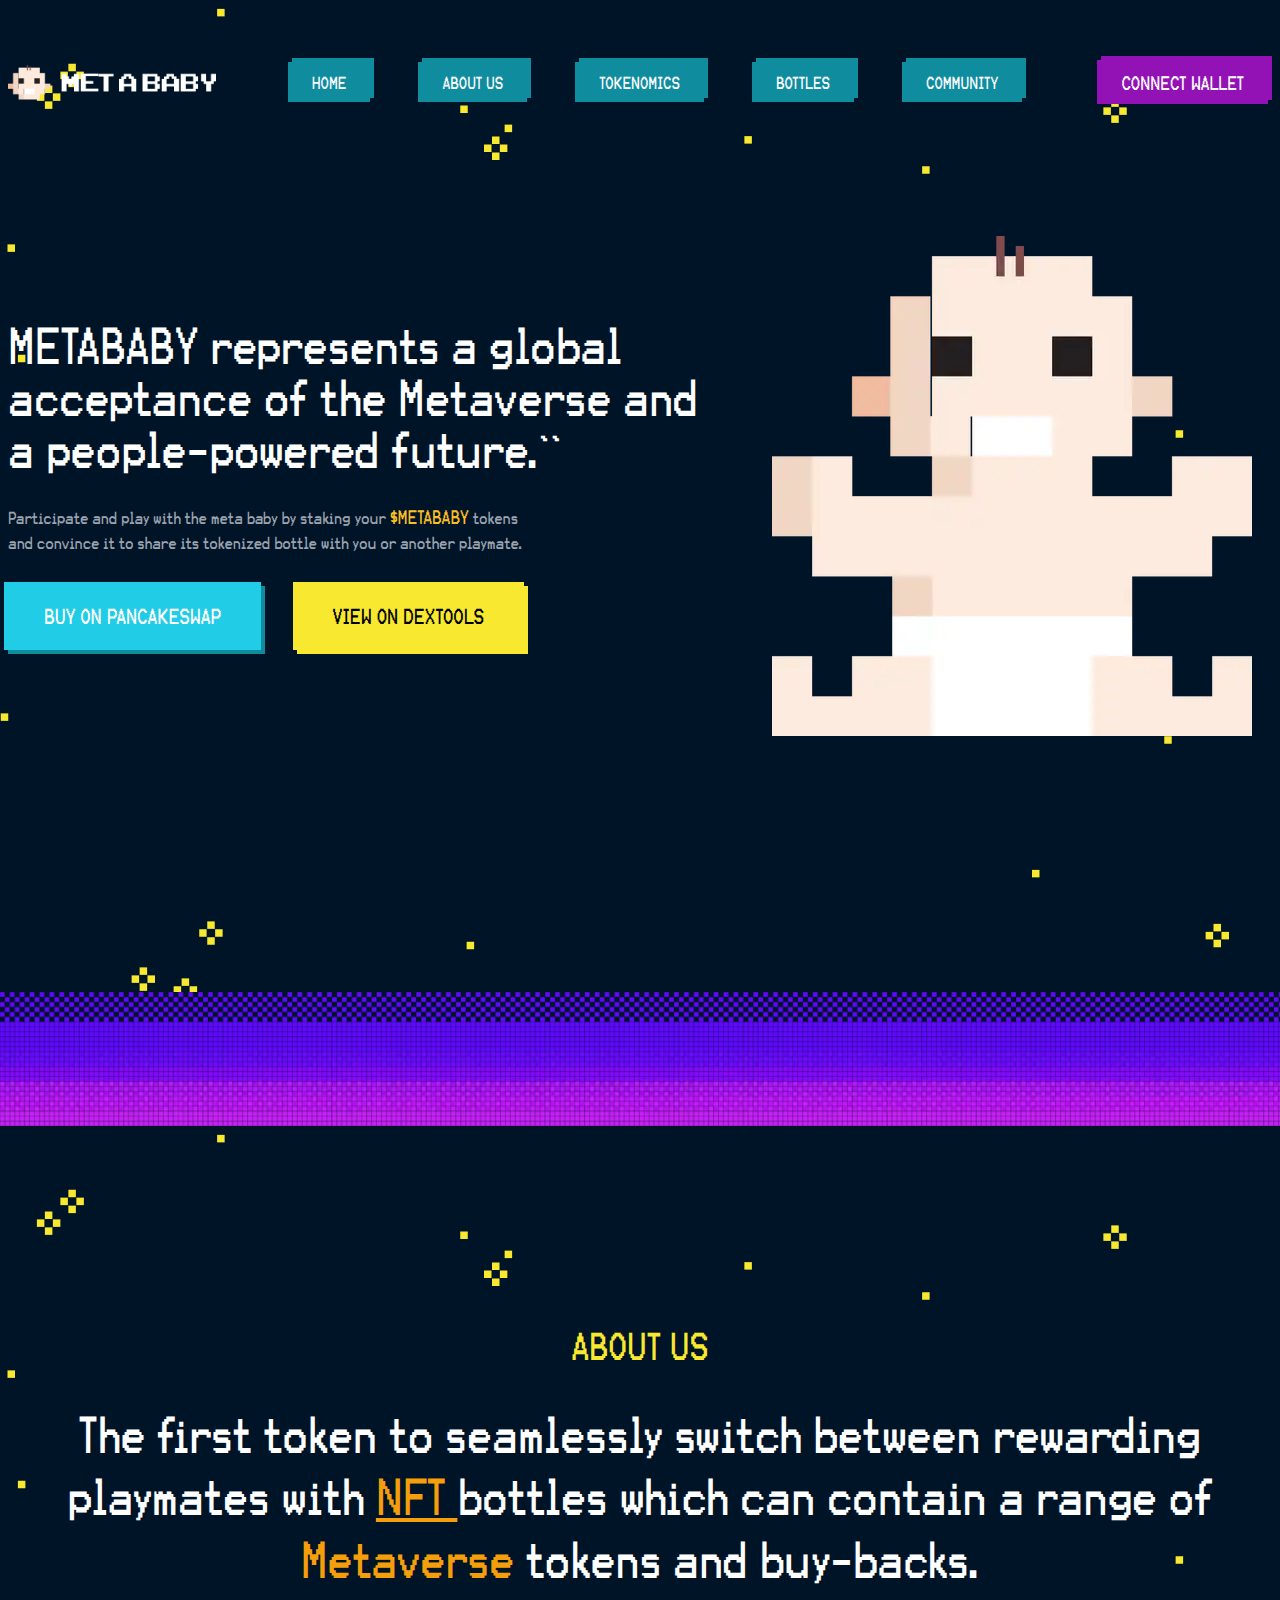
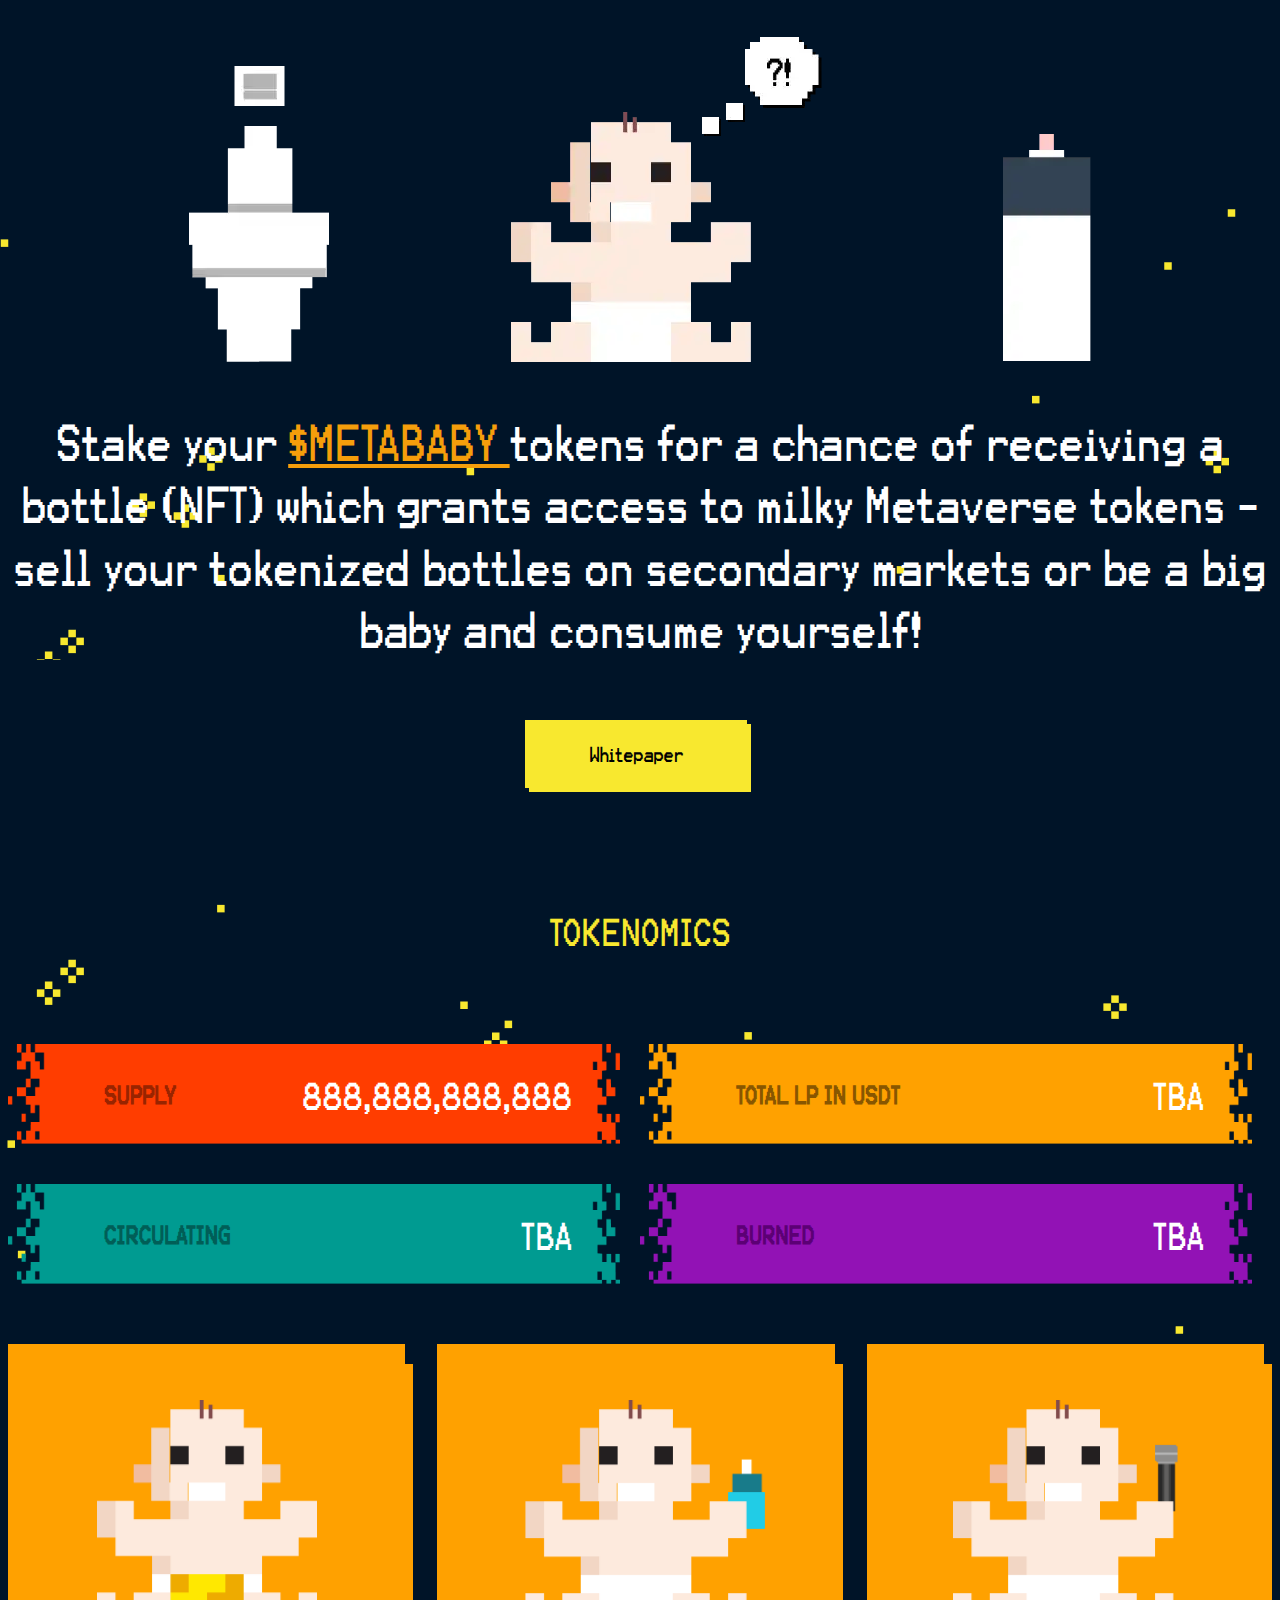
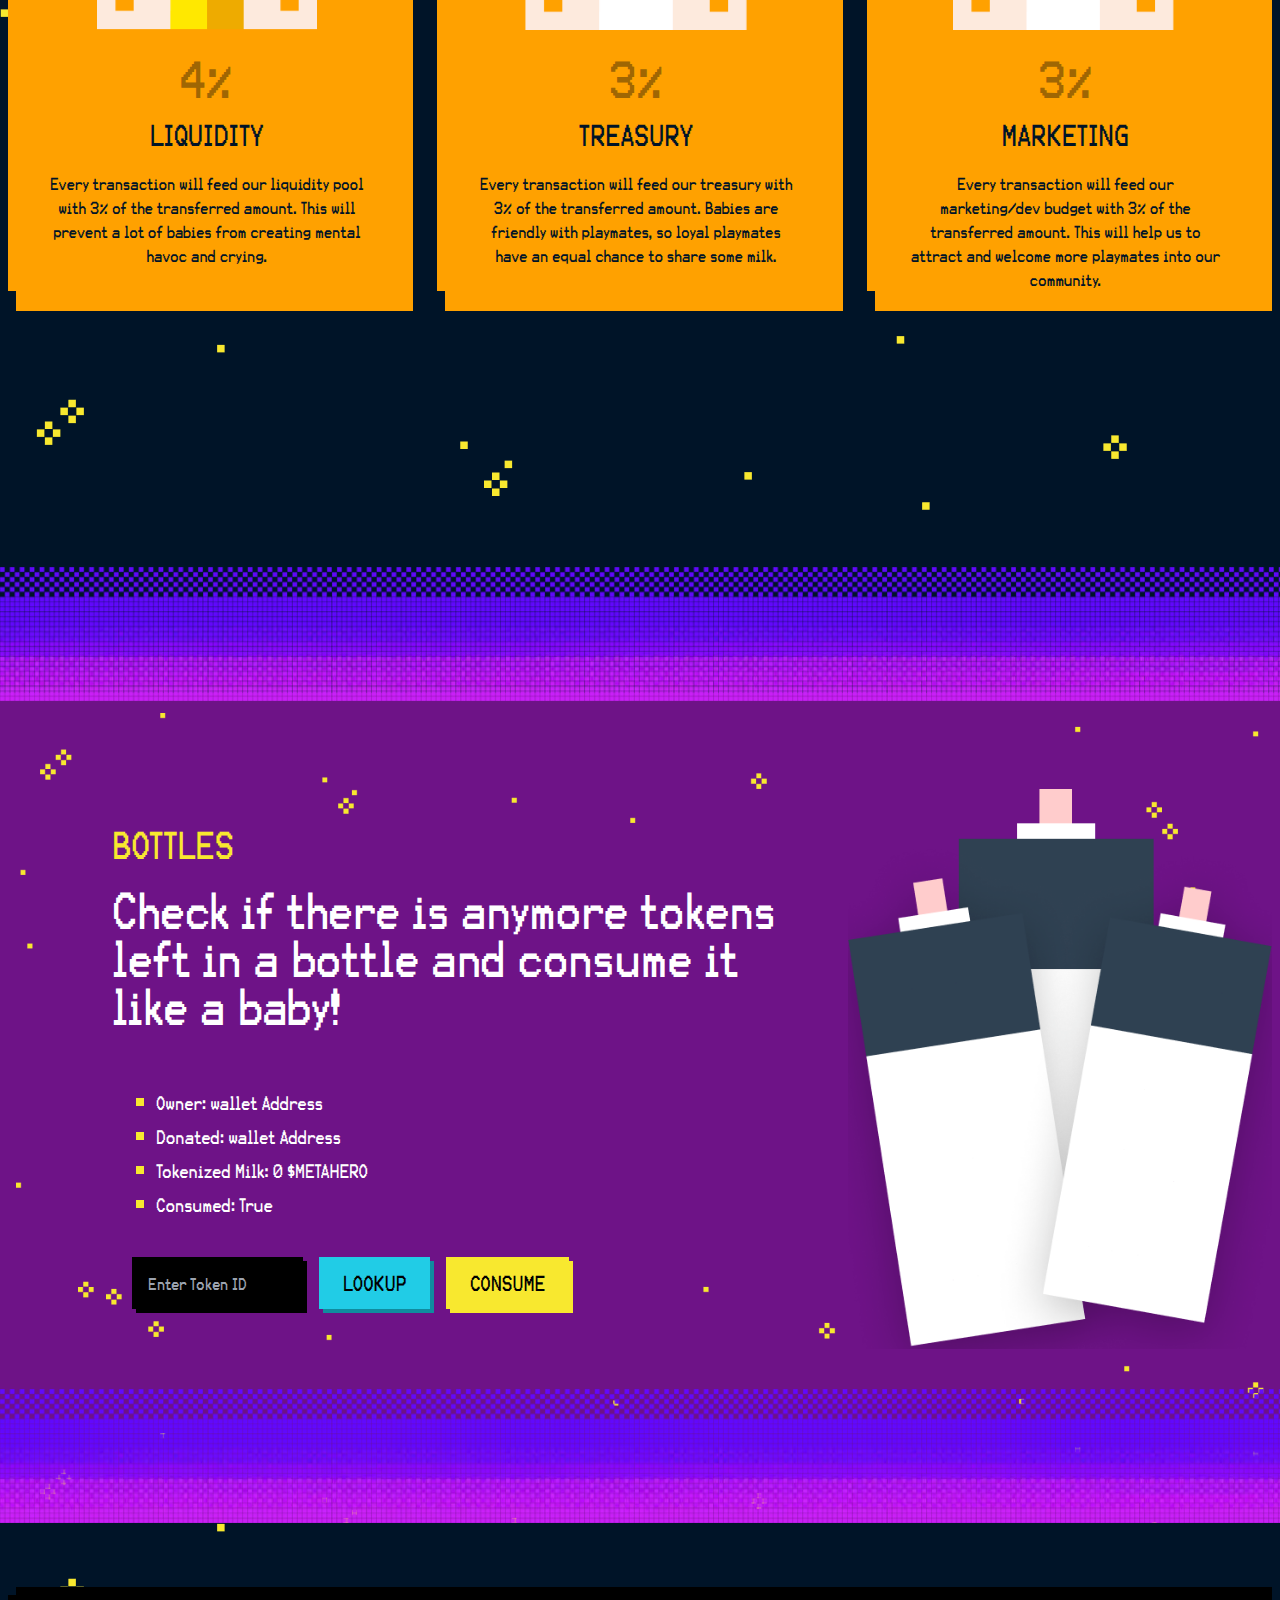
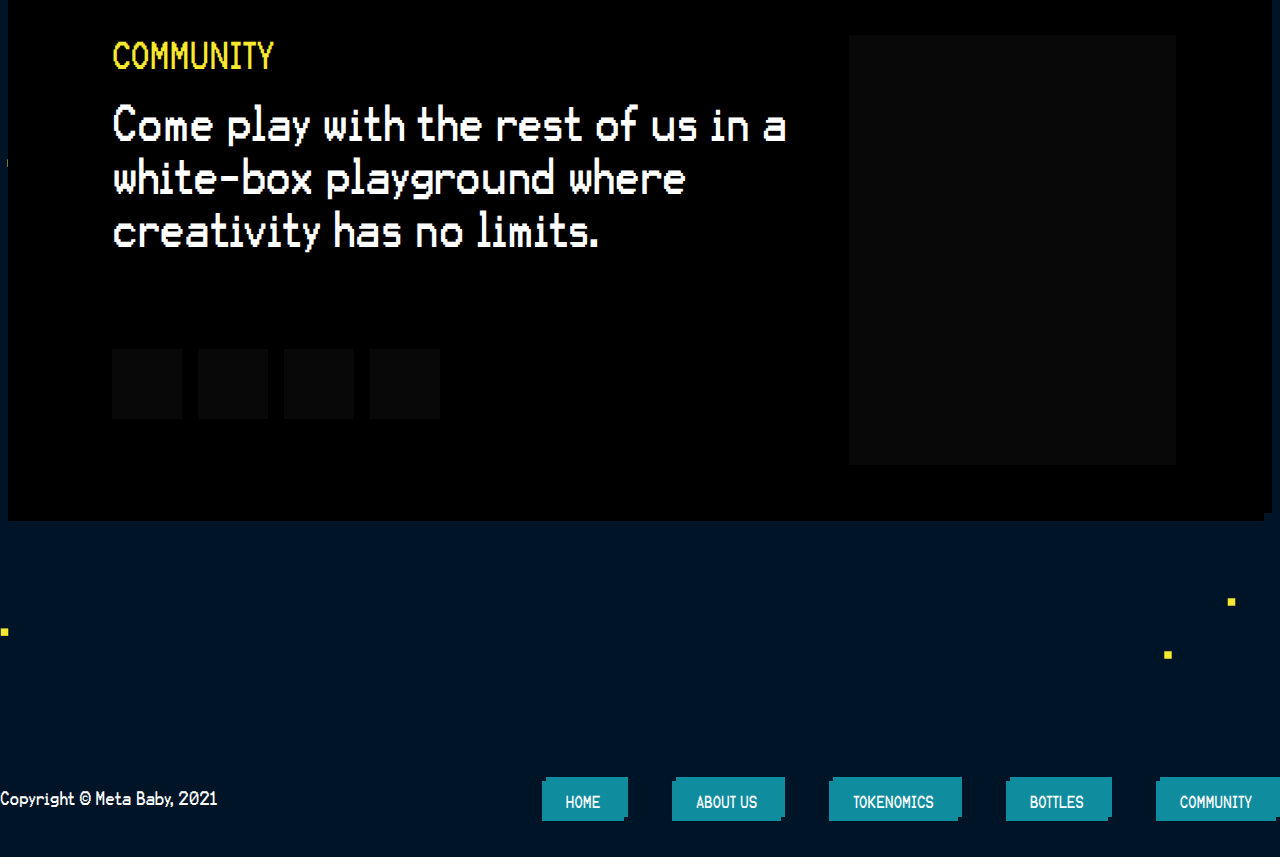
==== commit 05fdfd09: "chore: final build" ====
--- a/index.html
+++ b/index.html
@@ -1,4 +1,4 @@
 <!DOCTYPE html><html><head><meta charSet="utf-8"/><meta http-equiv="x-ua-compatible" content="ie=edge"/><meta name="viewport" content="width=device-width, initial-scale=1, shrink-to-fit=no"/><style data-href="/styles.3da8285cd47eb02002bc.css" data-identity="gatsby-global-css">@import url(https://fonts.googleapis.com/css2?family=Play:wght@400;700&display=swap);
 /*! tailwindcss v2.2.8 | MIT License | https://tailwindcss.com */
 
-/*! modern-normalize v1.1.0 | MIT License | https://github.com/sindresorhus/modern-normalize */html{-webkit-text-size-adjust:100%;line-height:1.15;-moz-tab-size:4;-o-tab-size:4;tab-size:4}body{font-family:system-ui,-apple-system,Segoe UI,Roboto,Helvetica,Arial,sans-serif,Apple Color Emoji,Segoe UI Emoji;margin:0}hr{color:inherit;height:0}abbr[title]{-webkit-text-decoration:underline dotted;text-decoration:underline dotted}b,strong{font-weight:bolder}code,kbd,pre,samp{font-family:ui-monospace,SFMono-Regular,Consolas,Liberation Mono,Menlo,monospace;font-size:1em}small{font-size:80%}sub,sup{font-size:75%;line-height:0;position:relative;vertical-align:baseline}sub{bottom:-.25em}sup{top:-.5em}table{border-color:inherit;text-indent:0}button,input,optgroup,select,textarea{font-family:inherit;font-size:100%;line-height:1.15;margin:0}button,select{text-transform:none}[type=button],button{-webkit-appearance:button}legend{padding:0}progress{vertical-align:baseline}summary{display:list-item}blockquote,dd,dl,figure,h1,h2,h3,h4,h5,h6,hr,p,pre{margin:0}button{background-color:transparent;background-image:none}fieldset,ol,ul{margin:0;padding:0}ol,ul{list-style:none}html{font-family:ui-sans-serif,system-ui,-apple-system,BlinkMacSystemFont,Segoe UI,Roboto,Helvetica Neue,Arial,Noto Sans,sans-serif,Apple Color Emoji,Segoe UI Emoji,Segoe UI Symbol,Noto Color Emoji;line-height:1.5}body{font-family:inherit;line-height:inherit}*,:after,:before{border:0 solid;box-sizing:border-box}hr{border-top-width:1px}img{border-style:solid}textarea{resize:vertical}input::-moz-placeholder,textarea::-moz-placeholder{color:#9ca3af;opacity:1}input:-ms-input-placeholder,textarea:-ms-input-placeholder{color:#9ca3af;opacity:1}input::placeholder,textarea::placeholder{color:#9ca3af;opacity:1}[role=button],button{cursor:pointer}table{border-collapse:collapse}h1,h2,h3,h4,h5,h6{font-size:inherit;font-weight:inherit}a{color:inherit;text-decoration:inherit}button,input,optgroup,select,textarea{color:inherit;line-height:inherit;padding:0}code,kbd,pre,samp{font-family:ui-monospace,SFMono-Regular,Menlo,Monaco,Consolas,Liberation Mono,Courier New,monospace}audio,canvas,embed,iframe,img,object,svg,video{display:block;vertical-align:middle}img,video{height:auto;max-width:100%}[hidden]{display:none}*,:after,:before{--tw-border-opacity:1;border-color:rgba(229,231,235,var(--tw-border-opacity))}.container{margin-left:auto;margin-right:auto;width:100%}@media (min-width:640px){.container{max-width:640px}}@media (min-width:768px){.container{max-width:768px}}@media (min-width:1024px){.container{max-width:1024px}}@media (min-width:1280px){.container{max-width:1280px}}@media (min-width:1536px){.container{max-width:1536px}}.absolute{position:absolute}.relative{position:relative}.top-1{top:.25rem}.right-1{right:.25rem}.right-2{right:.5rem}.bottom-1{bottom:.25rem}.bottom-2{bottom:.5rem}.bottom-5{bottom:1.25rem}.left-2{left:.5rem}.z-10{z-index:10}.mx-5{margin-left:1.25rem;margin-right:1.25rem}.mx-auto{margin-left:auto;margin-right:auto}.my-12{margin-bottom:3rem;margin-top:3rem}.mt-1{margin-top:.25rem}.mt-2{margin-top:.5rem}.mt-4{margin-top:1rem}.mt-5{margin-top:1.25rem}.mt-6{margin-top:1.5rem}.mt-7{margin-top:1.75rem}.mt-8{margin-top:2rem}.mt-10{margin-top:2.5rem}.mt-16{margin-top:4rem}.mt-20{margin-top:5rem}.mt-24{margin-top:6rem}.-mt-2{margin-top:-.5rem}.mr-0{margin-right:0}.mr-5{margin-right:1.25rem}.mb-0{margin-bottom:0}.mb-3{margin-bottom:.75rem}.mb-8{margin-bottom:2rem}.mb-12{margin-bottom:3rem}.block{display:block}.inline-block{display:inline-block}.flex{display:flex}.inline-flex{display:inline-flex}.table{display:table}.hidden{display:none}.h-2{height:.5rem}.h-14{height:3.5rem}.h-auto{height:auto}.h-full{height:100%}.min-h-screen{min-height:100vh}.w-2{width:.5rem}.w-full{width:100%}.max-w-max{max-width:-webkit-max-content;max-width:-moz-max-content;max-width:max-content}@-webkit-keyframes spin{to{transform:rotate(1turn)}}@keyframes spin{to{transform:rotate(1turn)}}@-webkit-keyframes ping{75%,to{opacity:0;transform:scale(2)}}@keyframes ping{75%,to{opacity:0;transform:scale(2)}}@-webkit-keyframes pulse{50%{opacity:.5}}@keyframes pulse{50%{opacity:.5}}@-webkit-keyframes bounce{0%,to{-webkit-animation-timing-function:cubic-bezier(.8,0,1,1);animation-timing-function:cubic-bezier(.8,0,1,1);transform:translateY(-25%)}50%{-webkit-animation-timing-function:cubic-bezier(0,0,.2,1);animation-timing-function:cubic-bezier(0,0,.2,1);transform:none}}@keyframes bounce{0%,to{-webkit-animation-timing-function:cubic-bezier(.8,0,1,1);animation-timing-function:cubic-bezier(.8,0,1,1);transform:translateY(-25%)}50%{-webkit-animation-timing-function:cubic-bezier(0,0,.2,1);animation-timing-function:cubic-bezier(0,0,.2,1);transform:none}}.flex-col{flex-direction:column}.flex-col-reverse{flex-direction:column-reverse}.content-center{align-content:center}.items-center{align-items:center}.items-baseline{align-items:baseline}.justify-center{justify-content:center}.justify-between{justify-content:space-between}.justify-evenly{justify-content:space-evenly}.space-x-0>:not([hidden])~:not([hidden]){--tw-space-x-reverse:0;margin-left:calc(0px*(1 - var(--tw-space-x-reverse)));margin-right:calc(0px*var(--tw-space-x-reverse))}.space-x-3>:not([hidden])~:not([hidden]){--tw-space-x-reverse:0;margin-left:calc(.75rem*(1 - var(--tw-space-x-reverse)));margin-right:calc(.75rem*var(--tw-space-x-reverse))}.space-x-4>:not([hidden])~:not([hidden]){--tw-space-x-reverse:0;margin-left:calc(1rem*(1 - var(--tw-space-x-reverse)));margin-right:calc(1rem*var(--tw-space-x-reverse))}.space-x-12>:not([hidden])~:not([hidden]){--tw-space-x-reverse:0;margin-left:calc(3rem*(1 - var(--tw-space-x-reverse)));margin-right:calc(3rem*var(--tw-space-x-reverse))}.space-y-3>:not([hidden])~:not([hidden]){--tw-space-y-reverse:0;margin-bottom:calc(.75rem*var(--tw-space-y-reverse));margin-top:calc(.75rem*(1 - var(--tw-space-y-reverse)))}.space-y-4>:not([hidden])~:not([hidden]){--tw-space-y-reverse:0;margin-bottom:calc(1rem*var(--tw-space-y-reverse));margin-top:calc(1rem*(1 - var(--tw-space-y-reverse)))}.space-y-10>:not([hidden])~:not([hidden]){--tw-space-y-reverse:0;margin-bottom:calc(2.5rem*var(--tw-space-y-reverse));margin-top:calc(2.5rem*(1 - var(--tw-space-y-reverse)))}.space-y-reverse>:not([hidden])~:not([hidden]){--tw-space-y-reverse:1}.rounded-md{border-radius:.375rem}.border{border-width:1px}.border-transparent{border-color:transparent}.bg-black{--tw-bg-opacity:1;background-color:rgba(0,0,0,var(--tw-bg-opacity))}.bg-white{--tw-bg-opacity:1;background-color:rgba(255,255,255,var(--tw-bg-opacity))}.bg-indigo-100{--tw-bg-opacity:1;background-color:rgba(224,231,255,var(--tw-bg-opacity))}.bg-indigo-600{--tw-bg-opacity:1;background-color:rgba(79,70,229,var(--tw-bg-opacity))}.bg-pink{--tw-bg-opacity:1;background-color:rgba(146,18,181,var(--tw-bg-opacity))}.bg-turkois{--tw-bg-opacity:1;background-color:rgba(16,140,159,var(--tw-bg-opacity))}.bg-turkoisLight{--tw-bg-opacity:1;background-color:rgba(33,204,230,var(--tw-bg-opacity))}.bg-yellowButton{--tw-bg-opacity:1;background-color:rgba(248,232,47,var(--tw-bg-opacity))}.bg-sand{--tw-bg-opacity:1;background-color:rgba(255,161,0,var(--tw-bg-opacity))}.hover\:bg-yellow-300:hover{--tw-bg-opacity:1;background-color:rgba(252,211,77,var(--tw-bg-opacity))}.hover\:bg-indigo-200:hover{--tw-bg-opacity:1;background-color:rgba(199,210,254,var(--tw-bg-opacity))}.hover\:bg-indigo-700:hover{--tw-bg-opacity:1;background-color:rgba(67,56,202,var(--tw-bg-opacity))}.hover\:bg-turkois:hover{--tw-bg-opacity:1;background-color:rgba(16,140,159,var(--tw-bg-opacity))}.hover\:bg-turkoisLight:hover{--tw-bg-opacity:1;background-color:rgba(33,204,230,var(--tw-bg-opacity))}.p-2{padding:.5rem}.px-2{padding-left:.5rem;padding-right:.5rem}.px-4{padding-left:1rem;padding-right:1rem}.px-6{padding-left:1.5rem;padding-right:1.5rem}.px-16{padding-left:4rem;padding-right:4rem}.py-2{padding-bottom:.5rem;padding-top:.5rem}.py-3{padding-bottom:.75rem;padding-top:.75rem}.py-4{padding-bottom:1rem;padding-top:1rem}.py-5{padding-bottom:1.25rem;padding-top:1.25rem}.py-16{padding-bottom:4rem;padding-top:4rem}.pt-2{padding-top:.5rem}.pt-8{padding-top:2rem}.pt-12{padding-top:3rem}.pt-20{padding-top:5rem}.pr-4{padding-right:1rem}.pr-12{padding-right:3rem}.pb-10{padding-bottom:2.5rem}.pb-20{padding-bottom:5rem}.pb-32{padding-bottom:8rem}.pl-0{padding-left:0}.pl-2{padding-left:.5rem}.pl-4{padding-left:1rem}.pl-12{padding-left:3rem}.text-center{text-align:center}.text-sm{font-size:.875rem;line-height:1.25rem}.text-base{font-size:1rem;line-height:1.5rem}.text-lg{font-size:1.125rem}.text-lg,.text-xl{line-height:1.75rem}.text-xl{font-size:1.25rem}.text-2xl{font-size:1.5rem;line-height:2rem}.text-4xl{font-size:2.25rem;line-height:2.5rem}.font-medium{font-weight:500}.font-bold{font-weight:700}.font-extrabold{font-weight:800}.uppercase{text-transform:uppercase}.tracking-tight{letter-spacing:-.025em}.text-black{--tw-text-opacity:1;color:rgba(0,0,0,var(--tw-text-opacity))}.text-white{--tw-text-opacity:1;color:rgba(255,255,255,var(--tw-text-opacity))}.text-gray-400{--tw-text-opacity:1;color:rgba(156,163,175,var(--tw-text-opacity))}.text-gray-500{--tw-text-opacity:1;color:rgba(107,114,128,var(--tw-text-opacity))}.text-yellow-400{--tw-text-opacity:1;color:rgba(251,191,36,var(--tw-text-opacity))}.text-yellow-500{--tw-text-opacity:1;color:rgba(245,158,11,var(--tw-text-opacity))}.text-indigo-600{--tw-text-opacity:1;color:rgba(79,70,229,var(--tw-text-opacity))}.text-indigo-700{--tw-text-opacity:1;color:rgba(67,56,202,var(--tw-text-opacity))}.underline{text-decoration:underline}*,:after,:before{--tw-shadow:0 0 #0000}.shadow-sm{--tw-shadow:0 1px 2px 0 rgba(0,0,0,0.05);box-shadow:var(--tw-ring-offset-shadow,0 0 #0000),var(--tw-ring-shadow,0 0 #0000),var(--tw-shadow)}.focus\:outline-none:focus{outline:2px solid transparent;outline-offset:2px}*,:after,:before{--tw-ring-inset:var(--tw-empty,/*!*/ /*!*/);--tw-ring-offset-width:0px;--tw-ring-offset-color:#fff;--tw-ring-color:rgba(59,130,246,0.5);--tw-ring-offset-shadow:0 0 #0000;--tw-ring-shadow:0 0 #0000}.focus\:ring-2:focus{--tw-ring-offset-shadow:var(--tw-ring-inset) 0 0 0 var(--tw-ring-offset-width) var(--tw-ring-offset-color);--tw-ring-shadow:var(--tw-ring-inset) 0 0 0 calc(2px + var(--tw-ring-offset-width)) var(--tw-ring-color);box-shadow:var(--tw-ring-offset-shadow),var(--tw-ring-shadow),var(--tw-shadow,0 0 #0000)}.focus\:ring-indigo-500:focus{--tw-ring-opacity:1;--tw-ring-color:rgba(99,102,241,var(--tw-ring-opacity))}.focus\:ring-offset-2:focus{--tw-ring-offset-width:2px}@font-face{font-display:swap;font-family:Karma;font-style:normal;src:url(/static/KarmaSuture-8ec2e8c0d4f1523a45a815e51968b1b0.ttf)}html{--tw-bg-opacity:1;--tw-text-opacity:1;text-rendering:geometricPrecision;background-color:rgba(0,20,40,var(--tw-bg-opacity));color:rgba(255,255,255,var(--tw-text-opacity));margin:0}h1,html{font-family:Karma}h1{font-size:48px;line-height:52px;margin-bottom:1rem}h2{color:#f8e82f;font-size:36px;line-height:36px;text-transform:uppercase}h2,h3{font-family:Karma}h3{color:#001428;font-size:28px;font-style:normal;font-weight:400;line-height:1.2}span{font-size:1.125rem;line-height:1.75rem}p{font-size:1.5rem;line-height:2rem}svg{shape-rendering:optimizeSpeed}@media screen and (max-width:800px){h1{font-size:32px;line-height:38px}p{font-size:1.125rem;line-height:1.75rem}h6{font-size:32px;line-height:43px}}@media (min-width:640px){.sm\:ml-6{margin-left:1.5rem}.sm\:flex{display:flex}.sm\:border-l{border-left-width:1px}.sm\:border-transparent{border-color:transparent}.sm\:border-gray-200{--tw-border-opacity:1;border-color:rgba(229,231,235,var(--tw-border-opacity))}.sm\:px-6{padding-left:1.5rem;padding-right:1.5rem}.sm\:py-24{padding-bottom:6rem;padding-top:6rem}.sm\:pl-6{padding-left:1.5rem}.sm\:text-5xl{font-size:3rem;line-height:1}}@media (min-width:768px){.md\:grid{display:grid}.md\:place-items-center{place-items:center}}@media (min-width:1024px){.lg\:container{margin-left:auto;margin-right:auto;width:100%}@media (min-width:640px){.lg\:container{max-width:640px}}@media (min-width:768px){.lg\:container{max-width:768px}}@media (min-width:1024px){.lg\:container{max-width:1024px}}@media (min-width:1280px){.lg\:container{max-width:1280px}}@media (min-width:1536px){.lg\:container{max-width:1536px}}.lg\:mt-0{margin-top:0}.lg\:mt-10{margin-top:2.5rem}.lg\:mt-14{margin-top:3.5rem}.lg\:mt-16{margin-top:4rem}.lg\:mt-24{margin-top:6rem}.lg\:mt-32{margin-top:8rem}.lg\:mr-0{margin-right:0}.lg\:mr-5{margin-right:1.25rem}.lg\:mb-6{margin-bottom:1.5rem}.lg\:mb-16{margin-bottom:4rem}.lg\:mb-28{margin-bottom:7rem}.lg\:block{display:block}.lg\:flex{display:flex}.lg\:h-full{height:100%}.lg\:flex-row{flex-direction:row}.lg\:justify-between{justify-content:space-between}.lg\:space-x-4>:not([hidden])~:not([hidden]){--tw-space-x-reverse:0;margin-left:calc(1rem*(1 - var(--tw-space-x-reverse)));margin-right:calc(1rem*var(--tw-space-x-reverse))}.lg\:space-x-8>:not([hidden])~:not([hidden]){--tw-space-x-reverse:0;margin-left:calc(2rem*(1 - var(--tw-space-x-reverse)));margin-right:calc(2rem*var(--tw-space-x-reverse))}.lg\:-space-x-0>:not([hidden])~:not([hidden]){--tw-space-x-reverse:0;margin-left:calc(0px*(1 - var(--tw-space-x-reverse)));margin-right:calc(0px*var(--tw-space-x-reverse))}.lg\:space-y-0>:not([hidden])~:not([hidden]){--tw-space-y-reverse:0;margin-bottom:calc(0px*var(--tw-space-y-reverse));margin-top:calc(0px*(1 - var(--tw-space-y-reverse)))}.lg\:space-y-4>:not([hidden])~:not([hidden]){--tw-space-y-reverse:0;margin-bottom:calc(1rem*var(--tw-space-y-reverse));margin-top:calc(1rem*(1 - var(--tw-space-y-reverse)))}.lg\:px-0{padding-left:0;padding-right:0}.lg\:px-8{padding-left:2rem;padding-right:2rem}.lg\:px-10{padding-left:2.5rem;padding-right:2.5rem}.lg\:px-24{padding-left:6rem;padding-right:6rem}.lg\:py-5{padding-bottom:1.25rem;padding-top:1.25rem}.lg\:py-12{padding-bottom:3rem;padding-top:3rem}.lg\:pt-10{padding-top:2.5rem}.lg\:pt-12{padding-top:3rem}.lg\:pt-16{padding-top:4rem}.lg\:pt-24{padding-top:6rem}.lg\:pt-48{padding-top:12rem}.lg\:pb-64{padding-bottom:16rem}.lg\:pl-6{padding-left:1.5rem}.lg\:pl-24{padding-left:6rem}.lg\:pl-28{padding-left:7rem}.lg\:text-left{text-align:left}.lg\:text-5xl{font-size:3rem;line-height:1}}@media (min-width:1536px){.\32xl\:mr-20{margin-right:5rem}}</style><meta name="generator" content="Gatsby 3.12.0"/><style>.gatsby-image-wrapper{position:relative;overflow:hidden}.gatsby-image-wrapper img{bottom:0;height:100%;left:0;margin:0;max-width:none;padding:0;position:absolute;right:0;top:0;width:100%;object-fit:cover}.gatsby-image-wrapper [data-main-image]{opacity:0;transform:translateZ(0);transition:opacity .25s linear;will-change:opacity}.gatsby-image-wrapper-constrained{display:inline-block;vertical-align:top}</style><noscript><style>.gatsby-image-wrapper noscript [data-main-image]{opacity:1!important}.gatsby-image-wrapper [data-placeholder-image]{opacity:0!important}</style></noscript><script type="module">const e="undefined"!=typeof HTMLImageElement&&"loading"in HTMLImageElement.prototype;e&&document.body.addEventListener("load",(function(e){if(void 0===e.target.dataset.mainImage)return;if(void 0===e.target.dataset.gatsbyImageSsr)return;const t=e.target;let a=null,n=t;for(;null===a&&n;)void 0!==n.parentNode.dataset.gatsbyImageWrapper&&(a=n.parentNode),n=n.parentNode;const o=a.querySelector("[data-placeholder-image]"),r=new Image;r.src=t.currentSrc,r.decode().catch((()=>{})).then((()=>{t.style.opacity=1,o&&(o.style.opacity=0,o.style.transition="opacity 500ms linear")}))}),!0);</script><link rel="icon" href="/favicon-32x32.png?v=4d6fd19323582f3df3d586d87f935be0" type="image/png"/><link rel="icon" href="/favicon.svg?v=4d6fd19323582f3df3d586d87f935be0" type="image/svg+xml"/><link rel="manifest" href="/manifest.webmanifest" crossorigin="anonymous"/><meta name="theme-color" content="#C88116"/><link rel="apple-touch-icon" sizes="48x48" href="/icons/icon-48x48.png?v=4d6fd19323582f3df3d586d87f935be0"/><link rel="apple-touch-icon" sizes="72x72" href="/icons/icon-72x72.png?v=4d6fd19323582f3df3d586d87f935be0"/><link rel="apple-touch-icon" sizes="96x96" href="/icons/icon-96x96.png?v=4d6fd19323582f3df3d586d87f935be0"/><link rel="apple-touch-icon" sizes="144x144" href="/icons/icon-144x144.png?v=4d6fd19323582f3df3d586d87f935be0"/><link rel="apple-touch-icon" sizes="192x192" href="/icons/icon-192x192.png?v=4d6fd19323582f3df3d586d87f935be0"/><link rel="apple-touch-icon" sizes="256x256" href="/icons/icon-256x256.png?v=4d6fd19323582f3df3d586d87f935be0"/><link rel="apple-touch-icon" sizes="384x384" href="/icons/icon-384x384.png?v=4d6fd19323582f3df3d586d87f935be0"/><link rel="apple-touch-icon" sizes="512x512" href="/icons/icon-512x512.png?v=4d6fd19323582f3df3d586d87f935be0"/><title data-react-helmet="true">Meta Baby</title><meta data-react-helmet="true" charSet="utf-8"/><link as="script" rel="preload" href="/webpack-runtime-557f2fcb0a6ccb5a4d96.js"/><link as="script" rel="preload" href="/framework-c4de3ee660d72769ed16.js"/><link as="script" rel="preload" href="/app-f78ef982f2c10d99173f.js"/><link as="script" rel="preload" href="/component---src-pages-index-tsx-1654b6856cc54a6261aa.js"/><link as="fetch" rel="preload" href="/page-data/index/page-data.json" crossorigin="anonymous"/><link as="fetch" rel="preload" href="/page-data/app-data.json" crossorigin="anonymous"/></head><body><div id="___gatsby"><div style="outline:none" tabindex="-1" id="gatsby-focus-wrapper"><div style="overflow-x:hidden"><div style="background:url(&quot;images/first-bg.png&quot;);background-size:container"><div class="lg:container px-2 lg:px-0 pt-2 lg:pt-10 mt-2"><div class="flex flex-col lg:flex-row p-2 space-y-4 lg:space-y-0 content-center justify-between items-center"><img src="images/logo.png" alt="Logo" height="35" style="object-fit:contain;height:35px;margin-top:9px"/><div class="hidden lg:flex  items-center space-x-12"><a class="bg-turkois " href="#home"><div class="bg-turkois hover:bg-turkoisLight relative top-1 right-1 px-6 py-2">HOME</div></a><a class="bg-turkois " href="#about-us"><div class="bg-turkois hover:bg-turkoisLight relative top-1 right-1 px-6 py-2">ABOUT US</div></a><a class="bg-turkois " href="#tokenomics"><div class="bg-turkois hover:bg-turkoisLight relative top-1 right-1 px-6 py-2">TOKENOMICS</div></a><a class="bg-turkois " href="#bottles"><div class="bg-turkois hover:bg-turkoisLight relative top-1 right-1 px-6 py-2">BOTTLES</div></a><a class="bg-turkois " href="#community"><div class="bg-turkois hover:bg-turkoisLight relative top-1 right-1 px-6 py-2">COMMUNITY</div></a></div><div class="bg-pink" role="button"><span class=" block bg-pink py-2 px-6 relative top-1 right-1 ">CONNECT WALLET</span></div></div><div class="flex flex-col-reverse lg:flex-row mt-16 lg:mt-32 pb-20 lg:pb-64 space-y-reverse space-y-10 lg:space-y-0  justify-between text-center lg:text-left px-2"><div class="flex flex-col justify-center" style="max-width:720px"><h1 class="mb-0">Meta Baby represents a global acceptance of the Metaverse and a people-powered future.</h1><p class="text-gray-400 text-base mt-7 mb-8" style="max-width:538px">Play with the Meta Baby by staking your<!-- --> <span class=" text-yellow-400">$SANDBOXBABY</span> tokens and convince it to share its bottle of milk with you or other playmates.</p><div class="flex  space-x-4 lg:space-x-8"><a href="/"><div class=" bg-turkois" role="button"><span class=" bg-turkoisLight hover:bg-turkois px-4 lg:px-10 py-2 lg:py-5 text-xl relative bottom-1 right-1 block">BUY ON SUSHISWAP</span></div></a><a href="/"><div class=" bg-yellowButton" role="button"><span class=" bg-yellowButton hover:bg-yellow-300 px-4 lg:px-10 py-2 lg:py-5 text-xl relative bottom-1 right-1 block text-black">VIEW ON DEXTOOLS</span></div></a></div></div><div data-gatsby-image-wrapper="" class="gatsby-image-wrapper gatsby-image-wrapper-constrained mr-0 lg:mr-5  2xl:mr-20"><div style="max-width:480px;display:block"><img alt="" role="presentation" aria-hidden="true" src="data:image/svg+xml;charset=utf-8,%3Csvg height=&#x27;500&#x27; width=&#x27;480&#x27; xmlns=&#x27;http://www.w3.org/2000/svg&#x27; version=&#x27;1.1&#x27;%3E%3C/svg%3E" style="max-width:100%;display:block;position:static"/></div><div aria-hidden="true" data-placeholder-image="" style="opacity:1;transition:opacity 500ms linear;background-color:#f8e8d8;position:absolute;top:0;left:0;bottom:0;right:0"></div><picture><source type="image/webp" data-srcset="/static/f0a3ed1b9b767c931d24606a7f81097e/807fc/baby.webp 120w,/static/f0a3ed1b9b767c931d24606a7f81097e/4f7ef/baby.webp 240w,/static/f0a3ed1b9b767c931d24606a7f81097e/9fc32/baby.webp 480w,/static/f0a3ed1b9b767c931d24606a7f81097e/3bd25/baby.webp 960w" sizes="(min-width: 480px) 480px, 100vw"/><img data-gatsby-image-ssr="" data-main-image="" style="opacity:0" sizes="(min-width: 480px) 480px, 100vw" decoding="async" loading="lazy" data-src="/static/f0a3ed1b9b767c931d24606a7f81097e/a4f92/baby.png" data-srcset="/static/f0a3ed1b9b767c931d24606a7f81097e/760a0/baby.png 120w,/static/f0a3ed1b9b767c931d24606a7f81097e/67bd8/baby.png 240w,/static/f0a3ed1b9b767c931d24606a7f81097e/a4f92/baby.png 480w,/static/f0a3ed1b9b767c931d24606a7f81097e/5098c/baby.png 960w" alt="baby"/></picture><noscript><picture><source type="image/webp" srcSet="/static/f0a3ed1b9b767c931d24606a7f81097e/807fc/baby.webp 120w,/static/f0a3ed1b9b767c931d24606a7f81097e/4f7ef/baby.webp 240w,/static/f0a3ed1b9b767c931d24606a7f81097e/9fc32/baby.webp 480w,/static/f0a3ed1b9b767c931d24606a7f81097e/3bd25/baby.webp 960w" sizes="(min-width: 480px) 480px, 100vw"/><img data-gatsby-image-ssr="" data-main-image="" style="opacity:0" sizes="(min-width: 480px) 480px, 100vw" decoding="async" loading="lazy" src="/static/f0a3ed1b9b767c931d24606a7f81097e/a4f92/baby.png" srcSet="/static/f0a3ed1b9b767c931d24606a7f81097e/760a0/baby.png 120w,/static/f0a3ed1b9b767c931d24606a7f81097e/67bd8/baby.png 240w,/static/f0a3ed1b9b767c931d24606a7f81097e/a4f92/baby.png 480w,/static/f0a3ed1b9b767c931d24606a7f81097e/5098c/baby.png 960w" alt="baby"/></picture></noscript><script type="module">const t="undefined"!=typeof HTMLImageElement&&"loading"in HTMLImageElement.prototype;if(t){const t=document.querySelectorAll("img[data-main-image]");for(let e of t){e.dataset.src&&(e.setAttribute("src",e.dataset.src),e.removeAttribute("data-src")),e.dataset.srcset&&(e.setAttribute("srcset",e.dataset.srcset),e.removeAttribute("data-srcset"));const t=e.parentNode.querySelectorAll("source[data-srcset]");for(let e of t)e.setAttribute("srcset",e.dataset.srcset),e.removeAttribute("data-srcset");e.complete&&(e.style.opacity=1)}}</script></div></div></div></div><div data-gatsby-image-wrapper="" style="width:110vw;left:-10px;position:relative" class="gatsby-image-wrapper gatsby-image-wrapper-constrained"><div style="max-width:2881px;display:block"><img alt="" role="presentation" aria-hidden="true" src="data:image/svg+xml;charset=utf-8,%3Csvg height=&#x27;274&#x27; width=&#x27;2881&#x27; xmlns=&#x27;http://www.w3.org/2000/svg&#x27; version=&#x27;1.1&#x27;%3E%3C/svg%3E" style="max-width:100%;display:block;position:static"/></div><div aria-hidden="true" data-placeholder-image="" style="opacity:1;transition:opacity 500ms linear;background-color:#6808f8;position:absolute;top:0;left:0;bottom:0;right:0"></div><picture><source type="image/webp" data-srcset="/static/f4735c56b85fe906e888a8cc7c90e3f9/5e12a/divider.webp 720w,/static/f4735c56b85fe906e888a8cc7c90e3f9/4ed07/divider.webp 1441w,/static/f4735c56b85fe906e888a8cc7c90e3f9/f8712/divider.webp 2881w" sizes="(min-width: 2881px) 2881px, 100vw"/><img data-gatsby-image-ssr="" data-main-image="" style="opacity:0" sizes="(min-width: 2881px) 2881px, 100vw" decoding="async" loading="lazy" data-src="/static/f4735c56b85fe906e888a8cc7c90e3f9/e091f/divider.png" data-srcset="/static/f4735c56b85fe906e888a8cc7c90e3f9/3c886/divider.png 720w,/static/f4735c56b85fe906e888a8cc7c90e3f9/6dae7/divider.png 1441w,/static/f4735c56b85fe906e888a8cc7c90e3f9/e091f/divider.png 2881w" alt=""/></picture><noscript><picture><source type="image/webp" srcSet="/static/f4735c56b85fe906e888a8cc7c90e3f9/5e12a/divider.webp 720w,/static/f4735c56b85fe906e888a8cc7c90e3f9/4ed07/divider.webp 1441w,/static/f4735c56b85fe906e888a8cc7c90e3f9/f8712/divider.webp 2881w" sizes="(min-width: 2881px) 2881px, 100vw"/><img data-gatsby-image-ssr="" data-main-image="" style="opacity:0" sizes="(min-width: 2881px) 2881px, 100vw" decoding="async" loading="lazy" src="/static/f4735c56b85fe906e888a8cc7c90e3f9/e091f/divider.png" srcSet="/static/f4735c56b85fe906e888a8cc7c90e3f9/3c886/divider.png 720w,/static/f4735c56b85fe906e888a8cc7c90e3f9/6dae7/divider.png 1441w,/static/f4735c56b85fe906e888a8cc7c90e3f9/e091f/divider.png 2881w" alt=""/></picture></noscript><script type="module">const t="undefined"!=typeof HTMLImageElement&&"loading"in HTMLImageElement.prototype;if(t){const t=document.querySelectorAll("img[data-main-image]");for(let e of t){e.dataset.src&&(e.setAttribute("src",e.dataset.src),e.removeAttribute("data-src")),e.dataset.srcset&&(e.setAttribute("srcset",e.dataset.srcset),e.removeAttribute("data-srcset"));const t=e.parentNode.querySelectorAll("source[data-srcset]");for(let e of t)e.setAttribute("srcset",e.dataset.srcset),e.removeAttribute("data-srcset");e.complete&&(e.style.opacity=1)}}</script></div><div style="background:url(&quot;images/first-bg.png&quot;);background-size:container"><div class="lg:container px-2 pt-20 lg:pt-48 mt-2"><div><h2 class="text-center" id="about-us">About Us</h2><p class="mt-10 text-xl lg:text-5xl text-center " style="line-height:1.3">The first token to seamlessly switch between rewarding playmates with NFTs which grants access to free<!-- --> <a class="text-yellow-500 underline" target="_blank" rel="noreferrer" href="https://www.sandbox.game/en/about/sand/">$SAND</a> <!-- -->claims and token buy-backs.</p><div class="flex space-x-4 lg:-space-x-0  justify-evenly items-baseline  my-12"><div data-gatsby-image-wrapper="" class="gatsby-image-wrapper gatsby-image-wrapper-constrained"><div style="max-width:140px;display:block"><img alt="" role="presentation" aria-hidden="true" src="data:image/svg+xml;charset=utf-8,%3Csvg height=&#x27;296&#x27; width=&#x27;140&#x27; xmlns=&#x27;http://www.w3.org/2000/svg&#x27; version=&#x27;1.1&#x27;%3E%3C/svg%3E" style="max-width:100%;display:block;position:static"/></div><div aria-hidden="true" data-placeholder-image="" style="opacity:1;transition:opacity 500ms linear;background-color:#f8f8f8;position:absolute;top:0;left:0;bottom:0;right:0"></div><picture><source type="image/webp" data-srcset="/static/513aad1e3e428db03446c46035fd0ab5/d3065/t.webp 35w,/static/513aad1e3e428db03446c46035fd0ab5/49b23/t.webp 70w,/static/513aad1e3e428db03446c46035fd0ab5/96a2e/t.webp 140w" sizes="(min-width: 140px) 140px, 100vw"/><img data-gatsby-image-ssr="" data-main-image="" style="opacity:0" sizes="(min-width: 140px) 140px, 100vw" decoding="async" loading="lazy" data-src="/static/513aad1e3e428db03446c46035fd0ab5/1f441/t.png" data-srcset="/static/513aad1e3e428db03446c46035fd0ab5/de080/t.png 35w,/static/513aad1e3e428db03446c46035fd0ab5/18893/t.png 70w,/static/513aad1e3e428db03446c46035fd0ab5/1f441/t.png 140w" alt=""/></picture><noscript><picture><source type="image/webp" srcSet="/static/513aad1e3e428db03446c46035fd0ab5/d3065/t.webp 35w,/static/513aad1e3e428db03446c46035fd0ab5/49b23/t.webp 70w,/static/513aad1e3e428db03446c46035fd0ab5/96a2e/t.webp 140w" sizes="(min-width: 140px) 140px, 100vw"/><img data-gatsby-image-ssr="" data-main-image="" style="opacity:0" sizes="(min-width: 140px) 140px, 100vw" decoding="async" loading="lazy" src="/static/513aad1e3e428db03446c46035fd0ab5/1f441/t.png" srcSet="/static/513aad1e3e428db03446c46035fd0ab5/de080/t.png 35w,/static/513aad1e3e428db03446c46035fd0ab5/18893/t.png 70w,/static/513aad1e3e428db03446c46035fd0ab5/1f441/t.png 140w" alt=""/></picture></noscript><script type="module">const t="undefined"!=typeof HTMLImageElement&&"loading"in HTMLImageElement.prototype;if(t){const t=document.querySelectorAll("img[data-main-image]");for(let e of t){e.dataset.src&&(e.setAttribute("src",e.dataset.src),e.removeAttribute("data-src")),e.dataset.srcset&&(e.setAttribute("srcset",e.dataset.srcset),e.removeAttribute("data-srcset"));const t=e.parentNode.querySelectorAll("source[data-srcset]");for(let e of t)e.setAttribute("srcset",e.dataset.srcset),e.removeAttribute("data-srcset");e.complete&&(e.style.opacity=1)}}</script></div><div data-gatsby-image-wrapper="" class="gatsby-image-wrapper gatsby-image-wrapper-constrained"><div style="max-width:311px;display:block"><img alt="" role="presentation" aria-hidden="true" src="data:image/svg+xml;charset=utf-8,%3Csvg height=&#x27;325&#x27; width=&#x27;311&#x27; xmlns=&#x27;http://www.w3.org/2000/svg&#x27; version=&#x27;1.1&#x27;%3E%3C/svg%3E" style="max-width:100%;display:block;position:static"/></div><div aria-hidden="true" data-placeholder-image="" style="opacity:1;transition:opacity 500ms linear;background-color:#080808;position:absolute;top:0;left:0;bottom:0;right:0"></div><picture><source type="image/webp" data-srcset="/static/95e21c1d0526e00e368e989e37a03f8d/89584/b.webp 78w,/static/95e21c1d0526e00e368e989e37a03f8d/66872/b.webp 156w,/static/95e21c1d0526e00e368e989e37a03f8d/de05e/b.webp 311w" sizes="(min-width: 311px) 311px, 100vw"/><img data-gatsby-image-ssr="" data-main-image="" style="opacity:0" sizes="(min-width: 311px) 311px, 100vw" decoding="async" loading="lazy" data-src="/static/95e21c1d0526e00e368e989e37a03f8d/a717f/b.png" data-srcset="/static/95e21c1d0526e00e368e989e37a03f8d/41c18/b.png 78w,/static/95e21c1d0526e00e368e989e37a03f8d/f8586/b.png 156w,/static/95e21c1d0526e00e368e989e37a03f8d/a717f/b.png 311w" alt=""/></picture><noscript><picture><source type="image/webp" srcSet="/static/95e21c1d0526e00e368e989e37a03f8d/89584/b.webp 78w,/static/95e21c1d0526e00e368e989e37a03f8d/66872/b.webp 156w,/static/95e21c1d0526e00e368e989e37a03f8d/de05e/b.webp 311w" sizes="(min-width: 311px) 311px, 100vw"/><img data-gatsby-image-ssr="" data-main-image="" style="opacity:0" sizes="(min-width: 311px) 311px, 100vw" decoding="async" loading="lazy" src="/static/95e21c1d0526e00e368e989e37a03f8d/a717f/b.png" srcSet="/static/95e21c1d0526e00e368e989e37a03f8d/41c18/b.png 78w,/static/95e21c1d0526e00e368e989e37a03f8d/f8586/b.png 156w,/static/95e21c1d0526e00e368e989e37a03f8d/a717f/b.png 311w" alt=""/></picture></noscript><script type="module">const t="undefined"!=typeof HTMLImageElement&&"loading"in HTMLImageElement.prototype;if(t){const t=document.querySelectorAll("img[data-main-image]");for(let e of t){e.dataset.src&&(e.setAttribute("src",e.dataset.src),e.removeAttribute("data-src")),e.dataset.srcset&&(e.setAttribute("srcset",e.dataset.srcset),e.removeAttribute("data-srcset"));const t=e.parentNode.querySelectorAll("source[data-srcset]");for(let e of t)e.setAttribute("srcset",e.dataset.srcset),e.removeAttribute("data-srcset");e.complete&&(e.style.opacity=1)}}</script></div><div data-gatsby-image-wrapper="" class="gatsby-image-wrapper gatsby-image-wrapper-constrained"><div style="max-width:88px;display:block"><img alt="" role="presentation" aria-hidden="true" src="data:image/svg+xml;charset=utf-8,%3Csvg height=&#x27;228&#x27; width=&#x27;88&#x27; xmlns=&#x27;http://www.w3.org/2000/svg&#x27; version=&#x27;1.1&#x27;%3E%3C/svg%3E" style="max-width:100%;display:block;position:static"/></div><div aria-hidden="true" data-placeholder-image="" style="opacity:1;transition:opacity 500ms linear;background-color:#f8f8f8;position:absolute;top:0;left:0;bottom:0;right:0"></div><picture><source type="image/webp" data-srcset="/static/eb1de8d74550829d0b020038abc69dea/fb3ee/m.webp 22w,/static/eb1de8d74550829d0b020038abc69dea/feaa7/m.webp 44w,/static/eb1de8d74550829d0b020038abc69dea/20458/m.webp 88w" sizes="(min-width: 88px) 88px, 100vw"/><img data-gatsby-image-ssr="" data-main-image="" style="opacity:0" sizes="(min-width: 88px) 88px, 100vw" decoding="async" loading="lazy" data-src="/static/eb1de8d74550829d0b020038abc69dea/2e68b/m.png" data-srcset="/static/eb1de8d74550829d0b020038abc69dea/b4afd/m.png 22w,/static/eb1de8d74550829d0b020038abc69dea/c8cfc/m.png 44w,/static/eb1de8d74550829d0b020038abc69dea/2e68b/m.png 88w" alt=""/></picture><noscript><picture><source type="image/webp" srcSet="/static/eb1de8d74550829d0b020038abc69dea/fb3ee/m.webp 22w,/static/eb1de8d74550829d0b020038abc69dea/feaa7/m.webp 44w,/static/eb1de8d74550829d0b020038abc69dea/20458/m.webp 88w" sizes="(min-width: 88px) 88px, 100vw"/><img data-gatsby-image-ssr="" data-main-image="" style="opacity:0" sizes="(min-width: 88px) 88px, 100vw" decoding="async" loading="lazy" src="/static/eb1de8d74550829d0b020038abc69dea/2e68b/m.png" srcSet="/static/eb1de8d74550829d0b020038abc69dea/b4afd/m.png 22w,/static/eb1de8d74550829d0b020038abc69dea/c8cfc/m.png 44w,/static/eb1de8d74550829d0b020038abc69dea/2e68b/m.png 88w" alt=""/></picture></noscript><script type="module">const t="undefined"!=typeof HTMLImageElement&&"loading"in HTMLImageElement.prototype;if(t){const t=document.querySelectorAll("img[data-main-image]");for(let e of t){e.dataset.src&&(e.setAttribute("src",e.dataset.src),e.removeAttribute("data-src")),e.dataset.srcset&&(e.setAttribute("srcset",e.dataset.srcset),e.removeAttribute("data-srcset"));const t=e.parentNode.querySelectorAll("source[data-srcset]");for(let e of t)e.setAttribute("srcset",e.dataset.srcset),e.removeAttribute("data-srcset");e.complete&&(e.style.opacity=1)}}</script></div></div><p class=" mt-10 text-xl lg:text-5xl text-center" style="line-height:1.3">Stake your $SANDBOXBABY tokens for a chance of receiving a bottle of milk (NFT) which grants access to milky<!-- --> <a class="text-yellow-500 underline" href="https://www.sandbox.game/en/" target="_blank" rel="noreferrer">$SAND</a> <!-- -->rewards - sell your milk bottles on secondary markets or be a big baby and consume yourself!</p></div></div></div><div style="width:fit-content" class=" bg-yellowButton mt-8 lg:mt-16 mb-12 lg:mb-28 mx-auto" role="button"><span class=" bg-yellowButton hover:bg-yellow-300 px-16 py-5 text-xl relative bottom-1 right-1 block text-black">Whitepaper</span></div><div style="background:url(&quot;images/first-bg.png&quot;);background-size:container"><div class="lg:container px-2 pt-2 pb-32 lg:pb-64"><div><h2 class=" text-center" id="tokenomics">Tokenomics</h2><div class="flex flex-col space-y-4 lg:space-y-0 lg:flex-row mt-24"><div class="relative items-center w-full mr-5 " style="height:100px"><img class="absolute w-full" src="images/orange-banner.png" height="100" alt="" style="height:100px"/><div class="flex flex-col lg:flex-row justify-evenly lg:justify-between pl-12 lg:pl-24 pr-12 items-center w-full h-full"><span class="text-2xl uppercase font-bold z-10" style="color:#982400">Supply</span><span class="text-4xl z-10">888,888,888,888</span></div></div><div class="relative items-center w-full mr-5 " style="height:100px"><img class="absolute w-full" src="images/yellow-banner.png" height="100" alt="" style="height:100px"/><div class="flex flex-col lg:flex-row justify-evenly lg:justify-between pl-12 lg:pl-24 pr-12 items-center w-full h-full"><span class="text-2xl uppercase font-bold z-10" style="color:#885600">Total LP in USDT</span><span class="text-4xl z-10">TBA</span></div></div></div><div class="flex flex-col lg:flex-row space-y-4 lg:space-y-0 mt-4 lg:mt-10"><div class="relative items-center w-full mr-5 " style="height:100px"><img class="absolute w-full" src="images/green-banner.png" height="100" alt="" style="height:100px"/><div class="flex flex-col lg:flex-row justify-evenly lg:justify-between pl-12 lg:pl-24 pr-12 items-center w-full h-full"><span class="text-2xl uppercase font-bold z-10" style="color:#005E57">Circulating</span><span class="text-4xl z-10">TBA</span></div></div><div class="relative items-center w-full mr-5 " style="height:100px"><img class="absolute w-full" src="images/pink-banner.png" height="100" alt="" style="height:100px"/><div class="flex flex-col lg:flex-row justify-evenly lg:justify-between pl-12 lg:pl-24 pr-12 items-center w-full h-full"><span class="text-2xl uppercase font-bold z-10" style="color:#5C0075">Burned</span><span class="text-4xl z-10">TBA</span></div></div></div><div class="flex flex-col lg:flex-row mt-20 justify-between space-y-10 lg:space-y-0 pl-2  lg:mr-0 w-full space-x-0 lg:space-x-8"><div class=" h-auto bg-sand text-center"><div class="flex flex-col items-center w-full h-full relative bg-sand bottom-5 right-2 px-2 lg:px-10"><img class="mt-7 lg:mt-14 mb-3 lg:mb-6" src="images/liquidity.png" alt="Liquidity" height="230" style="height:230px"/><span style="color:#9F6603;font-size:48px;line-height:1">4%</span><h3 class="mt-4 uppercase">Liquidity</h3><p class="text-base mt-5" style="max-width:380px;color:#001428">Every transaction will feed our liquidity pool with 3% of the transferred amount. This will prevent a lot of babies from creating mental havoc and crying.</p></div></div><div class=" h-auto bg-sand text-center"><div class="flex flex-col items-center w-full h-full relative bg-sand bottom-5 right-2 px-2 lg:px-10"><img class="mt-7 lg:mt-14 mb-3 lg:mb-6" src="images/treasury.png" alt="TREASURY" height="230" style="height:230px"/><span style="color:#9F6603;font-size:48px;line-height:1">3%</span><h3 class="mt-4 uppercase">TREASURY</h3><p class="text-base mt-5" style="max-width:380px;color:#001428">Every transaction will feed our treasury with 3% of the transferred amount. Babies are friendly with playmates, so loyal playmates have an equal chance to share some milk.</p></div></div><div class=" mt-20 lg:mt-0"><div class=" h-auto bg-sand text-center"><div class="flex flex-col items-center w-full h-full relative bg-sand bottom-5 right-2 px-2 lg:px-10"><img class="mt-7 lg:mt-14 mb-3 lg:mb-6" src="images/marketing.png" alt="Marketing" height="230" style="height:230px"/><span style="color:#9F6603;font-size:48px;line-height:1">3%</span><h3 class="mt-4 uppercase">Marketing</h3><p class="text-base mt-5" style="max-width:380px;color:#001428">Every transaction will feed our marketing/dev budget with 3% of the transferred amount. This will help us to attract and welcome more playmates into our community.</p></div></div></div></div></div></div></div><div data-gatsby-image-wrapper="" style="width:110vw;left:-10px;position:relative" class="gatsby-image-wrapper gatsby-image-wrapper-constrained"><div style="max-width:2881px;display:block"><img alt="" role="presentation" aria-hidden="true" src="data:image/svg+xml;charset=utf-8,%3Csvg height=&#x27;274&#x27; width=&#x27;2881&#x27; xmlns=&#x27;http://www.w3.org/2000/svg&#x27; version=&#x27;1.1&#x27;%3E%3C/svg%3E" style="max-width:100%;display:block;position:static"/></div><div aria-hidden="true" data-placeholder-image="" style="opacity:1;transition:opacity 500ms linear;background-color:#6808f8;position:absolute;top:0;left:0;bottom:0;right:0"></div><picture><source type="image/webp" data-srcset="/static/f4735c56b85fe906e888a8cc7c90e3f9/5e12a/divider.webp 720w,/static/f4735c56b85fe906e888a8cc7c90e3f9/4ed07/divider.webp 1441w,/static/f4735c56b85fe906e888a8cc7c90e3f9/f8712/divider.webp 2881w" sizes="(min-width: 2881px) 2881px, 100vw"/><img data-gatsby-image-ssr="" data-main-image="" style="opacity:0" sizes="(min-width: 2881px) 2881px, 100vw" decoding="async" loading="lazy" data-src="/static/f4735c56b85fe906e888a8cc7c90e3f9/e091f/divider.png" data-srcset="/static/f4735c56b85fe906e888a8cc7c90e3f9/3c886/divider.png 720w,/static/f4735c56b85fe906e888a8cc7c90e3f9/6dae7/divider.png 1441w,/static/f4735c56b85fe906e888a8cc7c90e3f9/e091f/divider.png 2881w" alt=""/></picture><noscript><picture><source type="image/webp" srcSet="/static/f4735c56b85fe906e888a8cc7c90e3f9/5e12a/divider.webp 720w,/static/f4735c56b85fe906e888a8cc7c90e3f9/4ed07/divider.webp 1441w,/static/f4735c56b85fe906e888a8cc7c90e3f9/f8712/divider.webp 2881w" sizes="(min-width: 2881px) 2881px, 100vw"/><img data-gatsby-image-ssr="" data-main-image="" style="opacity:0" sizes="(min-width: 2881px) 2881px, 100vw" decoding="async" loading="lazy" src="/static/f4735c56b85fe906e888a8cc7c90e3f9/e091f/divider.png" srcSet="/static/f4735c56b85fe906e888a8cc7c90e3f9/3c886/divider.png 720w,/static/f4735c56b85fe906e888a8cc7c90e3f9/6dae7/divider.png 1441w,/static/f4735c56b85fe906e888a8cc7c90e3f9/e091f/divider.png 2881w" alt=""/></picture></noscript><script type="module">const t="undefined"!=typeof HTMLImageElement&&"loading"in HTMLImageElement.prototype;if(t){const t=document.querySelectorAll("img[data-main-image]");for(let e of t){e.dataset.src&&(e.setAttribute("src",e.dataset.src),e.removeAttribute("data-src")),e.dataset.srcset&&(e.setAttribute("srcset",e.dataset.srcset),e.removeAttribute("data-srcset"));const t=e.parentNode.querySelectorAll("source[data-srcset]");for(let e of t)e.setAttribute("srcset",e.dataset.srcset),e.removeAttribute("data-srcset");e.complete&&(e.style.opacity=1)}}</script></div><div style="background-image:url(&quot;images/bottle-background.png&quot;);background-size:contain"><div class="lg:container px-2 -mt-2 pl-2 lg:pl-28 pb-10"><div id="bottles" class="pt-12 lg:pt-24"><div class=" flex flex-col lg:flex-row justify-between items-center"><div class="flex flex-col"><h2>BOTTLES</h2><p class="lg:text-5xl mt-6 mb-8 lg:mb-16" style="max-width:665px">Check if there is anymore milk left in a a bottle and consume it like a baby!</p><div class="pl-0 lg:pl-6"><div class="flex flex-col space-y-3 lg:space-y-4"><div class="flex items-center space-x-3 "><div class=" h-2 w-2  bg-yellowButton inline-block"></div><span class="" style="line-height:1">Owner: wallet Address</span></div><div class="flex items-center space-x-3 "><div class=" h-2 w-2  bg-yellowButton inline-block"></div><span class="" style="line-height:1">Donated: wallet Address</span></div><div class="flex items-center space-x-3 "><div class=" h-2 w-2  bg-yellowButton inline-block"></div><span class="" style="line-height:1">Tokenized Milk: 0 $SAND</span></div><div class="flex items-center space-x-3 "><div class=" h-2 w-2  bg-yellowButton inline-block"></div><span class="" style="line-height:1">Consumed: True</span></div></div><div class="flex flex-col lg:flex-row pt-8 lg:pt-12 space-y-4 lg:space-y-0 space-x-0 lg:space-x-4 text-center lg:text-left"><div class=" bg-black"><input type="text" placeholder="Enter Token ID" class="relative bg-black h-14 lg:h-full w-full pl-4 bottom-1 right-1"/></div><div class=" bg-turkois" role="button"><span class=" bg-turkoisLight hover:bg-turkois px-6 py-3 text-xl relative bottom-1 right-1 block text-black">LOOKUP</span></div><div class=" bg-yellowButton" role="button"><span class=" bg-yellowButton hover:bg-yellow-300 px-6 py-3 text-xl relative bottom-1 right-1 block text-black">CONSUME</span></div></div></div></div><div class="hidden lg:block" style="height:560px"><img src="images/bottles-of-milk.png" alt="" style="height:560px"/></div></div></div></div><div data-gatsby-image-wrapper="" style="width:110vw;left:-10px;position:relative" class="gatsby-image-wrapper gatsby-image-wrapper-constrained"><div style="max-width:2881px;display:block"><img alt="" role="presentation" aria-hidden="true" src="data:image/svg+xml;charset=utf-8,%3Csvg height=&#x27;274&#x27; width=&#x27;2881&#x27; xmlns=&#x27;http://www.w3.org/2000/svg&#x27; version=&#x27;1.1&#x27;%3E%3C/svg%3E" style="max-width:100%;display:block;position:static"/></div><div aria-hidden="true" data-placeholder-image="" style="opacity:1;transition:opacity 500ms linear;background-color:#6808f8;position:absolute;top:0;left:0;bottom:0;right:0"></div><picture><source type="image/webp" data-srcset="/static/f4735c56b85fe906e888a8cc7c90e3f9/5e12a/divider.webp 720w,/static/f4735c56b85fe906e888a8cc7c90e3f9/4ed07/divider.webp 1441w,/static/f4735c56b85fe906e888a8cc7c90e3f9/f8712/divider.webp 2881w" sizes="(min-width: 2881px) 2881px, 100vw"/><img data-gatsby-image-ssr="" data-main-image="" style="opacity:0" sizes="(min-width: 2881px) 2881px, 100vw" decoding="async" loading="lazy" data-src="/static/f4735c56b85fe906e888a8cc7c90e3f9/e091f/divider.png" data-srcset="/static/f4735c56b85fe906e888a8cc7c90e3f9/3c886/divider.png 720w,/static/f4735c56b85fe906e888a8cc7c90e3f9/6dae7/divider.png 1441w,/static/f4735c56b85fe906e888a8cc7c90e3f9/e091f/divider.png 2881w" alt=""/></picture><noscript><picture><source type="image/webp" srcSet="/static/f4735c56b85fe906e888a8cc7c90e3f9/5e12a/divider.webp 720w,/static/f4735c56b85fe906e888a8cc7c90e3f9/4ed07/divider.webp 1441w,/static/f4735c56b85fe906e888a8cc7c90e3f9/f8712/divider.webp 2881w" sizes="(min-width: 2881px) 2881px, 100vw"/><img data-gatsby-image-ssr="" data-main-image="" style="opacity:0" sizes="(min-width: 2881px) 2881px, 100vw" decoding="async" loading="lazy" src="/static/f4735c56b85fe906e888a8cc7c90e3f9/e091f/divider.png" srcSet="/static/f4735c56b85fe906e888a8cc7c90e3f9/3c886/divider.png 720w,/static/f4735c56b85fe906e888a8cc7c90e3f9/6dae7/divider.png 1441w,/static/f4735c56b85fe906e888a8cc7c90e3f9/e091f/divider.png 2881w" alt=""/></picture></noscript><script type="module">const t="undefined"!=typeof HTMLImageElement&&"loading"in HTMLImageElement.prototype;if(t){const t=document.querySelectorAll("img[data-main-image]");for(let e of t){e.dataset.src&&(e.setAttribute("src",e.dataset.src),e.removeAttribute("data-src")),e.dataset.srcset&&(e.setAttribute("srcset",e.dataset.srcset),e.removeAttribute("data-srcset"));const t=e.parentNode.querySelectorAll("source[data-srcset]");for(let e of t)e.setAttribute("srcset",e.dataset.srcset),e.removeAttribute("data-srcset");e.complete&&(e.style.opacity=1)}}</script></div></div><div style="background:url(&quot;images/first-bg.png&quot;);background-size:container"><div class="lg:container pt-2 pb-20 lg:pb-64"><div id="community" class="pt-8 pr-4 pl-2 lg:pt-16"><div class=" bg-black text-center lg:text-left"><div class="flex flex-col-reverse lg:flex-row space-y-reverse space-y-4 lg:space-y-0 justify-between py-4 lg:py-12 px-2 lg:px-24 relative bg-black bottom-2 left-2"><div><h2>Community</h2><p class=" mt-6 text-lg lg:text-5xl" style="max-width:700px;line-height:1.1">Come play with the rest of us in a white-box playground where creativity has no limits.</p><div class="flex mt-10 lg:mt-24 space-x-4"><a href="/" target="_blank" rel="noreferrer"><div data-gatsby-image-wrapper="" class="gatsby-image-wrapper gatsby-image-wrapper-constrained"><div style="max-width:70px;display:block"><img alt="" role="presentation" aria-hidden="true" src="data:image/svg+xml;charset=utf-8,%3Csvg height=&#x27;70&#x27; width=&#x27;70&#x27; xmlns=&#x27;http://www.w3.org/2000/svg&#x27; version=&#x27;1.1&#x27;%3E%3C/svg%3E" style="max-width:100%;display:block;position:static"/></div><div aria-hidden="true" data-placeholder-image="" style="opacity:1;transition:opacity 500ms linear;background-color:#080808;position:absolute;top:0;left:0;bottom:0;right:0"></div><picture><source type="image/webp" data-srcset="/static/9aea029ded2aebe798ebf640330720a9/4f7ad/telegram.webp 18w,/static/9aea029ded2aebe798ebf640330720a9/dbb7e/telegram.webp 35w,/static/9aea029ded2aebe798ebf640330720a9/299bc/telegram.webp 70w,/static/9aea029ded2aebe798ebf640330720a9/29111/telegram.webp 140w" sizes="(min-width: 70px) 70px, 100vw"/><img data-gatsby-image-ssr="" data-main-image="" style="opacity:0" sizes="(min-width: 70px) 70px, 100vw" decoding="async" loading="lazy" data-src="/static/9aea029ded2aebe798ebf640330720a9/ad998/telegram.png" data-srcset="/static/9aea029ded2aebe798ebf640330720a9/7ceb7/telegram.png 18w,/static/9aea029ded2aebe798ebf640330720a9/83fe9/telegram.png 35w,/static/9aea029ded2aebe798ebf640330720a9/ad998/telegram.png 70w,/static/9aea029ded2aebe798ebf640330720a9/ba5dd/telegram.png 140w" alt="telegram"/></picture><noscript><picture><source type="image/webp" srcSet="/static/9aea029ded2aebe798ebf640330720a9/4f7ad/telegram.webp 18w,/static/9aea029ded2aebe798ebf640330720a9/dbb7e/telegram.webp 35w,/static/9aea029ded2aebe798ebf640330720a9/299bc/telegram.webp 70w,/static/9aea029ded2aebe798ebf640330720a9/29111/telegram.webp 140w" sizes="(min-width: 70px) 70px, 100vw"/><img data-gatsby-image-ssr="" data-main-image="" style="opacity:0" sizes="(min-width: 70px) 70px, 100vw" decoding="async" loading="lazy" src="/static/9aea029ded2aebe798ebf640330720a9/ad998/telegram.png" srcSet="/static/9aea029ded2aebe798ebf640330720a9/7ceb7/telegram.png 18w,/static/9aea029ded2aebe798ebf640330720a9/83fe9/telegram.png 35w,/static/9aea029ded2aebe798ebf640330720a9/ad998/telegram.png 70w,/static/9aea029ded2aebe798ebf640330720a9/ba5dd/telegram.png 140w" alt="telegram"/></picture></noscript><script type="module">const t="undefined"!=typeof HTMLImageElement&&"loading"in HTMLImageElement.prototype;if(t){const t=document.querySelectorAll("img[data-main-image]");for(let e of t){e.dataset.src&&(e.setAttribute("src",e.dataset.src),e.removeAttribute("data-src")),e.dataset.srcset&&(e.setAttribute("srcset",e.dataset.srcset),e.removeAttribute("data-srcset"));const t=e.parentNode.querySelectorAll("source[data-srcset]");for(let e of t)e.setAttribute("srcset",e.dataset.srcset),e.removeAttribute("data-srcset");e.complete&&(e.style.opacity=1)}}</script></div></a><a href="https://twitter.com/metababytoken" target="_blank" rel="noreferrer"><div data-gatsby-image-wrapper="" class="gatsby-image-wrapper gatsby-image-wrapper-constrained"><div style="max-width:70px;display:block"><img alt="" role="presentation" aria-hidden="true" src="data:image/svg+xml;charset=utf-8,%3Csvg height=&#x27;70&#x27; width=&#x27;70&#x27; xmlns=&#x27;http://www.w3.org/2000/svg&#x27; version=&#x27;1.1&#x27;%3E%3C/svg%3E" style="max-width:100%;display:block;position:static"/></div><div aria-hidden="true" data-placeholder-image="" style="opacity:1;transition:opacity 500ms linear;background-color:#080808;position:absolute;top:0;left:0;bottom:0;right:0"></div><picture><source type="image/webp" data-srcset="/static/1867c8377f04fbf0604e1273d0d77254/4f7ad/twitter.webp 18w,/static/1867c8377f04fbf0604e1273d0d77254/dbb7e/twitter.webp 35w,/static/1867c8377f04fbf0604e1273d0d77254/299bc/twitter.webp 70w,/static/1867c8377f04fbf0604e1273d0d77254/29111/twitter.webp 140w" sizes="(min-width: 70px) 70px, 100vw"/><img data-gatsby-image-ssr="" data-main-image="" style="opacity:0" sizes="(min-width: 70px) 70px, 100vw" decoding="async" loading="lazy" data-src="/static/1867c8377f04fbf0604e1273d0d77254/ad998/twitter.png" data-srcset="/static/1867c8377f04fbf0604e1273d0d77254/7ceb7/twitter.png 18w,/static/1867c8377f04fbf0604e1273d0d77254/83fe9/twitter.png 35w,/static/1867c8377f04fbf0604e1273d0d77254/ad998/twitter.png 70w,/static/1867c8377f04fbf0604e1273d0d77254/ba5dd/twitter.png 140w" alt="twitter"/></picture><noscript><picture><source type="image/webp" srcSet="/static/1867c8377f04fbf0604e1273d0d77254/4f7ad/twitter.webp 18w,/static/1867c8377f04fbf0604e1273d0d77254/dbb7e/twitter.webp 35w,/static/1867c8377f04fbf0604e1273d0d77254/299bc/twitter.webp 70w,/static/1867c8377f04fbf0604e1273d0d77254/29111/twitter.webp 140w" sizes="(min-width: 70px) 70px, 100vw"/><img data-gatsby-image-ssr="" data-main-image="" style="opacity:0" sizes="(min-width: 70px) 70px, 100vw" decoding="async" loading="lazy" src="/static/1867c8377f04fbf0604e1273d0d77254/ad998/twitter.png" srcSet="/static/1867c8377f04fbf0604e1273d0d77254/7ceb7/twitter.png 18w,/static/1867c8377f04fbf0604e1273d0d77254/83fe9/twitter.png 35w,/static/1867c8377f04fbf0604e1273d0d77254/ad998/twitter.png 70w,/static/1867c8377f04fbf0604e1273d0d77254/ba5dd/twitter.png 140w" alt="twitter"/></picture></noscript><script type="module">const t="undefined"!=typeof HTMLImageElement&&"loading"in HTMLImageElement.prototype;if(t){const t=document.querySelectorAll("img[data-main-image]");for(let e of t){e.dataset.src&&(e.setAttribute("src",e.dataset.src),e.removeAttribute("data-src")),e.dataset.srcset&&(e.setAttribute("srcset",e.dataset.srcset),e.removeAttribute("data-srcset"));const t=e.parentNode.querySelectorAll("source[data-srcset]");for(let e of t)e.setAttribute("srcset",e.dataset.srcset),e.removeAttribute("data-srcset");e.complete&&(e.style.opacity=1)}}</script></div></a><a href="/" target="_blank" rel="noreferrer"><div data-gatsby-image-wrapper="" class="gatsby-image-wrapper gatsby-image-wrapper-constrained"><div style="max-width:70px;display:block"><img alt="" role="presentation" aria-hidden="true" src="data:image/svg+xml;charset=utf-8,%3Csvg height=&#x27;70&#x27; width=&#x27;70&#x27; xmlns=&#x27;http://www.w3.org/2000/svg&#x27; version=&#x27;1.1&#x27;%3E%3C/svg%3E" style="max-width:100%;display:block;position:static"/></div><div aria-hidden="true" data-placeholder-image="" style="opacity:1;transition:opacity 500ms linear;background-color:#080808;position:absolute;top:0;left:0;bottom:0;right:0"></div><picture><source type="image/webp" data-srcset="/static/f51b83a4aa99cc48dec2dae3c305f3b3/4f7ad/medium.webp 18w,/static/f51b83a4aa99cc48dec2dae3c305f3b3/dbb7e/medium.webp 35w,/static/f51b83a4aa99cc48dec2dae3c305f3b3/299bc/medium.webp 70w,/static/f51b83a4aa99cc48dec2dae3c305f3b3/29111/medium.webp 140w" sizes="(min-width: 70px) 70px, 100vw"/><img data-gatsby-image-ssr="" data-main-image="" style="opacity:0" sizes="(min-width: 70px) 70px, 100vw" decoding="async" loading="lazy" data-src="/static/f51b83a4aa99cc48dec2dae3c305f3b3/ad998/medium.png" data-srcset="/static/f51b83a4aa99cc48dec2dae3c305f3b3/7ceb7/medium.png 18w,/static/f51b83a4aa99cc48dec2dae3c305f3b3/83fe9/medium.png 35w,/static/f51b83a4aa99cc48dec2dae3c305f3b3/ad998/medium.png 70w,/static/f51b83a4aa99cc48dec2dae3c305f3b3/ba5dd/medium.png 140w" alt="medium"/></picture><noscript><picture><source type="image/webp" srcSet="/static/f51b83a4aa99cc48dec2dae3c305f3b3/4f7ad/medium.webp 18w,/static/f51b83a4aa99cc48dec2dae3c305f3b3/dbb7e/medium.webp 35w,/static/f51b83a4aa99cc48dec2dae3c305f3b3/299bc/medium.webp 70w,/static/f51b83a4aa99cc48dec2dae3c305f3b3/29111/medium.webp 140w" sizes="(min-width: 70px) 70px, 100vw"/><img data-gatsby-image-ssr="" data-main-image="" style="opacity:0" sizes="(min-width: 70px) 70px, 100vw" decoding="async" loading="lazy" src="/static/f51b83a4aa99cc48dec2dae3c305f3b3/ad998/medium.png" srcSet="/static/f51b83a4aa99cc48dec2dae3c305f3b3/7ceb7/medium.png 18w,/static/f51b83a4aa99cc48dec2dae3c305f3b3/83fe9/medium.png 35w,/static/f51b83a4aa99cc48dec2dae3c305f3b3/ad998/medium.png 70w,/static/f51b83a4aa99cc48dec2dae3c305f3b3/ba5dd/medium.png 140w" alt="medium"/></picture></noscript><script type="module">const t="undefined"!=typeof HTMLImageElement&&"loading"in HTMLImageElement.prototype;if(t){const t=document.querySelectorAll("img[data-main-image]");for(let e of t){e.dataset.src&&(e.setAttribute("src",e.dataset.src),e.removeAttribute("data-src")),e.dataset.srcset&&(e.setAttribute("srcset",e.dataset.srcset),e.removeAttribute("data-srcset"));const t=e.parentNode.querySelectorAll("source[data-srcset]");for(let e of t)e.setAttribute("srcset",e.dataset.srcset),e.removeAttribute("data-srcset");e.complete&&(e.style.opacity=1)}}</script></div></a><a href="/" target="_blank" rel="noreferrer"><div data-gatsby-image-wrapper="" class="gatsby-image-wrapper gatsby-image-wrapper-constrained"><div style="max-width:70px;display:block"><img alt="" role="presentation" aria-hidden="true" src="data:image/svg+xml;charset=utf-8,%3Csvg height=&#x27;70&#x27; width=&#x27;70&#x27; xmlns=&#x27;http://www.w3.org/2000/svg&#x27; version=&#x27;1.1&#x27;%3E%3C/svg%3E" style="max-width:100%;display:block;position:static"/></div><div aria-hidden="true" data-placeholder-image="" style="opacity:1;transition:opacity 500ms linear;background-color:#080808;position:absolute;top:0;left:0;bottom:0;right:0"></div><picture><source type="image/webp" data-srcset="/static/ce3b3b42feee2117d3af7179f7a71c86/4f7ad/github.webp 18w,/static/ce3b3b42feee2117d3af7179f7a71c86/dbb7e/github.webp 35w,/static/ce3b3b42feee2117d3af7179f7a71c86/299bc/github.webp 70w,/static/ce3b3b42feee2117d3af7179f7a71c86/29111/github.webp 140w" sizes="(min-width: 70px) 70px, 100vw"/><img data-gatsby-image-ssr="" data-main-image="" style="opacity:0" sizes="(min-width: 70px) 70px, 100vw" decoding="async" loading="lazy" data-src="/static/ce3b3b42feee2117d3af7179f7a71c86/ad998/github.png" data-srcset="/static/ce3b3b42feee2117d3af7179f7a71c86/7ceb7/github.png 18w,/static/ce3b3b42feee2117d3af7179f7a71c86/83fe9/github.png 35w,/static/ce3b3b42feee2117d3af7179f7a71c86/ad998/github.png 70w,/static/ce3b3b42feee2117d3af7179f7a71c86/ba5dd/github.png 140w" alt="github"/></picture><noscript><picture><source type="image/webp" srcSet="/static/ce3b3b42feee2117d3af7179f7a71c86/4f7ad/github.webp 18w,/static/ce3b3b42feee2117d3af7179f7a71c86/dbb7e/github.webp 35w,/static/ce3b3b42feee2117d3af7179f7a71c86/299bc/github.webp 70w,/static/ce3b3b42feee2117d3af7179f7a71c86/29111/github.webp 140w" sizes="(min-width: 70px) 70px, 100vw"/><img data-gatsby-image-ssr="" data-main-image="" style="opacity:0" sizes="(min-width: 70px) 70px, 100vw" decoding="async" loading="lazy" src="/static/ce3b3b42feee2117d3af7179f7a71c86/ad998/github.png" srcSet="/static/ce3b3b42feee2117d3af7179f7a71c86/7ceb7/github.png 18w,/static/ce3b3b42feee2117d3af7179f7a71c86/83fe9/github.png 35w,/static/ce3b3b42feee2117d3af7179f7a71c86/ad998/github.png 70w,/static/ce3b3b42feee2117d3af7179f7a71c86/ba5dd/github.png 140w" alt="github"/></picture></noscript><script type="module">const t="undefined"!=typeof HTMLImageElement&&"loading"in HTMLImageElement.prototype;if(t){const t=document.querySelectorAll("img[data-main-image]");for(let e of t){e.dataset.src&&(e.setAttribute("src",e.dataset.src),e.removeAttribute("data-src")),e.dataset.srcset&&(e.setAttribute("srcset",e.dataset.srcset),e.removeAttribute("data-srcset"));const t=e.parentNode.querySelectorAll("source[data-srcset]");for(let e of t)e.setAttribute("srcset",e.dataset.srcset),e.removeAttribute("data-srcset");e.complete&&(e.style.opacity=1)}}</script></div></a></div></div><div data-gatsby-image-wrapper="" class="gatsby-image-wrapper gatsby-image-wrapper-constrained"><div style="max-width:327px;display:block"><img alt="" role="presentation" aria-hidden="true" src="data:image/svg+xml;charset=utf-8,%3Csvg height=&#x27;430&#x27; width=&#x27;327&#x27; xmlns=&#x27;http://www.w3.org/2000/svg&#x27; version=&#x27;1.1&#x27;%3E%3C/svg%3E" style="max-width:100%;display:block;position:static"/></div><div aria-hidden="true" data-placeholder-image="" style="opacity:1;transition:opacity 500ms linear;background-color:#080808;position:absolute;top:0;left:0;bottom:0;right:0"></div><picture><source type="image/webp" data-srcset="/static/f099332cfd56b0a6ed71067505fa9cd9/eadb4/teddy.webp 82w,/static/f099332cfd56b0a6ed71067505fa9cd9/f9235/teddy.webp 164w,/static/f099332cfd56b0a6ed71067505fa9cd9/00937/teddy.webp 327w" sizes="(min-width: 327px) 327px, 100vw"/><img data-gatsby-image-ssr="" data-main-image="" style="opacity:0" sizes="(min-width: 327px) 327px, 100vw" decoding="async" loading="lazy" data-src="/static/f099332cfd56b0a6ed71067505fa9cd9/82260/teddy.png" data-srcset="/static/f099332cfd56b0a6ed71067505fa9cd9/5b003/teddy.png 82w,/static/f099332cfd56b0a6ed71067505fa9cd9/05635/teddy.png 164w,/static/f099332cfd56b0a6ed71067505fa9cd9/82260/teddy.png 327w" alt=""/></picture><noscript><picture><source type="image/webp" srcSet="/static/f099332cfd56b0a6ed71067505fa9cd9/eadb4/teddy.webp 82w,/static/f099332cfd56b0a6ed71067505fa9cd9/f9235/teddy.webp 164w,/static/f099332cfd56b0a6ed71067505fa9cd9/00937/teddy.webp 327w" sizes="(min-width: 327px) 327px, 100vw"/><img data-gatsby-image-ssr="" data-main-image="" style="opacity:0" sizes="(min-width: 327px) 327px, 100vw" decoding="async" loading="lazy" src="/static/f099332cfd56b0a6ed71067505fa9cd9/82260/teddy.png" srcSet="/static/f099332cfd56b0a6ed71067505fa9cd9/5b003/teddy.png 82w,/static/f099332cfd56b0a6ed71067505fa9cd9/05635/teddy.png 164w,/static/f099332cfd56b0a6ed71067505fa9cd9/82260/teddy.png 327w" alt=""/></picture></noscript><script type="module">const t="undefined"!=typeof HTMLImageElement&&"loading"in HTMLImageElement.prototype;if(t){const t=document.querySelectorAll("img[data-main-image]");for(let e of t){e.dataset.src&&(e.setAttribute("src",e.dataset.src),e.removeAttribute("data-src")),e.dataset.srcset&&(e.setAttribute("srcset",e.dataset.srcset),e.removeAttribute("data-srcset"));const t=e.parentNode.querySelectorAll("source[data-srcset]");for(let e of t)e.setAttribute("srcset",e.dataset.srcset),e.removeAttribute("data-srcset");e.complete&&(e.style.opacity=1)}}</script></div></div></div></div></div></div><div class="lg:container flex justify-center lg:justify-between items-center pb-10"><span>Copyright © Meta Baby, 2021</span><div class="hidden lg:flex  items-center space-x-12"><a class="bg-turkois " href="#home"><div class="bg-turkois hover:bg-turkoisLight relative top-1 right-1 px-6 py-2">HOME</div></a><a class="bg-turkois " href="#about-us"><div class="bg-turkois hover:bg-turkoisLight relative top-1 right-1 px-6 py-2">ABOUT US</div></a><a class="bg-turkois " href="#tokenomics"><div class="bg-turkois hover:bg-turkoisLight relative top-1 right-1 px-6 py-2">TOKENOMICS</div></a><a class="bg-turkois " href="#bottles"><div class="bg-turkois hover:bg-turkoisLight relative top-1 right-1 px-6 py-2">BOTTLES</div></a><a class="bg-turkois " href="#community"><div class="bg-turkois hover:bg-turkoisLight relative top-1 right-1 px-6 py-2">COMMUNITY</div></a></div></div></div></div><div id="gatsby-announcer" style="position:absolute;top:0;width:1px;height:1px;padding:0;overflow:hidden;clip:rect(0, 0, 0, 0);white-space:nowrap;border:0" aria-live="assertive" aria-atomic="true"></div></div><script id="gatsby-script-loader">/*<![CDATA[*/window.pagePath="/";/*]]>*/</script><script id="gatsby-chunk-mapping">/*<![CDATA[*/window.___chunkMapping={"polyfill":["/polyfill-1645c7c013eb01d1f3cf.js"],"app":["/app-f78ef982f2c10d99173f.js"],"component---cache-caches-gatsby-plugin-offline-app-shell-js":["/component---cache-caches-gatsby-plugin-offline-app-shell-js-25c2a907acc9a3d63a15.js"],"component---src-pages-404-tsx":["/component---src-pages-404-tsx-013b409a86ffef19b4bc.js"],"component---src-pages-index-tsx":["/component---src-pages-index-tsx-1654b6856cc54a6261aa.js"]};/*]]>*/</script><script src="/polyfill-1645c7c013eb01d1f3cf.js" nomodule=""></script><script src="/component---src-pages-index-tsx-1654b6856cc54a6261aa.js" async=""></script><script src="/app-f78ef982f2c10d99173f.js" async=""></script><script src="/framework-c4de3ee660d72769ed16.js" async=""></script><script src="/webpack-runtime-557f2fcb0a6ccb5a4d96.js" async=""></script></body></html>+/*! modern-normalize v1.1.0 | MIT License | https://github.com/sindresorhus/modern-normalize */html{-webkit-text-size-adjust:100%;line-height:1.15;-moz-tab-size:4;-o-tab-size:4;tab-size:4}body{font-family:system-ui,-apple-system,Segoe UI,Roboto,Helvetica,Arial,sans-serif,Apple Color Emoji,Segoe UI Emoji;margin:0}hr{color:inherit;height:0}abbr[title]{-webkit-text-decoration:underline dotted;text-decoration:underline dotted}b,strong{font-weight:bolder}code,kbd,pre,samp{font-family:ui-monospace,SFMono-Regular,Consolas,Liberation Mono,Menlo,monospace;font-size:1em}small{font-size:80%}sub,sup{font-size:75%;line-height:0;position:relative;vertical-align:baseline}sub{bottom:-.25em}sup{top:-.5em}table{border-color:inherit;text-indent:0}button,input,optgroup,select,textarea{font-family:inherit;font-size:100%;line-height:1.15;margin:0}button,select{text-transform:none}[type=button],button{-webkit-appearance:button}legend{padding:0}progress{vertical-align:baseline}summary{display:list-item}blockquote,dd,dl,figure,h1,h2,h3,h4,h5,h6,hr,p,pre{margin:0}button{background-color:transparent;background-image:none}fieldset,ol,ul{margin:0;padding:0}ol,ul{list-style:none}html{font-family:ui-sans-serif,system-ui,-apple-system,BlinkMacSystemFont,Segoe UI,Roboto,Helvetica Neue,Arial,Noto Sans,sans-serif,Apple Color Emoji,Segoe UI Emoji,Segoe UI Symbol,Noto Color Emoji;line-height:1.5}body{font-family:inherit;line-height:inherit}*,:after,:before{border:0 solid;box-sizing:border-box}hr{border-top-width:1px}img{border-style:solid}textarea{resize:vertical}input::-moz-placeholder,textarea::-moz-placeholder{color:#9ca3af;opacity:1}input:-ms-input-placeholder,textarea:-ms-input-placeholder{color:#9ca3af;opacity:1}input::placeholder,textarea::placeholder{color:#9ca3af;opacity:1}[role=button],button{cursor:pointer}table{border-collapse:collapse}h1,h2,h3,h4,h5,h6{font-size:inherit;font-weight:inherit}a{color:inherit;text-decoration:inherit}button,input,optgroup,select,textarea{color:inherit;line-height:inherit;padding:0}code,kbd,pre,samp{font-family:ui-monospace,SFMono-Regular,Menlo,Monaco,Consolas,Liberation Mono,Courier New,monospace}audio,canvas,embed,iframe,img,object,svg,video{display:block;vertical-align:middle}img,video{height:auto;max-width:100%}[hidden]{display:none}*,:after,:before{--tw-border-opacity:1;border-color:rgba(229,231,235,var(--tw-border-opacity))}.container{margin-left:auto;margin-right:auto;width:100%}@media (min-width:640px){.container{max-width:640px}}@media (min-width:768px){.container{max-width:768px}}@media (min-width:1024px){.container{max-width:1024px}}@media (min-width:1280px){.container{max-width:1280px}}@media (min-width:1536px){.container{max-width:1536px}}.absolute{position:absolute}.relative{position:relative}.top-1{top:.25rem}.right-1{right:.25rem}.right-2{right:.5rem}.bottom-1{bottom:.25rem}.bottom-2{bottom:.5rem}.bottom-5{bottom:1.25rem}.left-2{left:.5rem}.z-10{z-index:10}.mx-5{margin-left:1.25rem;margin-right:1.25rem}.mx-auto{margin-left:auto;margin-right:auto}.my-12{margin-bottom:3rem;margin-top:3rem}.mt-1{margin-top:.25rem}.mt-2{margin-top:.5rem}.mt-4{margin-top:1rem}.mt-5{margin-top:1.25rem}.mt-6{margin-top:1.5rem}.mt-7{margin-top:1.75rem}.mt-8{margin-top:2rem}.mt-10{margin-top:2.5rem}.mt-16{margin-top:4rem}.mt-20{margin-top:5rem}.mt-24{margin-top:6rem}.-mt-2{margin-top:-.5rem}.mr-0{margin-right:0}.mr-5{margin-right:1.25rem}.mb-0{margin-bottom:0}.mb-3{margin-bottom:.75rem}.mb-8{margin-bottom:2rem}.mb-12{margin-bottom:3rem}.block{display:block}.inline-block{display:inline-block}.flex{display:flex}.inline-flex{display:inline-flex}.table{display:table}.hidden{display:none}.h-2{height:.5rem}.h-14{height:3.5rem}.h-auto{height:auto}.h-full{height:100%}.min-h-screen{min-height:100vh}.w-2{width:.5rem}.w-full{width:100%}.max-w-max{max-width:-webkit-max-content;max-width:-moz-max-content;max-width:max-content}@-webkit-keyframes spin{to{transform:rotate(1turn)}}@keyframes spin{to{transform:rotate(1turn)}}@-webkit-keyframes ping{75%,to{opacity:0;transform:scale(2)}}@keyframes ping{75%,to{opacity:0;transform:scale(2)}}@-webkit-keyframes pulse{50%{opacity:.5}}@keyframes pulse{50%{opacity:.5}}@-webkit-keyframes bounce{0%,to{-webkit-animation-timing-function:cubic-bezier(.8,0,1,1);animation-timing-function:cubic-bezier(.8,0,1,1);transform:translateY(-25%)}50%{-webkit-animation-timing-function:cubic-bezier(0,0,.2,1);animation-timing-function:cubic-bezier(0,0,.2,1);transform:none}}@keyframes bounce{0%,to{-webkit-animation-timing-function:cubic-bezier(.8,0,1,1);animation-timing-function:cubic-bezier(.8,0,1,1);transform:translateY(-25%)}50%{-webkit-animation-timing-function:cubic-bezier(0,0,.2,1);animation-timing-function:cubic-bezier(0,0,.2,1);transform:none}}.flex-col{flex-direction:column}.flex-col-reverse{flex-direction:column-reverse}.content-center{align-content:center}.items-center{align-items:center}.items-baseline{align-items:baseline}.justify-center{justify-content:center}.justify-between{justify-content:space-between}.justify-evenly{justify-content:space-evenly}.space-x-0>:not([hidden])~:not([hidden]){--tw-space-x-reverse:0;margin-left:calc(0px*(1 - var(--tw-space-x-reverse)));margin-right:calc(0px*var(--tw-space-x-reverse))}.space-x-3>:not([hidden])~:not([hidden]){--tw-space-x-reverse:0;margin-left:calc(.75rem*(1 - var(--tw-space-x-reverse)));margin-right:calc(.75rem*var(--tw-space-x-reverse))}.space-x-4>:not([hidden])~:not([hidden]){--tw-space-x-reverse:0;margin-left:calc(1rem*(1 - var(--tw-space-x-reverse)));margin-right:calc(1rem*var(--tw-space-x-reverse))}.space-x-12>:not([hidden])~:not([hidden]){--tw-space-x-reverse:0;margin-left:calc(3rem*(1 - var(--tw-space-x-reverse)));margin-right:calc(3rem*var(--tw-space-x-reverse))}.space-y-3>:not([hidden])~:not([hidden]){--tw-space-y-reverse:0;margin-bottom:calc(.75rem*var(--tw-space-y-reverse));margin-top:calc(.75rem*(1 - var(--tw-space-y-reverse)))}.space-y-4>:not([hidden])~:not([hidden]){--tw-space-y-reverse:0;margin-bottom:calc(1rem*var(--tw-space-y-reverse));margin-top:calc(1rem*(1 - var(--tw-space-y-reverse)))}.space-y-10>:not([hidden])~:not([hidden]){--tw-space-y-reverse:0;margin-bottom:calc(2.5rem*var(--tw-space-y-reverse));margin-top:calc(2.5rem*(1 - var(--tw-space-y-reverse)))}.space-y-reverse>:not([hidden])~:not([hidden]){--tw-space-y-reverse:1}.rounded-md{border-radius:.375rem}.border{border-width:1px}.border-transparent{border-color:transparent}.bg-black{--tw-bg-opacity:1;background-color:rgba(0,0,0,var(--tw-bg-opacity))}.bg-white{--tw-bg-opacity:1;background-color:rgba(255,255,255,var(--tw-bg-opacity))}.bg-indigo-100{--tw-bg-opacity:1;background-color:rgba(224,231,255,var(--tw-bg-opacity))}.bg-indigo-600{--tw-bg-opacity:1;background-color:rgba(79,70,229,var(--tw-bg-opacity))}.bg-pink{--tw-bg-opacity:1;background-color:rgba(146,18,181,var(--tw-bg-opacity))}.bg-turkois{--tw-bg-opacity:1;background-color:rgba(16,140,159,var(--tw-bg-opacity))}.bg-turkoisLight{--tw-bg-opacity:1;background-color:rgba(33,204,230,var(--tw-bg-opacity))}.bg-yellowButton{--tw-bg-opacity:1;background-color:rgba(248,232,47,var(--tw-bg-opacity))}.bg-sand{--tw-bg-opacity:1;background-color:rgba(255,161,0,var(--tw-bg-opacity))}.hover\:bg-yellow-300:hover{--tw-bg-opacity:1;background-color:rgba(252,211,77,var(--tw-bg-opacity))}.hover\:bg-indigo-200:hover{--tw-bg-opacity:1;background-color:rgba(199,210,254,var(--tw-bg-opacity))}.hover\:bg-indigo-700:hover{--tw-bg-opacity:1;background-color:rgba(67,56,202,var(--tw-bg-opacity))}.hover\:bg-turkois:hover{--tw-bg-opacity:1;background-color:rgba(16,140,159,var(--tw-bg-opacity))}.hover\:bg-turkoisLight:hover{--tw-bg-opacity:1;background-color:rgba(33,204,230,var(--tw-bg-opacity))}.p-2{padding:.5rem}.px-2{padding-left:.5rem;padding-right:.5rem}.px-4{padding-left:1rem;padding-right:1rem}.px-6{padding-left:1.5rem;padding-right:1.5rem}.px-16{padding-left:4rem;padding-right:4rem}.py-2{padding-bottom:.5rem;padding-top:.5rem}.py-3{padding-bottom:.75rem;padding-top:.75rem}.py-4{padding-bottom:1rem;padding-top:1rem}.py-5{padding-bottom:1.25rem;padding-top:1.25rem}.py-16{padding-bottom:4rem;padding-top:4rem}.pt-2{padding-top:.5rem}.pt-8{padding-top:2rem}.pt-12{padding-top:3rem}.pt-20{padding-top:5rem}.pr-4{padding-right:1rem}.pr-12{padding-right:3rem}.pb-10{padding-bottom:2.5rem}.pb-20{padding-bottom:5rem}.pb-32{padding-bottom:8rem}.pl-0{padding-left:0}.pl-2{padding-left:.5rem}.pl-4{padding-left:1rem}.pl-12{padding-left:3rem}.text-center{text-align:center}.text-sm{font-size:.875rem;line-height:1.25rem}.text-base{font-size:1rem;line-height:1.5rem}.text-lg{font-size:1.125rem}.text-lg,.text-xl{line-height:1.75rem}.text-xl{font-size:1.25rem}.text-2xl{font-size:1.5rem;line-height:2rem}.text-4xl{font-size:2.25rem;line-height:2.5rem}.font-medium{font-weight:500}.font-bold{font-weight:700}.font-extrabold{font-weight:800}.uppercase{text-transform:uppercase}.tracking-tight{letter-spacing:-.025em}.text-black{--tw-text-opacity:1;color:rgba(0,0,0,var(--tw-text-opacity))}.text-white{--tw-text-opacity:1;color:rgba(255,255,255,var(--tw-text-opacity))}.text-gray-400{--tw-text-opacity:1;color:rgba(156,163,175,var(--tw-text-opacity))}.text-gray-500{--tw-text-opacity:1;color:rgba(107,114,128,var(--tw-text-opacity))}.text-yellow-400{--tw-text-opacity:1;color:rgba(251,191,36,var(--tw-text-opacity))}.text-yellow-500{--tw-text-opacity:1;color:rgba(245,158,11,var(--tw-text-opacity))}.text-indigo-600{--tw-text-opacity:1;color:rgba(79,70,229,var(--tw-text-opacity))}.text-indigo-700{--tw-text-opacity:1;color:rgba(67,56,202,var(--tw-text-opacity))}.underline{text-decoration:underline}*,:after,:before{--tw-shadow:0 0 #0000}.shadow-sm{--tw-shadow:0 1px 2px 0 rgba(0,0,0,0.05);box-shadow:var(--tw-ring-offset-shadow,0 0 #0000),var(--tw-ring-shadow,0 0 #0000),var(--tw-shadow)}.focus\:outline-none:focus{outline:2px solid transparent;outline-offset:2px}*,:after,:before{--tw-ring-inset:var(--tw-empty,/*!*/ /*!*/);--tw-ring-offset-width:0px;--tw-ring-offset-color:#fff;--tw-ring-color:rgba(59,130,246,0.5);--tw-ring-offset-shadow:0 0 #0000;--tw-ring-shadow:0 0 #0000}.focus\:ring-2:focus{--tw-ring-offset-shadow:var(--tw-ring-inset) 0 0 0 var(--tw-ring-offset-width) var(--tw-ring-offset-color);--tw-ring-shadow:var(--tw-ring-inset) 0 0 0 calc(2px + var(--tw-ring-offset-width)) var(--tw-ring-color);box-shadow:var(--tw-ring-offset-shadow),var(--tw-ring-shadow),var(--tw-shadow,0 0 #0000)}.focus\:ring-indigo-500:focus{--tw-ring-opacity:1;--tw-ring-color:rgba(99,102,241,var(--tw-ring-opacity))}.focus\:ring-offset-2:focus{--tw-ring-offset-width:2px}@font-face{font-display:swap;font-family:Karma;font-style:normal;src:url(/static/KarmaSuture-8ec2e8c0d4f1523a45a815e51968b1b0.ttf)}html{--tw-bg-opacity:1;--tw-text-opacity:1;text-rendering:geometricPrecision;background-color:rgba(0,20,40,var(--tw-bg-opacity));color:rgba(255,255,255,var(--tw-text-opacity));margin:0}h1,html{font-family:Karma}h1{font-size:48px;line-height:52px;margin-bottom:1rem}h2{color:#f8e82f;font-size:36px;line-height:36px;text-transform:uppercase}h2,h3{font-family:Karma}h3{color:#001428;font-size:28px;font-style:normal;font-weight:400;line-height:1.2}span{font-size:1.125rem;line-height:1.75rem}p{font-size:1.5rem;line-height:2rem}svg{shape-rendering:optimizeSpeed}@media screen and (max-width:800px){h1{font-size:32px;line-height:38px}p{font-size:1.125rem;line-height:1.75rem}h6{font-size:32px;line-height:43px}}@media (min-width:640px){.sm\:ml-6{margin-left:1.5rem}.sm\:flex{display:flex}.sm\:border-l{border-left-width:1px}.sm\:border-transparent{border-color:transparent}.sm\:border-gray-200{--tw-border-opacity:1;border-color:rgba(229,231,235,var(--tw-border-opacity))}.sm\:px-6{padding-left:1.5rem;padding-right:1.5rem}.sm\:py-24{padding-bottom:6rem;padding-top:6rem}.sm\:pl-6{padding-left:1.5rem}.sm\:text-5xl{font-size:3rem;line-height:1}}@media (min-width:768px){.md\:grid{display:grid}.md\:place-items-center{place-items:center}}@media (min-width:1024px){.lg\:container{margin-left:auto;margin-right:auto;width:100%}@media (min-width:640px){.lg\:container{max-width:640px}}@media (min-width:768px){.lg\:container{max-width:768px}}@media (min-width:1024px){.lg\:container{max-width:1024px}}@media (min-width:1280px){.lg\:container{max-width:1280px}}@media (min-width:1536px){.lg\:container{max-width:1536px}}.lg\:mt-0{margin-top:0}.lg\:mt-10{margin-top:2.5rem}.lg\:mt-14{margin-top:3.5rem}.lg\:mt-16{margin-top:4rem}.lg\:mt-24{margin-top:6rem}.lg\:mt-32{margin-top:8rem}.lg\:mr-0{margin-right:0}.lg\:mr-5{margin-right:1.25rem}.lg\:mb-6{margin-bottom:1.5rem}.lg\:mb-16{margin-bottom:4rem}.lg\:mb-28{margin-bottom:7rem}.lg\:block{display:block}.lg\:flex{display:flex}.lg\:h-full{height:100%}.lg\:flex-row{flex-direction:row}.lg\:justify-between{justify-content:space-between}.lg\:space-x-4>:not([hidden])~:not([hidden]){--tw-space-x-reverse:0;margin-left:calc(1rem*(1 - var(--tw-space-x-reverse)));margin-right:calc(1rem*var(--tw-space-x-reverse))}.lg\:space-x-8>:not([hidden])~:not([hidden]){--tw-space-x-reverse:0;margin-left:calc(2rem*(1 - var(--tw-space-x-reverse)));margin-right:calc(2rem*var(--tw-space-x-reverse))}.lg\:-space-x-0>:not([hidden])~:not([hidden]){--tw-space-x-reverse:0;margin-left:calc(0px*(1 - var(--tw-space-x-reverse)));margin-right:calc(0px*var(--tw-space-x-reverse))}.lg\:space-y-0>:not([hidden])~:not([hidden]){--tw-space-y-reverse:0;margin-bottom:calc(0px*var(--tw-space-y-reverse));margin-top:calc(0px*(1 - var(--tw-space-y-reverse)))}.lg\:space-y-4>:not([hidden])~:not([hidden]){--tw-space-y-reverse:0;margin-bottom:calc(1rem*var(--tw-space-y-reverse));margin-top:calc(1rem*(1 - var(--tw-space-y-reverse)))}.lg\:px-0{padding-left:0;padding-right:0}.lg\:px-8{padding-left:2rem;padding-right:2rem}.lg\:px-10{padding-left:2.5rem;padding-right:2.5rem}.lg\:px-24{padding-left:6rem;padding-right:6rem}.lg\:py-5{padding-bottom:1.25rem;padding-top:1.25rem}.lg\:py-12{padding-bottom:3rem;padding-top:3rem}.lg\:pt-10{padding-top:2.5rem}.lg\:pt-12{padding-top:3rem}.lg\:pt-16{padding-top:4rem}.lg\:pt-24{padding-top:6rem}.lg\:pt-48{padding-top:12rem}.lg\:pb-64{padding-bottom:16rem}.lg\:pl-6{padding-left:1.5rem}.lg\:pl-24{padding-left:6rem}.lg\:pl-28{padding-left:7rem}.lg\:text-left{text-align:left}.lg\:text-5xl{font-size:3rem;line-height:1}}@media (min-width:1536px){.\32xl\:mr-20{margin-right:5rem}}</style><meta name="generator" content="Gatsby 3.12.0"/><style>.gatsby-image-wrapper{position:relative;overflow:hidden}.gatsby-image-wrapper img{bottom:0;height:100%;left:0;margin:0;max-width:none;padding:0;position:absolute;right:0;top:0;width:100%;object-fit:cover}.gatsby-image-wrapper [data-main-image]{opacity:0;transform:translateZ(0);transition:opacity .25s linear;will-change:opacity}.gatsby-image-wrapper-constrained{display:inline-block;vertical-align:top}</style><noscript><style>.gatsby-image-wrapper noscript [data-main-image]{opacity:1!important}.gatsby-image-wrapper [data-placeholder-image]{opacity:0!important}</style></noscript><script type="module">const e="undefined"!=typeof HTMLImageElement&&"loading"in HTMLImageElement.prototype;e&&document.body.addEventListener("load",(function(e){if(void 0===e.target.dataset.mainImage)return;if(void 0===e.target.dataset.gatsbyImageSsr)return;const t=e.target;let a=null,n=t;for(;null===a&&n;)void 0!==n.parentNode.dataset.gatsbyImageWrapper&&(a=n.parentNode),n=n.parentNode;const o=a.querySelector("[data-placeholder-image]"),r=new Image;r.src=t.currentSrc,r.decode().catch((()=>{})).then((()=>{t.style.opacity=1,o&&(o.style.opacity=0,o.style.transition="opacity 500ms linear")}))}),!0);</script><link rel="icon" href="/favicon-32x32.png?v=4d6fd19323582f3df3d586d87f935be0" type="image/png"/><link rel="icon" href="/favicon.svg?v=4d6fd19323582f3df3d586d87f935be0" type="image/svg+xml"/><link rel="manifest" href="/manifest.webmanifest" crossorigin="anonymous"/><meta name="theme-color" content="#C88116"/><link rel="apple-touch-icon" sizes="48x48" href="/icons/icon-48x48.png?v=4d6fd19323582f3df3d586d87f935be0"/><link rel="apple-touch-icon" sizes="72x72" href="/icons/icon-72x72.png?v=4d6fd19323582f3df3d586d87f935be0"/><link rel="apple-touch-icon" sizes="96x96" href="/icons/icon-96x96.png?v=4d6fd19323582f3df3d586d87f935be0"/><link rel="apple-touch-icon" sizes="144x144" href="/icons/icon-144x144.png?v=4d6fd19323582f3df3d586d87f935be0"/><link rel="apple-touch-icon" sizes="192x192" href="/icons/icon-192x192.png?v=4d6fd19323582f3df3d586d87f935be0"/><link rel="apple-touch-icon" sizes="256x256" href="/icons/icon-256x256.png?v=4d6fd19323582f3df3d586d87f935be0"/><link rel="apple-touch-icon" sizes="384x384" href="/icons/icon-384x384.png?v=4d6fd19323582f3df3d586d87f935be0"/><link rel="apple-touch-icon" sizes="512x512" href="/icons/icon-512x512.png?v=4d6fd19323582f3df3d586d87f935be0"/><title data-react-helmet="true">Meta Baby</title><meta data-react-helmet="true" charSet="utf-8"/><link as="script" rel="preload" href="/webpack-runtime-89c3881f53f68e7640b1.js"/><link as="script" rel="preload" href="/framework-c4de3ee660d72769ed16.js"/><link as="script" rel="preload" href="/app-f78ef982f2c10d99173f.js"/><link as="script" rel="preload" href="/component---src-pages-index-tsx-c148afc386fd9c56c774.js"/><link as="fetch" rel="preload" href="/page-data/index/page-data.json" crossorigin="anonymous"/><link as="fetch" rel="preload" href="/page-data/app-data.json" crossorigin="anonymous"/></head><body><div id="___gatsby"><div style="outline:none" tabindex="-1" id="gatsby-focus-wrapper"><div style="overflow-x:hidden"><div style="background:url(&quot;images/first-bg.png&quot;);background-size:container"><div class="lg:container px-2 lg:px-0 pt-2 lg:pt-10 mt-2"><div class="flex flex-col lg:flex-row p-2 space-y-4 lg:space-y-0 content-center justify-between items-center"><img src="images/logo.png" alt="Logo" height="35" style="object-fit:contain;height:35px;margin-top:9px"/><div class="hidden lg:flex  items-center space-x-12"><a class="bg-turkois " href="#home"><div class="bg-turkois hover:bg-turkoisLight relative top-1 right-1 px-6 py-2">HOME</div></a><a class="bg-turkois " href="#about-us"><div class="bg-turkois hover:bg-turkoisLight relative top-1 right-1 px-6 py-2">ABOUT US</div></a><a class="bg-turkois " href="#tokenomics"><div class="bg-turkois hover:bg-turkoisLight relative top-1 right-1 px-6 py-2">TOKENOMICS</div></a><a class="bg-turkois " href="#bottles"><div class="bg-turkois hover:bg-turkoisLight relative top-1 right-1 px-6 py-2">BOTTLES</div></a><a class="bg-turkois " href="#community"><div class="bg-turkois hover:bg-turkoisLight relative top-1 right-1 px-6 py-2">COMMUNITY</div></a></div><div class="bg-pink" role="button"><span class=" block bg-pink py-2 px-6 relative top-1 right-1 ">CONNECT WALLET</span></div></div><div class="flex flex-col-reverse lg:flex-row mt-16 lg:mt-32 pb-20 lg:pb-64 space-y-reverse space-y-10 lg:space-y-0  justify-between text-center lg:text-left px-2"><div class="flex flex-col justify-center" style="max-width:720px"><h1 class="mb-0">METABABY represents a global acceptance of the Metaverse and a people-powered future.``</h1><p class="text-gray-400 text-base mt-7 mb-8" style="max-width:538px">Participate and play with the meta baby by staking your<span class=" text-yellow-400"> $METABABY</span> tokens and convince it to share its tokenized bottle with you or another playmate.</p><div class="flex  space-x-4 lg:space-x-8"><a href="/"><div class=" bg-turkois" role="button"><span class=" bg-turkoisLight hover:bg-turkois px-4 lg:px-10 py-2 lg:py-5 text-xl relative bottom-1 right-1 block">BUY ON PANCAKESWAP</span></div></a><a href="/"><div class=" bg-yellowButton" role="button"><span class=" bg-yellowButton hover:bg-yellow-300 px-4 lg:px-10 py-2 lg:py-5 text-xl relative bottom-1 right-1 block text-black">VIEW ON DEXTOOLS</span></div></a></div></div><div data-gatsby-image-wrapper="" class="gatsby-image-wrapper gatsby-image-wrapper-constrained mr-0 lg:mr-5  2xl:mr-20"><div style="max-width:480px;display:block"><img alt="" role="presentation" aria-hidden="true" src="data:image/svg+xml;charset=utf-8,%3Csvg height=&#x27;500&#x27; width=&#x27;480&#x27; xmlns=&#x27;http://www.w3.org/2000/svg&#x27; version=&#x27;1.1&#x27;%3E%3C/svg%3E" style="max-width:100%;display:block;position:static"/></div><div aria-hidden="true" data-placeholder-image="" style="opacity:1;transition:opacity 500ms linear;background-color:#f8e8d8;position:absolute;top:0;left:0;bottom:0;right:0"></div><picture><source type="image/webp" data-srcset="/static/f0a3ed1b9b767c931d24606a7f81097e/807fc/baby.webp 120w,/static/f0a3ed1b9b767c931d24606a7f81097e/4f7ef/baby.webp 240w,/static/f0a3ed1b9b767c931d24606a7f81097e/9fc32/baby.webp 480w,/static/f0a3ed1b9b767c931d24606a7f81097e/3bd25/baby.webp 960w" sizes="(min-width: 480px) 480px, 100vw"/><img data-gatsby-image-ssr="" data-main-image="" style="opacity:0" sizes="(min-width: 480px) 480px, 100vw" decoding="async" loading="lazy" data-src="/static/f0a3ed1b9b767c931d24606a7f81097e/a4f92/baby.png" data-srcset="/static/f0a3ed1b9b767c931d24606a7f81097e/760a0/baby.png 120w,/static/f0a3ed1b9b767c931d24606a7f81097e/67bd8/baby.png 240w,/static/f0a3ed1b9b767c931d24606a7f81097e/a4f92/baby.png 480w,/static/f0a3ed1b9b767c931d24606a7f81097e/5098c/baby.png 960w" alt="baby"/></picture><noscript><picture><source type="image/webp" srcSet="/static/f0a3ed1b9b767c931d24606a7f81097e/807fc/baby.webp 120w,/static/f0a3ed1b9b767c931d24606a7f81097e/4f7ef/baby.webp 240w,/static/f0a3ed1b9b767c931d24606a7f81097e/9fc32/baby.webp 480w,/static/f0a3ed1b9b767c931d24606a7f81097e/3bd25/baby.webp 960w" sizes="(min-width: 480px) 480px, 100vw"/><img data-gatsby-image-ssr="" data-main-image="" style="opacity:0" sizes="(min-width: 480px) 480px, 100vw" decoding="async" loading="lazy" src="/static/f0a3ed1b9b767c931d24606a7f81097e/a4f92/baby.png" srcSet="/static/f0a3ed1b9b767c931d24606a7f81097e/760a0/baby.png 120w,/static/f0a3ed1b9b767c931d24606a7f81097e/67bd8/baby.png 240w,/static/f0a3ed1b9b767c931d24606a7f81097e/a4f92/baby.png 480w,/static/f0a3ed1b9b767c931d24606a7f81097e/5098c/baby.png 960w" alt="baby"/></picture></noscript><script type="module">const t="undefined"!=typeof HTMLImageElement&&"loading"in HTMLImageElement.prototype;if(t){const t=document.querySelectorAll("img[data-main-image]");for(let e of t){e.dataset.src&&(e.setAttribute("src",e.dataset.src),e.removeAttribute("data-src")),e.dataset.srcset&&(e.setAttribute("srcset",e.dataset.srcset),e.removeAttribute("data-srcset"));const t=e.parentNode.querySelectorAll("source[data-srcset]");for(let e of t)e.setAttribute("srcset",e.dataset.srcset),e.removeAttribute("data-srcset");e.complete&&(e.style.opacity=1)}}</script></div></div></div></div><div data-gatsby-image-wrapper="" style="width:110vw;left:-10px;position:relative" class="gatsby-image-wrapper gatsby-image-wrapper-constrained"><div style="max-width:2881px;display:block"><img alt="" role="presentation" aria-hidden="true" src="data:image/svg+xml;charset=utf-8,%3Csvg height=&#x27;274&#x27; width=&#x27;2881&#x27; xmlns=&#x27;http://www.w3.org/2000/svg&#x27; version=&#x27;1.1&#x27;%3E%3C/svg%3E" style="max-width:100%;display:block;position:static"/></div><div aria-hidden="true" data-placeholder-image="" style="opacity:1;transition:opacity 500ms linear;background-color:#6808f8;position:absolute;top:0;left:0;bottom:0;right:0"></div><picture><source type="image/webp" data-srcset="/static/f4735c56b85fe906e888a8cc7c90e3f9/5e12a/divider.webp 720w,/static/f4735c56b85fe906e888a8cc7c90e3f9/4ed07/divider.webp 1441w,/static/f4735c56b85fe906e888a8cc7c90e3f9/f8712/divider.webp 2881w" sizes="(min-width: 2881px) 2881px, 100vw"/><img data-gatsby-image-ssr="" data-main-image="" style="opacity:0" sizes="(min-width: 2881px) 2881px, 100vw" decoding="async" loading="lazy" data-src="/static/f4735c56b85fe906e888a8cc7c90e3f9/e091f/divider.png" data-srcset="/static/f4735c56b85fe906e888a8cc7c90e3f9/3c886/divider.png 720w,/static/f4735c56b85fe906e888a8cc7c90e3f9/6dae7/divider.png 1441w,/static/f4735c56b85fe906e888a8cc7c90e3f9/e091f/divider.png 2881w" alt=""/></picture><noscript><picture><source type="image/webp" srcSet="/static/f4735c56b85fe906e888a8cc7c90e3f9/5e12a/divider.webp 720w,/static/f4735c56b85fe906e888a8cc7c90e3f9/4ed07/divider.webp 1441w,/static/f4735c56b85fe906e888a8cc7c90e3f9/f8712/divider.webp 2881w" sizes="(min-width: 2881px) 2881px, 100vw"/><img data-gatsby-image-ssr="" data-main-image="" style="opacity:0" sizes="(min-width: 2881px) 2881px, 100vw" decoding="async" loading="lazy" src="/static/f4735c56b85fe906e888a8cc7c90e3f9/e091f/divider.png" srcSet="/static/f4735c56b85fe906e888a8cc7c90e3f9/3c886/divider.png 720w,/static/f4735c56b85fe906e888a8cc7c90e3f9/6dae7/divider.png 1441w,/static/f4735c56b85fe906e888a8cc7c90e3f9/e091f/divider.png 2881w" alt=""/></picture></noscript><script type="module">const t="undefined"!=typeof HTMLImageElement&&"loading"in HTMLImageElement.prototype;if(t){const t=document.querySelectorAll("img[data-main-image]");for(let e of t){e.dataset.src&&(e.setAttribute("src",e.dataset.src),e.removeAttribute("data-src")),e.dataset.srcset&&(e.setAttribute("srcset",e.dataset.srcset),e.removeAttribute("data-srcset"));const t=e.parentNode.querySelectorAll("source[data-srcset]");for(let e of t)e.setAttribute("srcset",e.dataset.srcset),e.removeAttribute("data-srcset");e.complete&&(e.style.opacity=1)}}</script></div><div style="background:url(&quot;images/first-bg.png&quot;);background-size:container"><div class="lg:container px-2 pt-20 lg:pt-48 mt-2"><div><h2 class="text-center" id="about-us">About Us</h2><p class="mt-10 text-xl lg:text-5xl text-center " style="line-height:1.3">The first token to seamlessly switch between rewarding playmates with<!-- --> <span class="text-yellow-500 underline lg:text-5xl"> NFT </span> <!-- -->bottles which can contain a range of<span class="text-yellow-500 lg:text-5xl"> Metaverse</span> tokens and buy-backs.</p><div class="flex space-x-4 lg:-space-x-0  justify-evenly items-baseline  my-12"><div data-gatsby-image-wrapper="" class="gatsby-image-wrapper gatsby-image-wrapper-constrained"><div style="max-width:140px;display:block"><img alt="" role="presentation" aria-hidden="true" src="data:image/svg+xml;charset=utf-8,%3Csvg height=&#x27;296&#x27; width=&#x27;140&#x27; xmlns=&#x27;http://www.w3.org/2000/svg&#x27; version=&#x27;1.1&#x27;%3E%3C/svg%3E" style="max-width:100%;display:block;position:static"/></div><div aria-hidden="true" data-placeholder-image="" style="opacity:1;transition:opacity 500ms linear;background-color:#f8f8f8;position:absolute;top:0;left:0;bottom:0;right:0"></div><picture><source type="image/webp" data-srcset="/static/513aad1e3e428db03446c46035fd0ab5/d3065/t.webp 35w,/static/513aad1e3e428db03446c46035fd0ab5/49b23/t.webp 70w,/static/513aad1e3e428db03446c46035fd0ab5/96a2e/t.webp 140w" sizes="(min-width: 140px) 140px, 100vw"/><img data-gatsby-image-ssr="" data-main-image="" style="opacity:0" sizes="(min-width: 140px) 140px, 100vw" decoding="async" loading="lazy" data-src="/static/513aad1e3e428db03446c46035fd0ab5/1f441/t.png" data-srcset="/static/513aad1e3e428db03446c46035fd0ab5/de080/t.png 35w,/static/513aad1e3e428db03446c46035fd0ab5/18893/t.png 70w,/static/513aad1e3e428db03446c46035fd0ab5/1f441/t.png 140w" alt=""/></picture><noscript><picture><source type="image/webp" srcSet="/static/513aad1e3e428db03446c46035fd0ab5/d3065/t.webp 35w,/static/513aad1e3e428db03446c46035fd0ab5/49b23/t.webp 70w,/static/513aad1e3e428db03446c46035fd0ab5/96a2e/t.webp 140w" sizes="(min-width: 140px) 140px, 100vw"/><img data-gatsby-image-ssr="" data-main-image="" style="opacity:0" sizes="(min-width: 140px) 140px, 100vw" decoding="async" loading="lazy" src="/static/513aad1e3e428db03446c46035fd0ab5/1f441/t.png" srcSet="/static/513aad1e3e428db03446c46035fd0ab5/de080/t.png 35w,/static/513aad1e3e428db03446c46035fd0ab5/18893/t.png 70w,/static/513aad1e3e428db03446c46035fd0ab5/1f441/t.png 140w" alt=""/></picture></noscript><script type="module">const t="undefined"!=typeof HTMLImageElement&&"loading"in HTMLImageElement.prototype;if(t){const t=document.querySelectorAll("img[data-main-image]");for(let e of t){e.dataset.src&&(e.setAttribute("src",e.dataset.src),e.removeAttribute("data-src")),e.dataset.srcset&&(e.setAttribute("srcset",e.dataset.srcset),e.removeAttribute("data-srcset"));const t=e.parentNode.querySelectorAll("source[data-srcset]");for(let e of t)e.setAttribute("srcset",e.dataset.srcset),e.removeAttribute("data-srcset");e.complete&&(e.style.opacity=1)}}</script></div><div data-gatsby-image-wrapper="" class="gatsby-image-wrapper gatsby-image-wrapper-constrained"><div style="max-width:311px;display:block"><img alt="" role="presentation" aria-hidden="true" src="data:image/svg+xml;charset=utf-8,%3Csvg height=&#x27;325&#x27; width=&#x27;311&#x27; xmlns=&#x27;http://www.w3.org/2000/svg&#x27; version=&#x27;1.1&#x27;%3E%3C/svg%3E" style="max-width:100%;display:block;position:static"/></div><div aria-hidden="true" data-placeholder-image="" style="opacity:1;transition:opacity 500ms linear;background-color:#080808;position:absolute;top:0;left:0;bottom:0;right:0"></div><picture><source type="image/webp" data-srcset="/static/95e21c1d0526e00e368e989e37a03f8d/89584/b.webp 78w,/static/95e21c1d0526e00e368e989e37a03f8d/66872/b.webp 156w,/static/95e21c1d0526e00e368e989e37a03f8d/de05e/b.webp 311w" sizes="(min-width: 311px) 311px, 100vw"/><img data-gatsby-image-ssr="" data-main-image="" style="opacity:0" sizes="(min-width: 311px) 311px, 100vw" decoding="async" loading="lazy" data-src="/static/95e21c1d0526e00e368e989e37a03f8d/a717f/b.png" data-srcset="/static/95e21c1d0526e00e368e989e37a03f8d/41c18/b.png 78w,/static/95e21c1d0526e00e368e989e37a03f8d/f8586/b.png 156w,/static/95e21c1d0526e00e368e989e37a03f8d/a717f/b.png 311w" alt=""/></picture><noscript><picture><source type="image/webp" srcSet="/static/95e21c1d0526e00e368e989e37a03f8d/89584/b.webp 78w,/static/95e21c1d0526e00e368e989e37a03f8d/66872/b.webp 156w,/static/95e21c1d0526e00e368e989e37a03f8d/de05e/b.webp 311w" sizes="(min-width: 311px) 311px, 100vw"/><img data-gatsby-image-ssr="" data-main-image="" style="opacity:0" sizes="(min-width: 311px) 311px, 100vw" decoding="async" loading="lazy" src="/static/95e21c1d0526e00e368e989e37a03f8d/a717f/b.png" srcSet="/static/95e21c1d0526e00e368e989e37a03f8d/41c18/b.png 78w,/static/95e21c1d0526e00e368e989e37a03f8d/f8586/b.png 156w,/static/95e21c1d0526e00e368e989e37a03f8d/a717f/b.png 311w" alt=""/></picture></noscript><script type="module">const t="undefined"!=typeof HTMLImageElement&&"loading"in HTMLImageElement.prototype;if(t){const t=document.querySelectorAll("img[data-main-image]");for(let e of t){e.dataset.src&&(e.setAttribute("src",e.dataset.src),e.removeAttribute("data-src")),e.dataset.srcset&&(e.setAttribute("srcset",e.dataset.srcset),e.removeAttribute("data-srcset"));const t=e.parentNode.querySelectorAll("source[data-srcset]");for(let e of t)e.setAttribute("srcset",e.dataset.srcset),e.removeAttribute("data-srcset");e.complete&&(e.style.opacity=1)}}</script></div><div data-gatsby-image-wrapper="" class="gatsby-image-wrapper gatsby-image-wrapper-constrained"><div style="max-width:88px;display:block"><img alt="" role="presentation" aria-hidden="true" src="data:image/svg+xml;charset=utf-8,%3Csvg height=&#x27;228&#x27; width=&#x27;88&#x27; xmlns=&#x27;http://www.w3.org/2000/svg&#x27; version=&#x27;1.1&#x27;%3E%3C/svg%3E" style="max-width:100%;display:block;position:static"/></div><div aria-hidden="true" data-placeholder-image="" style="opacity:1;transition:opacity 500ms linear;background-color:#f8f8f8;position:absolute;top:0;left:0;bottom:0;right:0"></div><picture><source type="image/webp" data-srcset="/static/eb1de8d74550829d0b020038abc69dea/fb3ee/m.webp 22w,/static/eb1de8d74550829d0b020038abc69dea/feaa7/m.webp 44w,/static/eb1de8d74550829d0b020038abc69dea/20458/m.webp 88w" sizes="(min-width: 88px) 88px, 100vw"/><img data-gatsby-image-ssr="" data-main-image="" style="opacity:0" sizes="(min-width: 88px) 88px, 100vw" decoding="async" loading="lazy" data-src="/static/eb1de8d74550829d0b020038abc69dea/2e68b/m.png" data-srcset="/static/eb1de8d74550829d0b020038abc69dea/b4afd/m.png 22w,/static/eb1de8d74550829d0b020038abc69dea/c8cfc/m.png 44w,/static/eb1de8d74550829d0b020038abc69dea/2e68b/m.png 88w" alt=""/></picture><noscript><picture><source type="image/webp" srcSet="/static/eb1de8d74550829d0b020038abc69dea/fb3ee/m.webp 22w,/static/eb1de8d74550829d0b020038abc69dea/feaa7/m.webp 44w,/static/eb1de8d74550829d0b020038abc69dea/20458/m.webp 88w" sizes="(min-width: 88px) 88px, 100vw"/><img data-gatsby-image-ssr="" data-main-image="" style="opacity:0" sizes="(min-width: 88px) 88px, 100vw" decoding="async" loading="lazy" src="/static/eb1de8d74550829d0b020038abc69dea/2e68b/m.png" srcSet="/static/eb1de8d74550829d0b020038abc69dea/b4afd/m.png 22w,/static/eb1de8d74550829d0b020038abc69dea/c8cfc/m.png 44w,/static/eb1de8d74550829d0b020038abc69dea/2e68b/m.png 88w" alt=""/></picture></noscript><script type="module">const t="undefined"!=typeof HTMLImageElement&&"loading"in HTMLImageElement.prototype;if(t){const t=document.querySelectorAll("img[data-main-image]");for(let e of t){e.dataset.src&&(e.setAttribute("src",e.dataset.src),e.removeAttribute("data-src")),e.dataset.srcset&&(e.setAttribute("srcset",e.dataset.srcset),e.removeAttribute("data-srcset"));const t=e.parentNode.querySelectorAll("source[data-srcset]");for(let e of t)e.setAttribute("srcset",e.dataset.srcset),e.removeAttribute("data-srcset");e.complete&&(e.style.opacity=1)}}</script></div></div><p class=" mt-10 text-xl lg:text-5xl text-center" style="line-height:1.3">Stake your<!-- --> <span class="text-yellow-500 underline lg:text-5xl"> $METABABY </span>tokens for a chance of receiving a bottle (NFT) which grants access to milky Metaverse tokens - sell your tokenized bottles on secondary markets or be a big baby and consume yourself!</p></div></div></div><div style="width:fit-content" class=" bg-yellowButton mt-8 lg:mt-16 mb-12 lg:mb-28 mx-auto" role="button"><span class=" bg-yellowButton hover:bg-yellow-300 px-16 py-5 text-xl relative bottom-1 right-1 block text-black">Whitepaper</span></div><div style="background:url(&quot;images/first-bg.png&quot;);background-size:container"><div class="lg:container px-2 pt-2 pb-32 lg:pb-64"><div><h2 class=" text-center" id="tokenomics">Tokenomics</h2><div class="flex flex-col space-y-4 lg:space-y-0 lg:flex-row mt-24"><div class="relative items-center w-full mr-5 " style="height:100px"><img class="absolute w-full" src="images/orange-banner.png" height="100" alt="" style="height:100px"/><div class="flex flex-col lg:flex-row justify-evenly lg:justify-between pl-12 lg:pl-24 pr-12 items-center w-full h-full"><span class="text-2xl uppercase font-bold z-10" style="color:#982400">Supply</span><span class="text-4xl z-10">888,888,888,888</span></div></div><div class="relative items-center w-full mr-5 " style="height:100px"><img class="absolute w-full" src="images/yellow-banner.png" height="100" alt="" style="height:100px"/><div class="flex flex-col lg:flex-row justify-evenly lg:justify-between pl-12 lg:pl-24 pr-12 items-center w-full h-full"><span class="text-2xl uppercase font-bold z-10" style="color:#885600">Total LP in USDT</span><span class="text-4xl z-10">TBA</span></div></div></div><div class="flex flex-col lg:flex-row space-y-4 lg:space-y-0 mt-4 lg:mt-10"><div class="relative items-center w-full mr-5 " style="height:100px"><img class="absolute w-full" src="images/green-banner.png" height="100" alt="" style="height:100px"/><div class="flex flex-col lg:flex-row justify-evenly lg:justify-between pl-12 lg:pl-24 pr-12 items-center w-full h-full"><span class="text-2xl uppercase font-bold z-10" style="color:#005E57">Circulating</span><span class="text-4xl z-10">TBA</span></div></div><div class="relative items-center w-full mr-5 " style="height:100px"><img class="absolute w-full" src="images/pink-banner.png" height="100" alt="" style="height:100px"/><div class="flex flex-col lg:flex-row justify-evenly lg:justify-between pl-12 lg:pl-24 pr-12 items-center w-full h-full"><span class="text-2xl uppercase font-bold z-10" style="color:#5C0075">Burned</span><span class="text-4xl z-10">TBA</span></div></div></div><div class="flex flex-col lg:flex-row mt-20 justify-between space-y-10 lg:space-y-0 pl-2  lg:mr-0 w-full space-x-0 lg:space-x-8"><div class=" h-auto bg-sand text-center"><div class="flex flex-col items-center w-full h-full relative bg-sand bottom-5 right-2 px-2 lg:px-10"><img class="mt-7 lg:mt-14 mb-3 lg:mb-6" src="images/liquidity.png" alt="Liquidity" height="230" style="height:230px"/><span style="color:#9F6603;font-size:48px;line-height:1">4%</span><h3 class="mt-4 uppercase">Liquidity</h3><p class="text-base mt-5" style="max-width:380px;color:#001428">Every transaction will feed our liquidity pool with 3% of the transferred amount. This will prevent a lot of babies from creating mental havoc and crying.</p></div></div><div class=" h-auto bg-sand text-center"><div class="flex flex-col items-center w-full h-full relative bg-sand bottom-5 right-2 px-2 lg:px-10"><img class="mt-7 lg:mt-14 mb-3 lg:mb-6" src="images/treasury.png" alt="TREASURY" height="230" style="height:230px"/><span style="color:#9F6603;font-size:48px;line-height:1">3%</span><h3 class="mt-4 uppercase">TREASURY</h3><p class="text-base mt-5" style="max-width:380px;color:#001428">Every transaction will feed our treasury with 3% of the transferred amount. Babies are friendly with playmates, so loyal playmates have an equal chance to share some milk.</p></div></div><div class=" mt-20 lg:mt-0"><div class=" h-auto bg-sand text-center"><div class="flex flex-col items-center w-full h-full relative bg-sand bottom-5 right-2 px-2 lg:px-10"><img class="mt-7 lg:mt-14 mb-3 lg:mb-6" src="images/marketing.png" alt="Marketing" height="230" style="height:230px"/><span style="color:#9F6603;font-size:48px;line-height:1">3%</span><h3 class="mt-4 uppercase">Marketing</h3><p class="text-base mt-5" style="max-width:380px;color:#001428">Every transaction will feed our marketing/dev budget with 3% of the transferred amount. This will help us to attract and welcome more playmates into our community.</p></div></div></div></div></div></div></div><div data-gatsby-image-wrapper="" style="width:110vw;left:-10px;position:relative" class="gatsby-image-wrapper gatsby-image-wrapper-constrained"><div style="max-width:2881px;display:block"><img alt="" role="presentation" aria-hidden="true" src="data:image/svg+xml;charset=utf-8,%3Csvg height=&#x27;274&#x27; width=&#x27;2881&#x27; xmlns=&#x27;http://www.w3.org/2000/svg&#x27; version=&#x27;1.1&#x27;%3E%3C/svg%3E" style="max-width:100%;display:block;position:static"/></div><div aria-hidden="true" data-placeholder-image="" style="opacity:1;transition:opacity 500ms linear;background-color:#6808f8;position:absolute;top:0;left:0;bottom:0;right:0"></div><picture><source type="image/webp" data-srcset="/static/f4735c56b85fe906e888a8cc7c90e3f9/5e12a/divider.webp 720w,/static/f4735c56b85fe906e888a8cc7c90e3f9/4ed07/divider.webp 1441w,/static/f4735c56b85fe906e888a8cc7c90e3f9/f8712/divider.webp 2881w" sizes="(min-width: 2881px) 2881px, 100vw"/><img data-gatsby-image-ssr="" data-main-image="" style="opacity:0" sizes="(min-width: 2881px) 2881px, 100vw" decoding="async" loading="lazy" data-src="/static/f4735c56b85fe906e888a8cc7c90e3f9/e091f/divider.png" data-srcset="/static/f4735c56b85fe906e888a8cc7c90e3f9/3c886/divider.png 720w,/static/f4735c56b85fe906e888a8cc7c90e3f9/6dae7/divider.png 1441w,/static/f4735c56b85fe906e888a8cc7c90e3f9/e091f/divider.png 2881w" alt=""/></picture><noscript><picture><source type="image/webp" srcSet="/static/f4735c56b85fe906e888a8cc7c90e3f9/5e12a/divider.webp 720w,/static/f4735c56b85fe906e888a8cc7c90e3f9/4ed07/divider.webp 1441w,/static/f4735c56b85fe906e888a8cc7c90e3f9/f8712/divider.webp 2881w" sizes="(min-width: 2881px) 2881px, 100vw"/><img data-gatsby-image-ssr="" data-main-image="" style="opacity:0" sizes="(min-width: 2881px) 2881px, 100vw" decoding="async" loading="lazy" src="/static/f4735c56b85fe906e888a8cc7c90e3f9/e091f/divider.png" srcSet="/static/f4735c56b85fe906e888a8cc7c90e3f9/3c886/divider.png 720w,/static/f4735c56b85fe906e888a8cc7c90e3f9/6dae7/divider.png 1441w,/static/f4735c56b85fe906e888a8cc7c90e3f9/e091f/divider.png 2881w" alt=""/></picture></noscript><script type="module">const t="undefined"!=typeof HTMLImageElement&&"loading"in HTMLImageElement.prototype;if(t){const t=document.querySelectorAll("img[data-main-image]");for(let e of t){e.dataset.src&&(e.setAttribute("src",e.dataset.src),e.removeAttribute("data-src")),e.dataset.srcset&&(e.setAttribute("srcset",e.dataset.srcset),e.removeAttribute("data-srcset"));const t=e.parentNode.querySelectorAll("source[data-srcset]");for(let e of t)e.setAttribute("srcset",e.dataset.srcset),e.removeAttribute("data-srcset");e.complete&&(e.style.opacity=1)}}</script></div><div style="background-image:url(&quot;images/bottle-background.png&quot;);background-size:contain"><div class="lg:container px-2 -mt-2 pl-2 lg:pl-28 pb-10"><div id="bottles" class="pt-12 lg:pt-24"><div class=" flex flex-col lg:flex-row justify-between items-center"><div class="flex flex-col"><h2>BOTTLES</h2><p class="lg:text-5xl mt-6 mb-8 lg:mb-16" style="max-width:665px">Check if there is anymore tokens left in a bottle and consume it like a baby!</p><div class="pl-0 lg:pl-6"><div class="flex flex-col space-y-3 lg:space-y-4"><div class="flex items-center space-x-3 "><div class=" h-2 w-2  bg-yellowButton inline-block"></div><span class="" style="line-height:1">Owner: wallet Address</span></div><div class="flex items-center space-x-3 "><div class=" h-2 w-2  bg-yellowButton inline-block"></div><span class="" style="line-height:1">Donated: wallet Address</span></div><div class="flex items-center space-x-3 "><div class=" h-2 w-2  bg-yellowButton inline-block"></div><span class="" style="line-height:1">Tokenized Milk: 0 $METAHERO</span></div><div class="flex items-center space-x-3 "><div class=" h-2 w-2  bg-yellowButton inline-block"></div><span class="" style="line-height:1">Consumed: True</span></div></div><div class="flex flex-col lg:flex-row pt-8 lg:pt-12 space-y-4 lg:space-y-0 space-x-0 lg:space-x-4 text-center lg:text-left"><div class=" bg-black"><input type="text" placeholder="Enter Token ID" class="relative bg-black h-14 lg:h-full w-full pl-4 bottom-1 right-1"/></div><div class=" bg-turkois" role="button"><span class=" bg-turkoisLight hover:bg-turkois px-6 py-3 text-xl relative bottom-1 right-1 block text-black">LOOKUP</span></div><div class=" bg-yellowButton" role="button"><span class=" bg-yellowButton hover:bg-yellow-300 px-6 py-3 text-xl relative bottom-1 right-1 block text-black">CONSUME</span></div></div></div></div><div class="hidden lg:block" style="height:560px"><img src="images/bottles-of-milk.png" alt="" style="height:560px"/></div></div></div></div><div data-gatsby-image-wrapper="" style="width:110vw;left:-10px;position:relative" class="gatsby-image-wrapper gatsby-image-wrapper-constrained"><div style="max-width:2881px;display:block"><img alt="" role="presentation" aria-hidden="true" src="data:image/svg+xml;charset=utf-8,%3Csvg height=&#x27;274&#x27; width=&#x27;2881&#x27; xmlns=&#x27;http://www.w3.org/2000/svg&#x27; version=&#x27;1.1&#x27;%3E%3C/svg%3E" style="max-width:100%;display:block;position:static"/></div><div aria-hidden="true" data-placeholder-image="" style="opacity:1;transition:opacity 500ms linear;background-color:#6808f8;position:absolute;top:0;left:0;bottom:0;right:0"></div><picture><source type="image/webp" data-srcset="/static/f4735c56b85fe906e888a8cc7c90e3f9/5e12a/divider.webp 720w,/static/f4735c56b85fe906e888a8cc7c90e3f9/4ed07/divider.webp 1441w,/static/f4735c56b85fe906e888a8cc7c90e3f9/f8712/divider.webp 2881w" sizes="(min-width: 2881px) 2881px, 100vw"/><img data-gatsby-image-ssr="" data-main-image="" style="opacity:0" sizes="(min-width: 2881px) 2881px, 100vw" decoding="async" loading="lazy" data-src="/static/f4735c56b85fe906e888a8cc7c90e3f9/e091f/divider.png" data-srcset="/static/f4735c56b85fe906e888a8cc7c90e3f9/3c886/divider.png 720w,/static/f4735c56b85fe906e888a8cc7c90e3f9/6dae7/divider.png 1441w,/static/f4735c56b85fe906e888a8cc7c90e3f9/e091f/divider.png 2881w" alt=""/></picture><noscript><picture><source type="image/webp" srcSet="/static/f4735c56b85fe906e888a8cc7c90e3f9/5e12a/divider.webp 720w,/static/f4735c56b85fe906e888a8cc7c90e3f9/4ed07/divider.webp 1441w,/static/f4735c56b85fe906e888a8cc7c90e3f9/f8712/divider.webp 2881w" sizes="(min-width: 2881px) 2881px, 100vw"/><img data-gatsby-image-ssr="" data-main-image="" style="opacity:0" sizes="(min-width: 2881px) 2881px, 100vw" decoding="async" loading="lazy" src="/static/f4735c56b85fe906e888a8cc7c90e3f9/e091f/divider.png" srcSet="/static/f4735c56b85fe906e888a8cc7c90e3f9/3c886/divider.png 720w,/static/f4735c56b85fe906e888a8cc7c90e3f9/6dae7/divider.png 1441w,/static/f4735c56b85fe906e888a8cc7c90e3f9/e091f/divider.png 2881w" alt=""/></picture></noscript><script type="module">const t="undefined"!=typeof HTMLImageElement&&"loading"in HTMLImageElement.prototype;if(t){const t=document.querySelectorAll("img[data-main-image]");for(let e of t){e.dataset.src&&(e.setAttribute("src",e.dataset.src),e.removeAttribute("data-src")),e.dataset.srcset&&(e.setAttribute("srcset",e.dataset.srcset),e.removeAttribute("data-srcset"));const t=e.parentNode.querySelectorAll("source[data-srcset]");for(let e of t)e.setAttribute("srcset",e.dataset.srcset),e.removeAttribute("data-srcset");e.complete&&(e.style.opacity=1)}}</script></div></div><div style="background:url(&quot;images/first-bg.png&quot;);background-size:container"><div class="lg:container pt-2 pb-20 lg:pb-64"><div id="community" class="pt-8 pr-4 pl-2 lg:pt-16"><div class=" bg-black text-center lg:text-left"><div class="flex flex-col-reverse lg:flex-row space-y-reverse space-y-4 lg:space-y-0 justify-between py-4 lg:py-12 px-2 lg:px-24 relative bg-black bottom-2 left-2"><div><h2>Community</h2><p class=" mt-6 text-lg lg:text-5xl" style="max-width:700px;line-height:1.1">Come play with the rest of us in a white-box playground where creativity has no limits.</p><div class="flex mt-10 lg:mt-24 space-x-4"><a href="/" target="_blank" rel="noreferrer"><div data-gatsby-image-wrapper="" class="gatsby-image-wrapper gatsby-image-wrapper-constrained"><div style="max-width:70px;display:block"><img alt="" role="presentation" aria-hidden="true" src="data:image/svg+xml;charset=utf-8,%3Csvg height=&#x27;70&#x27; width=&#x27;70&#x27; xmlns=&#x27;http://www.w3.org/2000/svg&#x27; version=&#x27;1.1&#x27;%3E%3C/svg%3E" style="max-width:100%;display:block;position:static"/></div><div aria-hidden="true" data-placeholder-image="" style="opacity:1;transition:opacity 500ms linear;background-color:#080808;position:absolute;top:0;left:0;bottom:0;right:0"></div><picture><source type="image/webp" data-srcset="/static/9aea029ded2aebe798ebf640330720a9/4f7ad/telegram.webp 18w,/static/9aea029ded2aebe798ebf640330720a9/dbb7e/telegram.webp 35w,/static/9aea029ded2aebe798ebf640330720a9/299bc/telegram.webp 70w,/static/9aea029ded2aebe798ebf640330720a9/29111/telegram.webp 140w" sizes="(min-width: 70px) 70px, 100vw"/><img data-gatsby-image-ssr="" data-main-image="" style="opacity:0" sizes="(min-width: 70px) 70px, 100vw" decoding="async" loading="lazy" data-src="/static/9aea029ded2aebe798ebf640330720a9/ad998/telegram.png" data-srcset="/static/9aea029ded2aebe798ebf640330720a9/7ceb7/telegram.png 18w,/static/9aea029ded2aebe798ebf640330720a9/83fe9/telegram.png 35w,/static/9aea029ded2aebe798ebf640330720a9/ad998/telegram.png 70w,/static/9aea029ded2aebe798ebf640330720a9/ba5dd/telegram.png 140w" alt="telegram"/></picture><noscript><picture><source type="image/webp" srcSet="/static/9aea029ded2aebe798ebf640330720a9/4f7ad/telegram.webp 18w,/static/9aea029ded2aebe798ebf640330720a9/dbb7e/telegram.webp 35w,/static/9aea029ded2aebe798ebf640330720a9/299bc/telegram.webp 70w,/static/9aea029ded2aebe798ebf640330720a9/29111/telegram.webp 140w" sizes="(min-width: 70px) 70px, 100vw"/><img data-gatsby-image-ssr="" data-main-image="" style="opacity:0" sizes="(min-width: 70px) 70px, 100vw" decoding="async" loading="lazy" src="/static/9aea029ded2aebe798ebf640330720a9/ad998/telegram.png" srcSet="/static/9aea029ded2aebe798ebf640330720a9/7ceb7/telegram.png 18w,/static/9aea029ded2aebe798ebf640330720a9/83fe9/telegram.png 35w,/static/9aea029ded2aebe798ebf640330720a9/ad998/telegram.png 70w,/static/9aea029ded2aebe798ebf640330720a9/ba5dd/telegram.png 140w" alt="telegram"/></picture></noscript><script type="module">const t="undefined"!=typeof HTMLImageElement&&"loading"in HTMLImageElement.prototype;if(t){const t=document.querySelectorAll("img[data-main-image]");for(let e of t){e.dataset.src&&(e.setAttribute("src",e.dataset.src),e.removeAttribute("data-src")),e.dataset.srcset&&(e.setAttribute("srcset",e.dataset.srcset),e.removeAttribute("data-srcset"));const t=e.parentNode.querySelectorAll("source[data-srcset]");for(let e of t)e.setAttribute("srcset",e.dataset.srcset),e.removeAttribute("data-srcset");e.complete&&(e.style.opacity=1)}}</script></div></a><a href="https://twitter.com/metababytoken" target="_blank" rel="noreferrer"><div data-gatsby-image-wrapper="" class="gatsby-image-wrapper gatsby-image-wrapper-constrained"><div style="max-width:70px;display:block"><img alt="" role="presentation" aria-hidden="true" src="data:image/svg+xml;charset=utf-8,%3Csvg height=&#x27;70&#x27; width=&#x27;70&#x27; xmlns=&#x27;http://www.w3.org/2000/svg&#x27; version=&#x27;1.1&#x27;%3E%3C/svg%3E" style="max-width:100%;display:block;position:static"/></div><div aria-hidden="true" data-placeholder-image="" style="opacity:1;transition:opacity 500ms linear;background-color:#080808;position:absolute;top:0;left:0;bottom:0;right:0"></div><picture><source type="image/webp" data-srcset="/static/1867c8377f04fbf0604e1273d0d77254/4f7ad/twitter.webp 18w,/static/1867c8377f04fbf0604e1273d0d77254/dbb7e/twitter.webp 35w,/static/1867c8377f04fbf0604e1273d0d77254/299bc/twitter.webp 70w,/static/1867c8377f04fbf0604e1273d0d77254/29111/twitter.webp 140w" sizes="(min-width: 70px) 70px, 100vw"/><img data-gatsby-image-ssr="" data-main-image="" style="opacity:0" sizes="(min-width: 70px) 70px, 100vw" decoding="async" loading="lazy" data-src="/static/1867c8377f04fbf0604e1273d0d77254/ad998/twitter.png" data-srcset="/static/1867c8377f04fbf0604e1273d0d77254/7ceb7/twitter.png 18w,/static/1867c8377f04fbf0604e1273d0d77254/83fe9/twitter.png 35w,/static/1867c8377f04fbf0604e1273d0d77254/ad998/twitter.png 70w,/static/1867c8377f04fbf0604e1273d0d77254/ba5dd/twitter.png 140w" alt="twitter"/></picture><noscript><picture><source type="image/webp" srcSet="/static/1867c8377f04fbf0604e1273d0d77254/4f7ad/twitter.webp 18w,/static/1867c8377f04fbf0604e1273d0d77254/dbb7e/twitter.webp 35w,/static/1867c8377f04fbf0604e1273d0d77254/299bc/twitter.webp 70w,/static/1867c8377f04fbf0604e1273d0d77254/29111/twitter.webp 140w" sizes="(min-width: 70px) 70px, 100vw"/><img data-gatsby-image-ssr="" data-main-image="" style="opacity:0" sizes="(min-width: 70px) 70px, 100vw" decoding="async" loading="lazy" src="/static/1867c8377f04fbf0604e1273d0d77254/ad998/twitter.png" srcSet="/static/1867c8377f04fbf0604e1273d0d77254/7ceb7/twitter.png 18w,/static/1867c8377f04fbf0604e1273d0d77254/83fe9/twitter.png 35w,/static/1867c8377f04fbf0604e1273d0d77254/ad998/twitter.png 70w,/static/1867c8377f04fbf0604e1273d0d77254/ba5dd/twitter.png 140w" alt="twitter"/></picture></noscript><script type="module">const t="undefined"!=typeof HTMLImageElement&&"loading"in HTMLImageElement.prototype;if(t){const t=document.querySelectorAll("img[data-main-image]");for(let e of t){e.dataset.src&&(e.setAttribute("src",e.dataset.src),e.removeAttribute("data-src")),e.dataset.srcset&&(e.setAttribute("srcset",e.dataset.srcset),e.removeAttribute("data-srcset"));const t=e.parentNode.querySelectorAll("source[data-srcset]");for(let e of t)e.setAttribute("srcset",e.dataset.srcset),e.removeAttribute("data-srcset");e.complete&&(e.style.opacity=1)}}</script></div></a><a href="/" target="_blank" rel="noreferrer"><div data-gatsby-image-wrapper="" class="gatsby-image-wrapper gatsby-image-wrapper-constrained"><div style="max-width:70px;display:block"><img alt="" role="presentation" aria-hidden="true" src="data:image/svg+xml;charset=utf-8,%3Csvg height=&#x27;70&#x27; width=&#x27;70&#x27; xmlns=&#x27;http://www.w3.org/2000/svg&#x27; version=&#x27;1.1&#x27;%3E%3C/svg%3E" style="max-width:100%;display:block;position:static"/></div><div aria-hidden="true" data-placeholder-image="" style="opacity:1;transition:opacity 500ms linear;background-color:#080808;position:absolute;top:0;left:0;bottom:0;right:0"></div><picture><source type="image/webp" data-srcset="/static/f51b83a4aa99cc48dec2dae3c305f3b3/4f7ad/medium.webp 18w,/static/f51b83a4aa99cc48dec2dae3c305f3b3/dbb7e/medium.webp 35w,/static/f51b83a4aa99cc48dec2dae3c305f3b3/299bc/medium.webp 70w,/static/f51b83a4aa99cc48dec2dae3c305f3b3/29111/medium.webp 140w" sizes="(min-width: 70px) 70px, 100vw"/><img data-gatsby-image-ssr="" data-main-image="" style="opacity:0" sizes="(min-width: 70px) 70px, 100vw" decoding="async" loading="lazy" data-src="/static/f51b83a4aa99cc48dec2dae3c305f3b3/ad998/medium.png" data-srcset="/static/f51b83a4aa99cc48dec2dae3c305f3b3/7ceb7/medium.png 18w,/static/f51b83a4aa99cc48dec2dae3c305f3b3/83fe9/medium.png 35w,/static/f51b83a4aa99cc48dec2dae3c305f3b3/ad998/medium.png 70w,/static/f51b83a4aa99cc48dec2dae3c305f3b3/ba5dd/medium.png 140w" alt="medium"/></picture><noscript><picture><source type="image/webp" srcSet="/static/f51b83a4aa99cc48dec2dae3c305f3b3/4f7ad/medium.webp 18w,/static/f51b83a4aa99cc48dec2dae3c305f3b3/dbb7e/medium.webp 35w,/static/f51b83a4aa99cc48dec2dae3c305f3b3/299bc/medium.webp 70w,/static/f51b83a4aa99cc48dec2dae3c305f3b3/29111/medium.webp 140w" sizes="(min-width: 70px) 70px, 100vw"/><img data-gatsby-image-ssr="" data-main-image="" style="opacity:0" sizes="(min-width: 70px) 70px, 100vw" decoding="async" loading="lazy" src="/static/f51b83a4aa99cc48dec2dae3c305f3b3/ad998/medium.png" srcSet="/static/f51b83a4aa99cc48dec2dae3c305f3b3/7ceb7/medium.png 18w,/static/f51b83a4aa99cc48dec2dae3c305f3b3/83fe9/medium.png 35w,/static/f51b83a4aa99cc48dec2dae3c305f3b3/ad998/medium.png 70w,/static/f51b83a4aa99cc48dec2dae3c305f3b3/ba5dd/medium.png 140w" alt="medium"/></picture></noscript><script type="module">const t="undefined"!=typeof HTMLImageElement&&"loading"in HTMLImageElement.prototype;if(t){const t=document.querySelectorAll("img[data-main-image]");for(let e of t){e.dataset.src&&(e.setAttribute("src",e.dataset.src),e.removeAttribute("data-src")),e.dataset.srcset&&(e.setAttribute("srcset",e.dataset.srcset),e.removeAttribute("data-srcset"));const t=e.parentNode.querySelectorAll("source[data-srcset]");for(let e of t)e.setAttribute("srcset",e.dataset.srcset),e.removeAttribute("data-srcset");e.complete&&(e.style.opacity=1)}}</script></div></a><a href="/" target="_blank" rel="noreferrer"><div data-gatsby-image-wrapper="" class="gatsby-image-wrapper gatsby-image-wrapper-constrained"><div style="max-width:70px;display:block"><img alt="" role="presentation" aria-hidden="true" src="data:image/svg+xml;charset=utf-8,%3Csvg height=&#x27;70&#x27; width=&#x27;70&#x27; xmlns=&#x27;http://www.w3.org/2000/svg&#x27; version=&#x27;1.1&#x27;%3E%3C/svg%3E" style="max-width:100%;display:block;position:static"/></div><div aria-hidden="true" data-placeholder-image="" style="opacity:1;transition:opacity 500ms linear;background-color:#080808;position:absolute;top:0;left:0;bottom:0;right:0"></div><picture><source type="image/webp" data-srcset="/static/ce3b3b42feee2117d3af7179f7a71c86/4f7ad/github.webp 18w,/static/ce3b3b42feee2117d3af7179f7a71c86/dbb7e/github.webp 35w,/static/ce3b3b42feee2117d3af7179f7a71c86/299bc/github.webp 70w,/static/ce3b3b42feee2117d3af7179f7a71c86/29111/github.webp 140w" sizes="(min-width: 70px) 70px, 100vw"/><img data-gatsby-image-ssr="" data-main-image="" style="opacity:0" sizes="(min-width: 70px) 70px, 100vw" decoding="async" loading="lazy" data-src="/static/ce3b3b42feee2117d3af7179f7a71c86/ad998/github.png" data-srcset="/static/ce3b3b42feee2117d3af7179f7a71c86/7ceb7/github.png 18w,/static/ce3b3b42feee2117d3af7179f7a71c86/83fe9/github.png 35w,/static/ce3b3b42feee2117d3af7179f7a71c86/ad998/github.png 70w,/static/ce3b3b42feee2117d3af7179f7a71c86/ba5dd/github.png 140w" alt="github"/></picture><noscript><picture><source type="image/webp" srcSet="/static/ce3b3b42feee2117d3af7179f7a71c86/4f7ad/github.webp 18w,/static/ce3b3b42feee2117d3af7179f7a71c86/dbb7e/github.webp 35w,/static/ce3b3b42feee2117d3af7179f7a71c86/299bc/github.webp 70w,/static/ce3b3b42feee2117d3af7179f7a71c86/29111/github.webp 140w" sizes="(min-width: 70px) 70px, 100vw"/><img data-gatsby-image-ssr="" data-main-image="" style="opacity:0" sizes="(min-width: 70px) 70px, 100vw" decoding="async" loading="lazy" src="/static/ce3b3b42feee2117d3af7179f7a71c86/ad998/github.png" srcSet="/static/ce3b3b42feee2117d3af7179f7a71c86/7ceb7/github.png 18w,/static/ce3b3b42feee2117d3af7179f7a71c86/83fe9/github.png 35w,/static/ce3b3b42feee2117d3af7179f7a71c86/ad998/github.png 70w,/static/ce3b3b42feee2117d3af7179f7a71c86/ba5dd/github.png 140w" alt="github"/></picture></noscript><script type="module">const t="undefined"!=typeof HTMLImageElement&&"loading"in HTMLImageElement.prototype;if(t){const t=document.querySelectorAll("img[data-main-image]");for(let e of t){e.dataset.src&&(e.setAttribute("src",e.dataset.src),e.removeAttribute("data-src")),e.dataset.srcset&&(e.setAttribute("srcset",e.dataset.srcset),e.removeAttribute("data-srcset"));const t=e.parentNode.querySelectorAll("source[data-srcset]");for(let e of t)e.setAttribute("srcset",e.dataset.srcset),e.removeAttribute("data-srcset");e.complete&&(e.style.opacity=1)}}</script></div></a></div></div><div data-gatsby-image-wrapper="" class="gatsby-image-wrapper gatsby-image-wrapper-constrained"><div style="max-width:327px;display:block"><img alt="" role="presentation" aria-hidden="true" src="data:image/svg+xml;charset=utf-8,%3Csvg height=&#x27;430&#x27; width=&#x27;327&#x27; xmlns=&#x27;http://www.w3.org/2000/svg&#x27; version=&#x27;1.1&#x27;%3E%3C/svg%3E" style="max-width:100%;display:block;position:static"/></div><div aria-hidden="true" data-placeholder-image="" style="opacity:1;transition:opacity 500ms linear;background-color:#080808;position:absolute;top:0;left:0;bottom:0;right:0"></div><picture><source type="image/webp" data-srcset="/static/f099332cfd56b0a6ed71067505fa9cd9/eadb4/teddy.webp 82w,/static/f099332cfd56b0a6ed71067505fa9cd9/f9235/teddy.webp 164w,/static/f099332cfd56b0a6ed71067505fa9cd9/00937/teddy.webp 327w" sizes="(min-width: 327px) 327px, 100vw"/><img data-gatsby-image-ssr="" data-main-image="" style="opacity:0" sizes="(min-width: 327px) 327px, 100vw" decoding="async" loading="lazy" data-src="/static/f099332cfd56b0a6ed71067505fa9cd9/82260/teddy.png" data-srcset="/static/f099332cfd56b0a6ed71067505fa9cd9/5b003/teddy.png 82w,/static/f099332cfd56b0a6ed71067505fa9cd9/05635/teddy.png 164w,/static/f099332cfd56b0a6ed71067505fa9cd9/82260/teddy.png 327w" alt=""/></picture><noscript><picture><source type="image/webp" srcSet="/static/f099332cfd56b0a6ed71067505fa9cd9/eadb4/teddy.webp 82w,/static/f099332cfd56b0a6ed71067505fa9cd9/f9235/teddy.webp 164w,/static/f099332cfd56b0a6ed71067505fa9cd9/00937/teddy.webp 327w" sizes="(min-width: 327px) 327px, 100vw"/><img data-gatsby-image-ssr="" data-main-image="" style="opacity:0" sizes="(min-width: 327px) 327px, 100vw" decoding="async" loading="lazy" src="/static/f099332cfd56b0a6ed71067505fa9cd9/82260/teddy.png" srcSet="/static/f099332cfd56b0a6ed71067505fa9cd9/5b003/teddy.png 82w,/static/f099332cfd56b0a6ed71067505fa9cd9/05635/teddy.png 164w,/static/f099332cfd56b0a6ed71067505fa9cd9/82260/teddy.png 327w" alt=""/></picture></noscript><script type="module">const t="undefined"!=typeof HTMLImageElement&&"loading"in HTMLImageElement.prototype;if(t){const t=document.querySelectorAll("img[data-main-image]");for(let e of t){e.dataset.src&&(e.setAttribute("src",e.dataset.src),e.removeAttribute("data-src")),e.dataset.srcset&&(e.setAttribute("srcset",e.dataset.srcset),e.removeAttribute("data-srcset"));const t=e.parentNode.querySelectorAll("source[data-srcset]");for(let e of t)e.setAttribute("srcset",e.dataset.srcset),e.removeAttribute("data-srcset");e.complete&&(e.style.opacity=1)}}</script></div></div></div></div></div></div><div class="lg:container flex justify-center lg:justify-between items-center pb-10"><span>Copyright © Meta Baby, 2021</span><div class="hidden lg:flex  items-center space-x-12"><a class="bg-turkois " href="#home"><div class="bg-turkois hover:bg-turkoisLight relative top-1 right-1 px-6 py-2">HOME</div></a><a class="bg-turkois " href="#about-us"><div class="bg-turkois hover:bg-turkoisLight relative top-1 right-1 px-6 py-2">ABOUT US</div></a><a class="bg-turkois " href="#tokenomics"><div class="bg-turkois hover:bg-turkoisLight relative top-1 right-1 px-6 py-2">TOKENOMICS</div></a><a class="bg-turkois " href="#bottles"><div class="bg-turkois hover:bg-turkoisLight relative top-1 right-1 px-6 py-2">BOTTLES</div></a><a class="bg-turkois " href="#community"><div class="bg-turkois hover:bg-turkoisLight relative top-1 right-1 px-6 py-2">COMMUNITY</div></a></div></div></div></div><div id="gatsby-announcer" style="position:absolute;top:0;width:1px;height:1px;padding:0;overflow:hidden;clip:rect(0, 0, 0, 0);white-space:nowrap;border:0" aria-live="assertive" aria-atomic="true"></div></div><script id="gatsby-script-loader">/*<![CDATA[*/window.pagePath="/";/*]]>*/</script><script id="gatsby-chunk-mapping">/*<![CDATA[*/window.___chunkMapping={"polyfill":["/polyfill-1645c7c013eb01d1f3cf.js"],"app":["/app-f78ef982f2c10d99173f.js"],"component---cache-caches-gatsby-plugin-offline-app-shell-js":["/component---cache-caches-gatsby-plugin-offline-app-shell-js-25c2a907acc9a3d63a15.js"],"component---src-pages-404-tsx":["/component---src-pages-404-tsx-013b409a86ffef19b4bc.js"],"component---src-pages-index-tsx":["/component---src-pages-index-tsx-c148afc386fd9c56c774.js"]};/*]]>*/</script><script src="/polyfill-1645c7c013eb01d1f3cf.js" nomodule=""></script><script src="/component---src-pages-index-tsx-c148afc386fd9c56c774.js" async=""></script><script src="/app-f78ef982f2c10d99173f.js" async=""></script><script src="/framework-c4de3ee660d72769ed16.js" async=""></script><script src="/webpack-runtime-89c3881f53f68e7640b1.js" async=""></script></body></html>